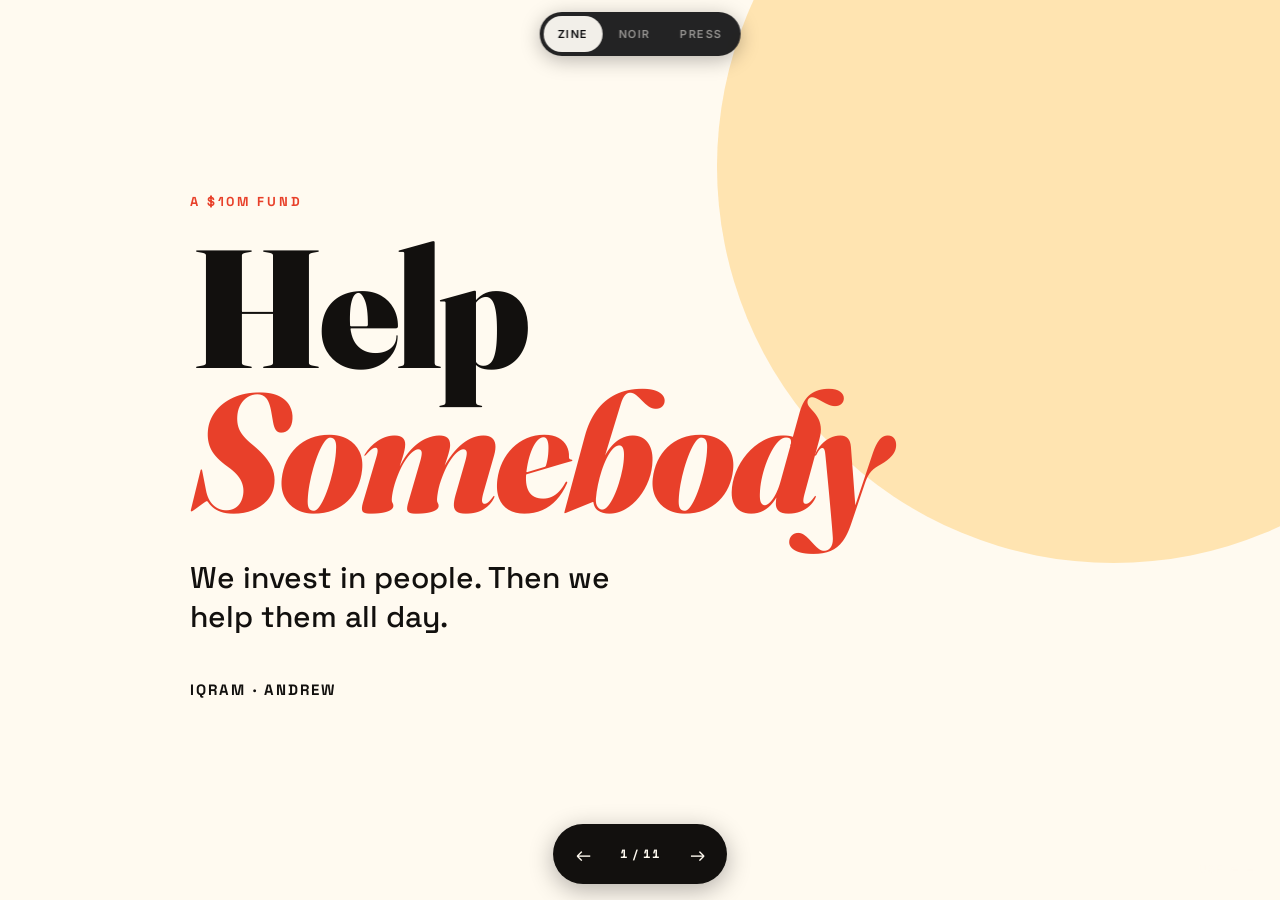
==== index.html @ 42fadd57 "Add three switchable deck looks: zine, noir, press" ====
<!DOCTYPE html>
<html lang="en">
<head>
<meta charset="utf-8">
<meta name="viewport" content="width=device-width, initial-scale=1">
<title>Help Somebody</title>
<meta name="description" content="Help Somebody - we invest in people, then we help them all day.">
<link rel="preconnect" href="https://fonts.googleapis.com">
<link rel="preconnect" href="https://fonts.gstatic.com" crossorigin>
<link href="https://fonts.googleapis.com/css2?family=Fraunces:ital,opsz,wght@0,9..144,300..900;1,9..144,300..900&family=Space+Grotesk:wght@400;500;700&family=Playfair+Display:ital,wght@0,400..800;1,400..700&family=Source+Serif+4:ital,opsz,wght@0,8..60,300..700;1,8..60,300..700&family=Inter:wght@300;400;500;600&display=swap" rel="stylesheet">
<link rel="stylesheet" href="styles.css">
<link rel="stylesheet" href="themes.css">
</head>
<body data-theme="zine">

<nav id="themes" aria-label="deck style">
  <button data-theme="zine" aria-pressed="true">Zine</button>
  <button data-theme="noir" aria-pressed="false">Noir</button>
  <button data-theme="press" aria-pressed="false">Press</button>
</nav>

<main id="deck">

  <section class="slide slide--title" data-label="Help Somebody">
    <div class="wrap">
      <p class="kicker">A $10M fund</p>
      <h1 class="mega">Help<br><em>Somebody</em></h1>
      <p class="lede">We invest in people. Then we help them all day.</p>
      <p class="byline">Iqram &middot; Andrew</p>
    </div>
  </section>

  <section class="slide slide--problem" data-label="Problem">
    <div class="wrap">
      <p class="kicker kicker--light">The problem</p>
      <h2 class="stat"><span class="stat__num">99%</span><span class="stat__tail">of founders get rejected by YC.</span></h2>
      <p class="big">They still need help. Most investors ignore them.</p>
    </div>
  </section>

  <section class="slide slide--insight" data-label="Insight">
    <div class="wrap">
      <p class="kicker">Why that happens</p>
      <h2 class="headline">VC is far less helpful than it could be.</h2>
      <p class="big">The business model is chasing unicorns. Real help doesn't fit a portfolio built on lottery tickets, so almost nobody gives it.</p>
    </div>
  </section>

  <section class="slide slide--why-now" data-label="Why now">
    <div class="wrap">
      <p class="kicker kicker--light">Why now</p>
      <h2 class="headline headline--light">It has never been cheaper to run a company.</h2>
      <p class="big">So the next decade produces a flood of <em>smaller hits</em>. Unicorn-or-bust math can't underwrite those. We can.</p>
    </div>
  </section>

  <section class="slide slide--solution" data-label="What we do">
    <div class="wrap">
      <p class="kicker">What we do</p>
      <h2 class="headline">$500K, and then we jelly all day.</h2>
      <ul class="tiles">
        <li class="tile tile--a">Growth</li>
        <li class="tile tile--b">Product</li>
        <li class="tile tile--c">Engineering</li>
        <li class="tile tile--d">Fundraising</li>
      </ul>
      <p class="big">Sessions any time they're stuck. Not a quarterly board meeting. A call today.</p>
    </div>
  </section>

  <section class="slide slide--team" data-label="Why us">
    <div class="wrap">
      <p class="kicker kicker--light">Why us</p>
      <h2 class="headline headline--light">We built Venmo. Friends for 20 years.</h2>
      <div class="duo">
        <div class="person">
          <h3>Iqram Magdon-Ismail</h3>
          <p>Co-founder, Venmo</p>
          <p>Founder, JellyJelly</p>
        </div>
        <div class="person">
          <h3>Andrew Staub</h3>
          <p>Employee #2 and Head of Growth, Venmo</p>
          <p>Head of Growth, Wefunder</p>
        </div>
      </div>
    </div>
  </section>

  <section class="slide slide--traction" data-label="Traction">
    <div class="wrap">
      <p class="kicker">Traction</p>
      <h2 class="headline">Iqram has been writing these checks for years.</h2>
      <p class="big">Individually and alongside other funds. Biggest win so far: <strong class="mark">Modal</strong>. Most recent: <strong class="mark">Matt Mirman</strong>.</p>
    </div>
  </section>

  <section class="slide slide--people" data-label="First checks">
    <div class="wrap wrap--wide">
      <p class="kicker">Our first checks</p>
      <h2 class="headline headline--tight">We invest in people. We start with ours.</h2>
      <div class="cards">

        <article class="card">
          <h3 class="card__name">Dasmer Singh</h3>
          <ul class="cv">
            <li>Early iOS engineer, <b>Venmo</b></li>
            <li>Engineer, <b>Uber</b></li>
            <li>Engineering, <b>Petal</b></li>
            <li>Head of Product, <b>Cash App</b> Families</li>
            <li>Built Cash App into the most popular teen debit card in the US</li>
          </ul>
        </article>

        <article class="card">
          <h3 class="card__name">Chris Stanchak</h3>
          <ul class="cv">
            <li>Founder and CEO, <b>TicketLeap</b></li>
            <li>A $50K SBA loan to <b>$100M+</b> a year in ticket sales</li>
            <li>Raised $8.5M, sold to private equity</li>
            <li>Founding advisor, <b>Venmo</b></li>
          </ul>
        </article>

        <article class="card">
          <h3 class="card__name">Shreyans Bhansali</h3>
          <ul class="cv">
            <li>Employee #1, <b>Venmo</b></li>
            <li>Co-founder and CTO, <b>Socratic</b></li>
            <li>Scaled to <b>5B</b> queries a year, acquired by <b>Google</b></li>
            <li>Co-founder and CTO, <b>Maven</b></li>
          </ul>
        </article>

      </div>
    </div>
  </section>

  <section class="slide slide--market" data-label="Where they come from">
    <div class="wrap">
      <p class="kicker kicker--light">Where they come from</p>
      <h2 class="headline headline--light">Two lists nobody else has.</h2>
      <div class="duo">
        <div class="person">
          <h3>Venmo alumni</h3>
          <p>The people who built it with us, now building their own things.</p>
        </div>
        <div class="person">
          <h3>JellyJelly</h3>
          <p>A community of founders who talk to Iqram every day.</p>
        </div>
      </div>
      <p class="foot">Plus the tens of thousands of companies a year YC turns away.</p>
    </div>
  </section>

  <section class="slide slide--model" data-label="The fund">
    <div class="wrap wrap--wide">
      <p class="kicker">The fund</p>
      <h2 class="headline headline--tight">Small fund. Real checks. Concentrated help.</h2>
      <dl class="nums">
        <div><dt>Fund size</dt><dd>$10M</dd></div>
        <div><dt>Check size</dt><dd>$500K</dd></div>
        <div><dt>Companies</dt><dd>15-20</dd></div>
      </dl>
      <p class="big">A syndicate rides alongside for the deals that want more than $500K.</p>
    </div>
  </section>

  <section class="slide slide--ask" data-label="The ask">
    <div class="wrap">
      <p class="kicker kicker--light">The ask</p>
      <h2 class="mega mega--ask">$10M</h2>
      <p class="lede">Our mission is to help as many people as possible.</p>
      <p class="byline">Iqram &middot; Andrew</p>
    </div>
  </section>

</main>

<nav id="hud" aria-label="deck navigation">
  <button id="prev" aria-label="previous slide">&larr;</button>
  <span id="counter">1 / 11</span>
  <button id="next" aria-label="next slide">&rarr;</button>
</nav>

<div id="hint">use &larr; &rarr;</div>

<script src="script.js"></script>
<script src="theme.js"></script>
</body>
</html>
---- styles.css ----
:root{
  --ink:#12100e;
  --cream:#f7f1e4;
  --paper:#fffaf0;
  --red:#e8402a;
  --blue:#2b5cff;
  --lime:#d8f34a;
  --plum:#4a2478;
  --amber:#ffb020;
}

*{box-sizing:border-box;margin:0;padding:0}
html,body{height:100%}
body{
  background:var(--ink);
  color:var(--ink);
  font-family:'Space Grotesk',sans-serif;
  -webkit-font-smoothing:antialiased;
}

#deck{width:100%}
.slide{
  display:none;
  min-height:100dvh;
  padding:clamp(24px,6vw,80px);
  padding-top:clamp(72px,13vw,92px);
  padding-bottom:clamp(104px,14vw,120px);
  position:relative;
  overflow-x:hidden;
  overflow-y:auto;
  background:var(--cream);
}
.slide.is-active{display:flex;align-items:center}
.wrap{width:100%;max-width:900px;margin:0 auto;position:relative;z-index:2}
.wrap--wide{max-width:1180px}

.kicker{
  font-size:clamp(11px,2.6vw,13px);
  letter-spacing:.22em;
  text-transform:uppercase;
  font-weight:700;
  color:var(--red);
  margin-bottom:clamp(16px,3vw,26px);
}
.kicker--light{color:var(--lime)}

.mega{
  font-family:'Fraunces',serif;
  font-weight:900;
  font-size:clamp(60px,17vw,168px);
  line-height:.86;
  letter-spacing:-.03em;
}
.mega em{font-style:italic;color:var(--red);font-weight:800}
.mega--ask{color:var(--lime);font-style:italic}

.headline{
  font-family:'Fraunces',serif;
  font-weight:800;
  font-size:clamp(32px,7.4vw,66px);
  line-height:1.03;
  letter-spacing:-.02em;
  max-width:20ch;
}
.headline--light{color:var(--paper)}
.headline--tight{font-size:clamp(27px,5.6vw,48px);max-width:24ch}

.stat{font-family:'Fraunces',serif;font-weight:900;line-height:.9}
.stat__num{
  display:block;
  font-size:clamp(96px,26vw,250px);
  color:var(--red);
  letter-spacing:-.05em;
}
.stat__tail{
  display:block;
  font-family:'Space Grotesk',sans-serif;
  font-weight:500;
  font-size:clamp(21px,4.6vw,38px);
  color:var(--paper);
  letter-spacing:-.01em;
  line-height:1.15;
  margin-top:.25em;
  max-width:22ch;
}

.lede{
  font-size:clamp(18px,4.2vw,30px);
  line-height:1.3;
  margin-top:clamp(20px,4vw,34px);
  max-width:24ch;
  font-weight:500;
}
.big{
  font-size:clamp(16px,3.6vw,25px);
  line-height:1.42;
  margin-top:clamp(18px,3.4vw,30px);
  max-width:34ch;
  font-weight:400;
}
.big em{font-style:italic;font-family:'Fraunces',serif;font-weight:700}
.byline{
  margin-top:clamp(24px,5vw,44px);
  font-size:clamp(12px,2.8vw,15px);
  letter-spacing:.14em;
  text-transform:uppercase;
  font-weight:700;
  opacity:.7;
}
.foot{
  margin-top:clamp(20px,4vw,32px);
  font-size:clamp(13px,3vw,18px);
  color:var(--amber);
  font-weight:500;
}
.mark{background:var(--lime);padding:0 .18em;font-weight:700}

.slide--title{background:var(--paper)}
.slide--title:before{
  content:"";position:absolute;right:-18vw;top:-18vw;
  width:62vw;height:62vw;border-radius:50%;
  background:var(--amber);opacity:.3;z-index:1;
}
.slide--problem{background:var(--ink)}
.slide--problem .big{color:var(--paper);opacity:.9}
.slide--insight{background:var(--lime)}
.slide--why-now{background:var(--plum)}
.slide--why-now .big{color:var(--paper);opacity:.92}
.slide--solution{background:var(--paper)}
.slide--team{background:var(--blue)}
.slide--team .person p{color:var(--paper);opacity:.88}
.slide--team .person h3{color:var(--lime)}
.slide--traction{background:var(--cream)}
.slide--people{background:var(--paper)}
.slide--market{background:var(--ink)}
.slide--market .person h3{color:var(--red)}
.slide--market .person p{color:var(--paper);opacity:.85}
.slide--model{background:var(--amber)}
.slide--ask{background:var(--ink)}
.slide--ask .lede,.slide--ask .byline{color:var(--paper)}

.slide--traction,.slide--solution,.slide--people{
  background-image:radial-gradient(rgba(18,16,14,.16) 1px,transparent 1px);
  background-size:20px 20px;
}

.tiles{list-style:none;display:flex;flex-wrap:wrap;gap:10px;margin-top:clamp(20px,4vw,32px)}
.tile{
  font-weight:700;
  font-size:clamp(13px,3.2vw,19px);
  padding:.55em 1em;
  border:2px solid var(--ink);
  border-radius:999px;
  box-shadow:4px 4px 0 var(--ink);
  background:#fff;
}
.tile--a{background:var(--lime)}
.tile--b{background:#ffd9f2}
.tile--c{background:#c9e8ff}
.tile--d{background:var(--amber)}

.duo{display:grid;gap:clamp(18px,3vw,36px);margin-top:clamp(24px,4vw,40px)}
.person h3{
  font-family:'Fraunces',serif;
  font-size:clamp(20px,4.4vw,30px);
  font-weight:800;
  line-height:1.05;
  margin-bottom:.4em;
}
.person p{font-size:clamp(14px,3.2vw,18px);line-height:1.35}

.cards{display:grid;gap:16px;margin-top:clamp(22px,3.4vw,34px)}
.card{
  background:#fff;
  border:2.5px solid var(--ink);
  box-shadow:7px 7px 0 var(--ink);
  padding:clamp(16px,2.4vw,24px);
}
.card__name{
  font-family:'Fraunces',serif;
  font-weight:900;
  font-size:clamp(22px,4.4vw,29px);
  line-height:1;
  letter-spacing:-.02em;
  padding-bottom:.45em;
  border-bottom:2px solid var(--ink);
  margin-bottom:.7em;
}
.cv{list-style:none;display:grid;gap:.5em}
.cv li{
  font-size:clamp(13px,3vw,16px);
  line-height:1.32;
  padding-left:1.1em;
  position:relative;
}
.cv li:before{content:"";position:absolute;left:0;top:.5em;width:7px;height:7px;background:var(--red)}
.cv b{font-weight:700}

.nums{display:grid;gap:14px;margin-top:clamp(22px,3.4vw,34px)}
.nums>div{border-top:2.5px solid var(--ink);padding-top:10px}
.nums dt{
  font-size:clamp(11px,2.6vw,13px);
  letter-spacing:.18em;
  text-transform:uppercase;
  font-weight:700;
  opacity:.7;
}
.nums dd{
  font-family:'Fraunces',serif;
  font-weight:900;
  font-size:clamp(40px,9vw,72px);
  line-height:1;
  letter-spacing:-.03em;
}

#hud{
  position:fixed;
  bottom:16px;left:50%;transform:translateX(-50%);
  display:flex;align-items:center;gap:4px;
  background:var(--ink);
  border-radius:999px;
  padding:6px;
  z-index:50;
  box-shadow:0 6px 24px rgba(0,0,0,.3);
}
#hud button{
  width:48px;height:48px;
  border:none;border-radius:50%;
  background:transparent;color:var(--paper);
  font-size:19px;cursor:pointer;
  font-family:inherit;
  transition:background .15s ease,transform .15s ease;
}
#hud button:hover{background:rgba(255,255,255,.15)}
#hud button:active{transform:scale(.88)}
#counter{
  color:var(--paper);
  font-size:12px;font-weight:700;
  letter-spacing:.12em;
  min-width:58px;text-align:center;
  font-variant-numeric:tabular-nums;
}
#hint{
  position:fixed;bottom:24px;right:22px;
  color:var(--paper);opacity:.45;
  font-size:11px;letter-spacing:.2em;text-transform:uppercase;
  z-index:50;display:none;
  transition:opacity .5s ease;
}
#hint.is-gone{opacity:0}

.slide.is-active .wrap>*{animation:rise .5s cubic-bezier(.2,.7,.2,1) both}
.slide.is-active .wrap>*:nth-child(2){animation-delay:.05s}
.slide.is-active .wrap>*:nth-child(3){animation-delay:.1s}
.slide.is-active .wrap>*:nth-child(4){animation-delay:.15s}
.slide.is-active .wrap>*:nth-child(5){animation-delay:.2s}
@keyframes rise{from{opacity:0;transform:translateY(14px)}to{opacity:1;transform:none}}
@media (prefers-reduced-motion:reduce){.slide.is-active .wrap>*{animation:none}}

@media (min-width:820px){
  #hint{display:block}
  .duo{grid-template-columns:1fr 1fr;gap:44px}
  .cards{grid-template-columns:repeat(3,1fr);gap:22px}
  .nums{grid-template-columns:repeat(3,1fr);gap:28px}
  .slide{padding-bottom:clamp(80px,8vw,100px)}
}

@page{size:landscape;margin:0}
@media print{
  body{background:#fff}
  #hud,#hint{display:none!important}
  .slide{
    display:flex!important;
    align-items:center;
    min-height:0;
    height:100vh;
    page-break-after:always;
    break-after:page;
    padding:6vh 7vw;
    -webkit-print-color-adjust:exact;
    print-color-adjust:exact;
  }
  .slide:last-child{page-break-after:auto;break-after:auto}
  .slide .wrap>*{animation:none!important}
}
---- themes.css ----
/* ============================================================
   THEME OVERRIDES
   styles.css owns layout + the default "zine" look.
   This file repaints the deck for the other two options.
   ============================================================ */

/* ---------- shared: theme picker ---------- */
#themes{
  position:fixed;
  top:12px;left:50%;transform:translateX(-50%);
  display:flex;gap:2px;
  background:rgba(12,12,14,.9);
  border-radius:999px;
  padding:4px;
  z-index:60;
  backdrop-filter:blur(6px);
  box-shadow:0 4px 20px rgba(0,0,0,.28);
}
#themes button{
  appearance:none;border:none;cursor:pointer;
  background:transparent;color:#f2efe9;
  font-family:'Inter',sans-serif;
  font-size:11px;font-weight:600;
  letter-spacing:.13em;text-transform:uppercase;
  padding:9px 14px;min-height:36px;
  border-radius:999px;
  opacity:.55;
  transition:opacity .18s ease,background .18s ease;
}
#themes button:hover{opacity:.85}
#themes button[aria-pressed="true"]{
  opacity:1;background:#f2efe9;color:#0c0c0e;
}
@media print{#themes{display:none!important}}


/* ============================================================
   THEME: NOIR  —  luxury / minimal
   near-black + bone, one electric accent, Playfair at scale,
   hairlines only, no shadows, no radius, lots of air.
   ============================================================ */
[data-theme="noir"]{
  --acc:#5f7bff;
  --bone:#f2efe9;
  --coal:#0b0b0e;
}
[data-theme="noir"] body,
body[data-theme="noir"]{background:var(--coal)}

[data-theme="noir"] .slide,
[data-theme="noir"] .slide--title,
[data-theme="noir"] .slide--insight,
[data-theme="noir"] .slide--solution,
[data-theme="noir"] .slide--traction,
[data-theme="noir"] .slide--people,
[data-theme="noir"] .slide--model{
  background:var(--bone);
  color:var(--coal);
  background-image:none;
}
[data-theme="noir"] .slide--problem,
[data-theme="noir"] .slide--why-now,
[data-theme="noir"] .slide--team,
[data-theme="noir"] .slide--market,
[data-theme="noir"] .slide--ask{
  background:var(--coal);
  color:var(--bone);
  background-image:none;
}
[data-theme="noir"] .slide--title:before{
  border:1px solid rgba(11,11,14,.16);
  background:transparent;opacity:1;
  right:-22vw;top:-22vw;width:70vw;height:70vw;
}

[data-theme="noir"] .mega,
[data-theme="noir"] .headline,
[data-theme="noir"] .stat,
[data-theme="noir"] .person h3,
[data-theme="noir"] .card__name,
[data-theme="noir"] .nums dd{
  font-family:'Playfair Display',serif;
}
[data-theme="noir"] .lede,
[data-theme="noir"] .big,
[data-theme="noir"] .kicker,
[data-theme="noir"] .byline,
[data-theme="noir"] .foot,
[data-theme="noir"] .cv li,
[data-theme="noir"] .person p,
[data-theme="noir"] .tile,
[data-theme="noir"] .nums dt,
[data-theme="noir"] .stat__tail{
  font-family:'Inter',sans-serif;
}

[data-theme="noir"] .mega{font-weight:500;letter-spacing:-.035em;line-height:.9}
[data-theme="noir"] .mega em{color:var(--acc);font-weight:500}
[data-theme="noir"] .mega--ask{color:var(--acc);font-style:normal;font-weight:500}
[data-theme="noir"] .headline{font-weight:500;letter-spacing:-.02em;line-height:1.06}
[data-theme="noir"] .headline--light{color:inherit}
[data-theme="noir"] .kicker,
[data-theme="noir"] .kicker--light{color:var(--acc);font-weight:600;letter-spacing:.3em}
[data-theme="noir"] .stat__num{color:var(--acc);font-weight:500;letter-spacing:-.05em}
[data-theme="noir"] .stat__tail{color:inherit;font-weight:300;opacity:.85}
[data-theme="noir"] .lede{font-weight:300;opacity:.9}
[data-theme="noir"] .big{font-weight:300;color:inherit;opacity:.82}
[data-theme="noir"] .big em{font-family:'Playfair Display',serif;font-weight:500}
[data-theme="noir"] .slide--problem .big,
[data-theme="noir"] .slide--why-now .big{color:inherit;opacity:.82}
[data-theme="noir"] .slide--ask .lede,
[data-theme="noir"] .slide--ask .byline{color:inherit}
[data-theme="noir"] .byline{font-weight:500;letter-spacing:.22em;opacity:.5}
[data-theme="noir"] .foot{color:var(--acc);font-weight:400}
[data-theme="noir"] .mark{background:transparent;color:var(--acc);padding:0;font-weight:500}

[data-theme="noir"] .tile{
  background:transparent;border:1px solid currentColor;
  border-radius:0;box-shadow:none;
  font-weight:500;font-size:clamp(11px,2.8vw,13px);
  letter-spacing:.2em;text-transform:uppercase;
  padding:.85em 1.2em;opacity:.75;
}
[data-theme="noir"] .tiles{gap:8px}

[data-theme="noir"] .person h3{font-weight:500;color:inherit}
[data-theme="noir"] .person p{color:inherit;opacity:.62;font-weight:300}
[data-theme="noir"] .slide--team .person h3,
[data-theme="noir"] .slide--market .person h3{color:var(--acc)}
[data-theme="noir"] .slide--team .person p,
[data-theme="noir"] .slide--market .person p{color:inherit;opacity:.7}

[data-theme="noir"] .card{
  background:transparent;border:none;box-shadow:none;
  border-top:1px solid rgba(11,11,14,.22);
  padding:22px 0 0;
}
[data-theme="noir"] .card__name{
  font-weight:500;border-bottom:none;
  padding-bottom:0;margin-bottom:.7em;
  font-size:clamp(23px,4.4vw,31px);
}
[data-theme="noir"] .cv{gap:.65em}
[data-theme="noir"] .cv li{font-weight:300;opacity:.85;padding-left:0}
[data-theme="noir"] .cv li:before{display:none}
[data-theme="noir"] .cv b{font-weight:600;opacity:1}

[data-theme="noir"] .nums>div{border-top:1px solid rgba(11,11,14,.22)}
[data-theme="noir"] .nums dt{font-weight:600;letter-spacing:.24em;opacity:.5}
[data-theme="noir"] .nums dd{font-weight:500;letter-spacing:-.03em}

[data-theme="noir"] #hud{background:var(--coal);box-shadow:0 6px 24px rgba(0,0,0,.35)}
[data-theme="noir"] #counter,
[data-theme="noir"] #hud button{color:var(--bone);font-family:'Inter',sans-serif}


/* ============================================================
   THEME: PRESS  —  editorial / restrained
   warm paper, Source Serif, one ink red, rules instead of boxes,
   reads like a printed prospectus.
   ============================================================ */
[data-theme="press"]{
  --acc:#a8321f;
  --paperw:#fbf8f1;
  --paperw2:#f4efe3;
  --inkp:#1d1b17;
}
[data-theme="press"] body,
body[data-theme="press"]{background:var(--inkp)}

[data-theme="press"] .slide{
  background:var(--paperw);
  color:var(--inkp);
  background-image:none;
}
[data-theme="press"] .slide--insight,
[data-theme="press"] .slide--traction,
[data-theme="press"] .slide--model{background:var(--paperw2)}
[data-theme="press"] .slide--problem,
[data-theme="press"] .slide--why-now,
[data-theme="press"] .slide--team,
[data-theme="press"] .slide--market,
[data-theme="press"] .slide--ask{
  background:var(--inkp);
  color:var(--paperw);
}
[data-theme="press"] .slide--title:before{
  background:var(--acc);opacity:.09;
  border-radius:0;
  right:auto;left:0;top:0;
  width:100%;height:10px;
}

[data-theme="press"] .mega,
[data-theme="press"] .headline,
[data-theme="press"] .stat,
[data-theme="press"] .person h3,
[data-theme="press"] .card__name,
[data-theme="press"] .nums dd,
[data-theme="press"] .lede{
  font-family:'Source Serif 4',serif;
}
[data-theme="press"] .big,
[data-theme="press"] .kicker,
[data-theme="press"] .byline,
[data-theme="press"] .foot,
[data-theme="press"] .cv li,
[data-theme="press"] .person p,
[data-theme="press"] .tile,
[data-theme="press"] .nums dt,
[data-theme="press"] .stat__tail{
  font-family:'Inter',sans-serif;
}

[data-theme="press"] .mega{font-weight:700;letter-spacing:-.025em;line-height:.92}
[data-theme="press"] .mega em{color:var(--acc);font-weight:700}
[data-theme="press"] .mega--ask{color:var(--acc);font-style:normal}
[data-theme="press"] .headline{font-weight:600;line-height:1.1;letter-spacing:-.012em}
[data-theme="press"] .headline--light{color:inherit}
[data-theme="press"] .kicker,
[data-theme="press"] .kicker--light{
  color:var(--acc);font-weight:600;letter-spacing:.26em;
  padding-bottom:.9em;border-bottom:1px solid currentColor;
  display:inline-block;
}
[data-theme="press"] .slide--problem .kicker,
[data-theme="press"] .slide--why-now .kicker--light,
[data-theme="press"] .slide--team .kicker--light,
[data-theme="press"] .slide--market .kicker--light,
[data-theme="press"] .slide--ask .kicker--light{color:#e0876f}
[data-theme="press"] .stat__num{color:var(--acc);font-weight:700}
[data-theme="press"] .stat__tail{color:inherit;font-weight:400;opacity:.9}
[data-theme="press"] .lede{font-weight:400;font-style:italic;opacity:.92}
[data-theme="press"] .big{font-weight:400;color:inherit;opacity:.85;line-height:1.55}
[data-theme="press"] .big em{font-family:'Source Serif 4',serif;font-weight:600}
[data-theme="press"] .slide--problem .big,
[data-theme="press"] .slide--why-now .big{color:inherit;opacity:.85}
[data-theme="press"] .slide--ask .lede,
[data-theme="press"] .slide--ask .byline{color:inherit}
[data-theme="press"] .byline{letter-spacing:.2em;opacity:.55}
[data-theme="press"] .foot{color:var(--acc);border-top:1px solid rgba(29,27,23,.2);padding-top:1em}
[data-theme="press"] .mark{background:transparent;color:var(--acc);padding:0;font-weight:600}

[data-theme="press"] .tile{
  background:transparent;border:1px solid rgba(29,27,23,.35);
  border-radius:0;box-shadow:none;
  font-weight:500;letter-spacing:.14em;text-transform:uppercase;
  font-size:clamp(11px,2.8vw,13px);padding:.8em 1.1em;
}

[data-theme="press"] .person h3{font-weight:600;color:inherit}
[data-theme="press"] .person p{color:inherit;opacity:.75}
[data-theme="press"] .slide--team .person h3,
[data-theme="press"] .slide--market .person h3{color:#e0876f}
[data-theme="press"] .slide--team .person p,
[data-theme="press"] .slide--market .person p{color:inherit;opacity:.78}

[data-theme="press"] .card{
  background:transparent;border:none;box-shadow:none;
  border-left:1px solid rgba(29,27,23,.22);
  padding:2px 0 2px 20px;
}
[data-theme="press"] .card__name{
  font-weight:700;border-bottom:none;padding-bottom:0;margin-bottom:.6em;
}
[data-theme="press"] .cv li{padding-left:1em}
[data-theme="press"] .cv li:before{
  content:"\2014";background:transparent;
  width:auto;height:auto;top:0;color:var(--acc);font-size:.9em;
}

[data-theme="press"] .nums>div{border-top:1px solid rgba(29,27,23,.3)}
[data-theme="press"] .nums dt{letter-spacing:.22em;opacity:.6}
[data-theme="press"] .nums dd{font-weight:700;color:var(--acc)}

[data-theme="press"] #hud{background:var(--inkp)}
[data-theme="press"] #counter,
[data-theme="press"] #hud button{color:var(--paperw);font-family:'Inter',sans-serif}

@media (min-width:820px){
  [data-theme="noir"] .cards,
  [data-theme="press"] .cards{gap:34px}
}
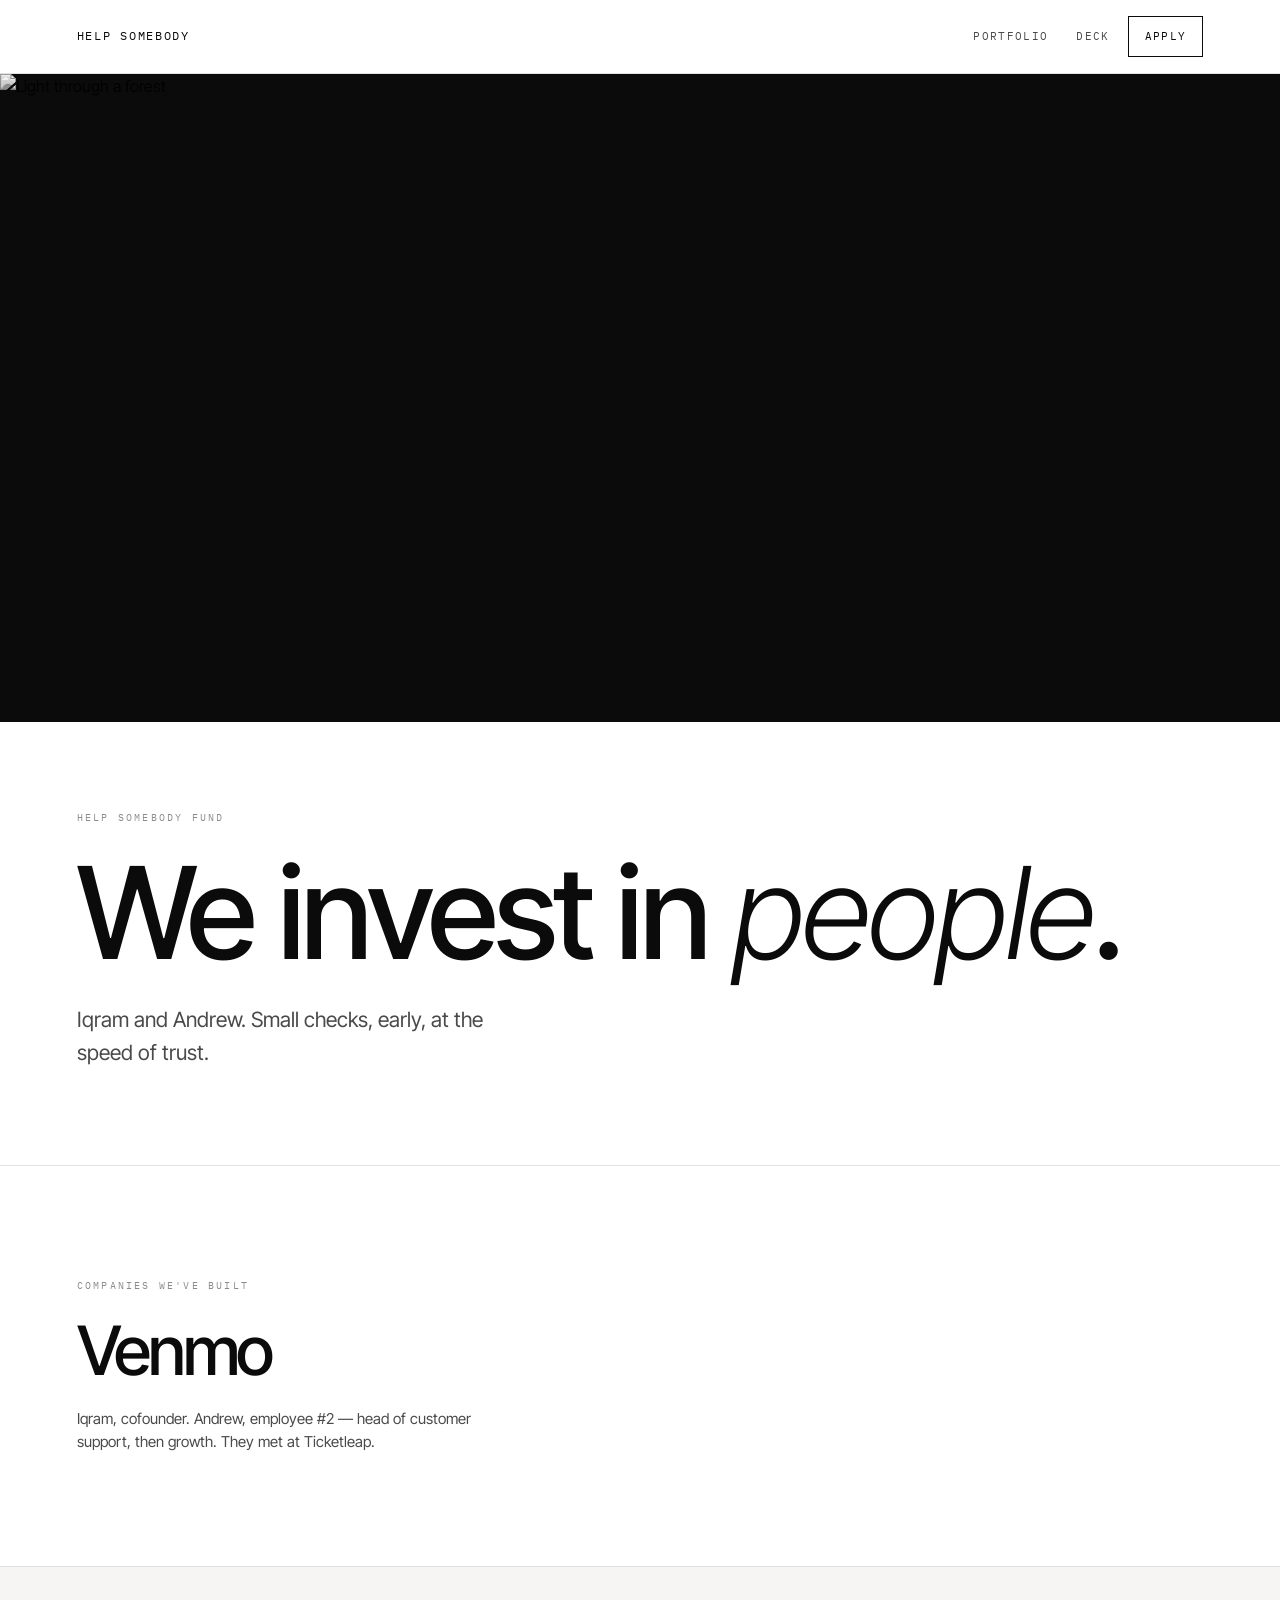
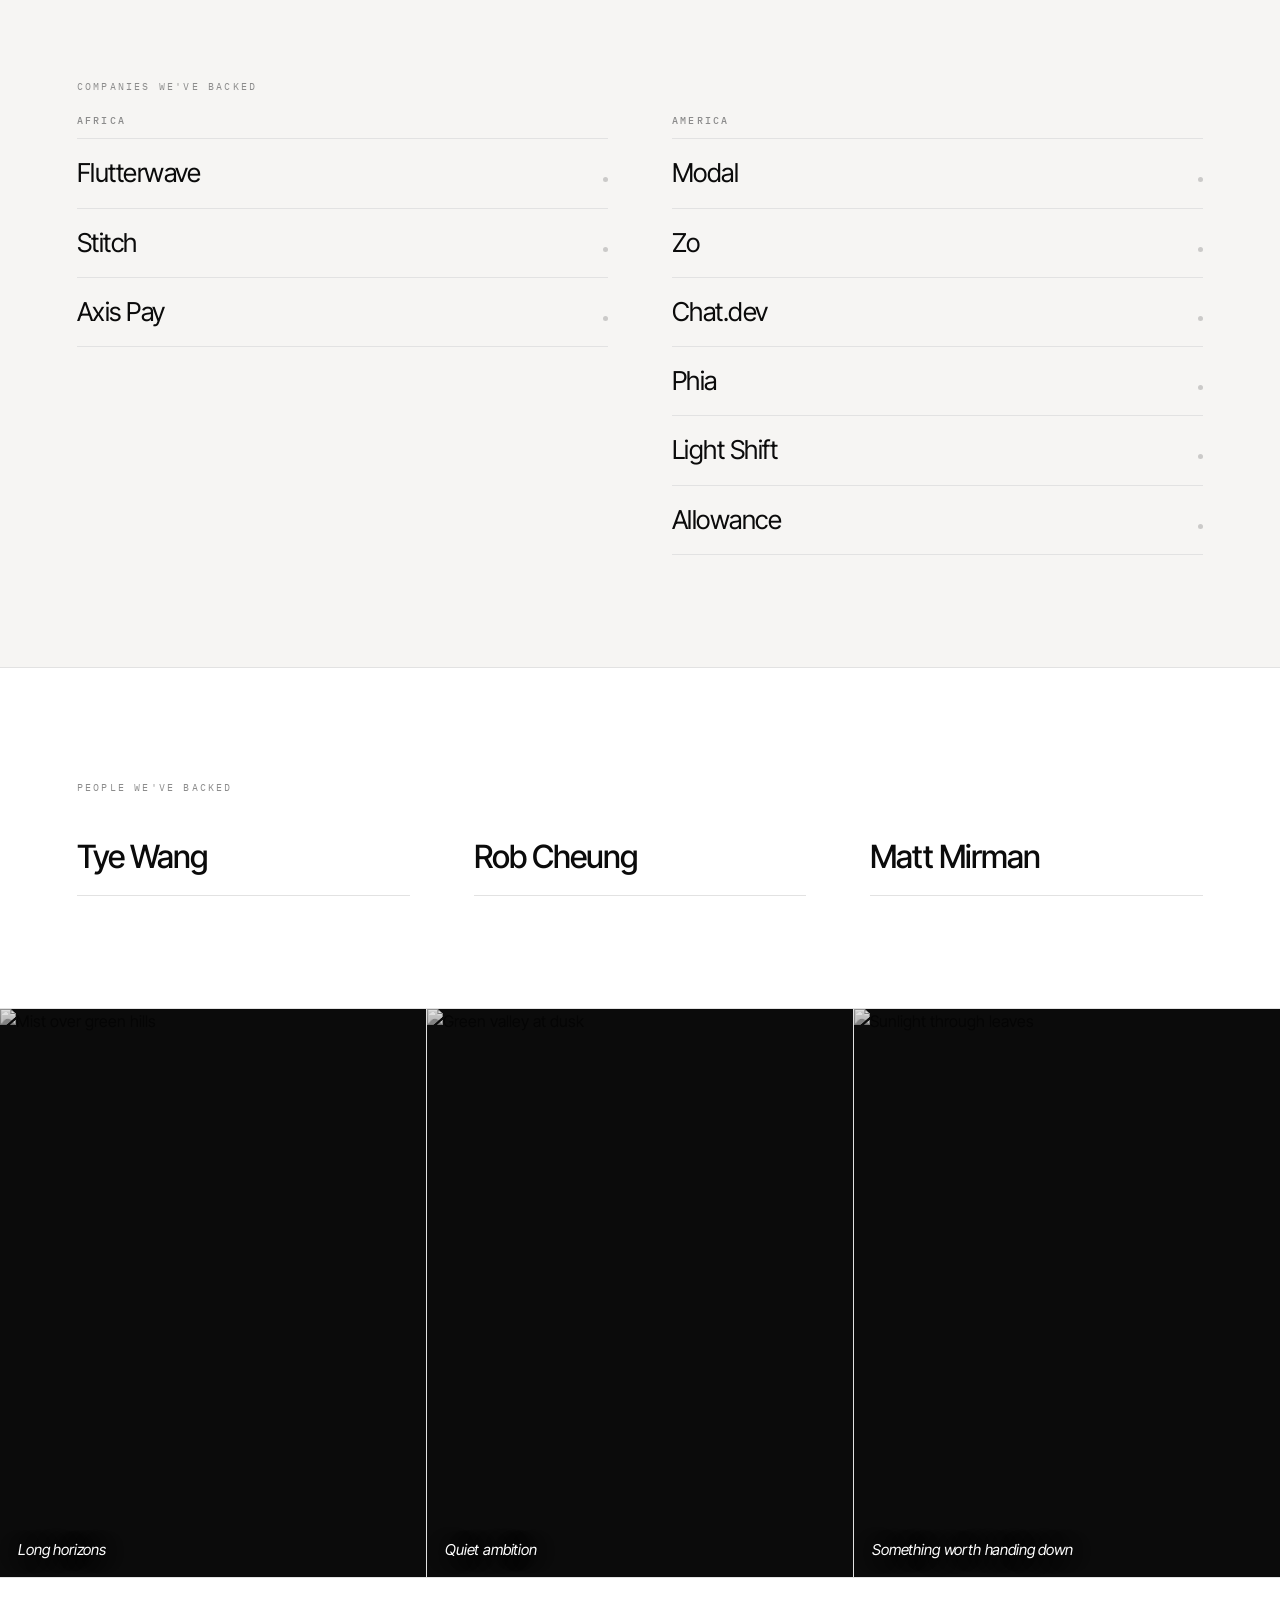
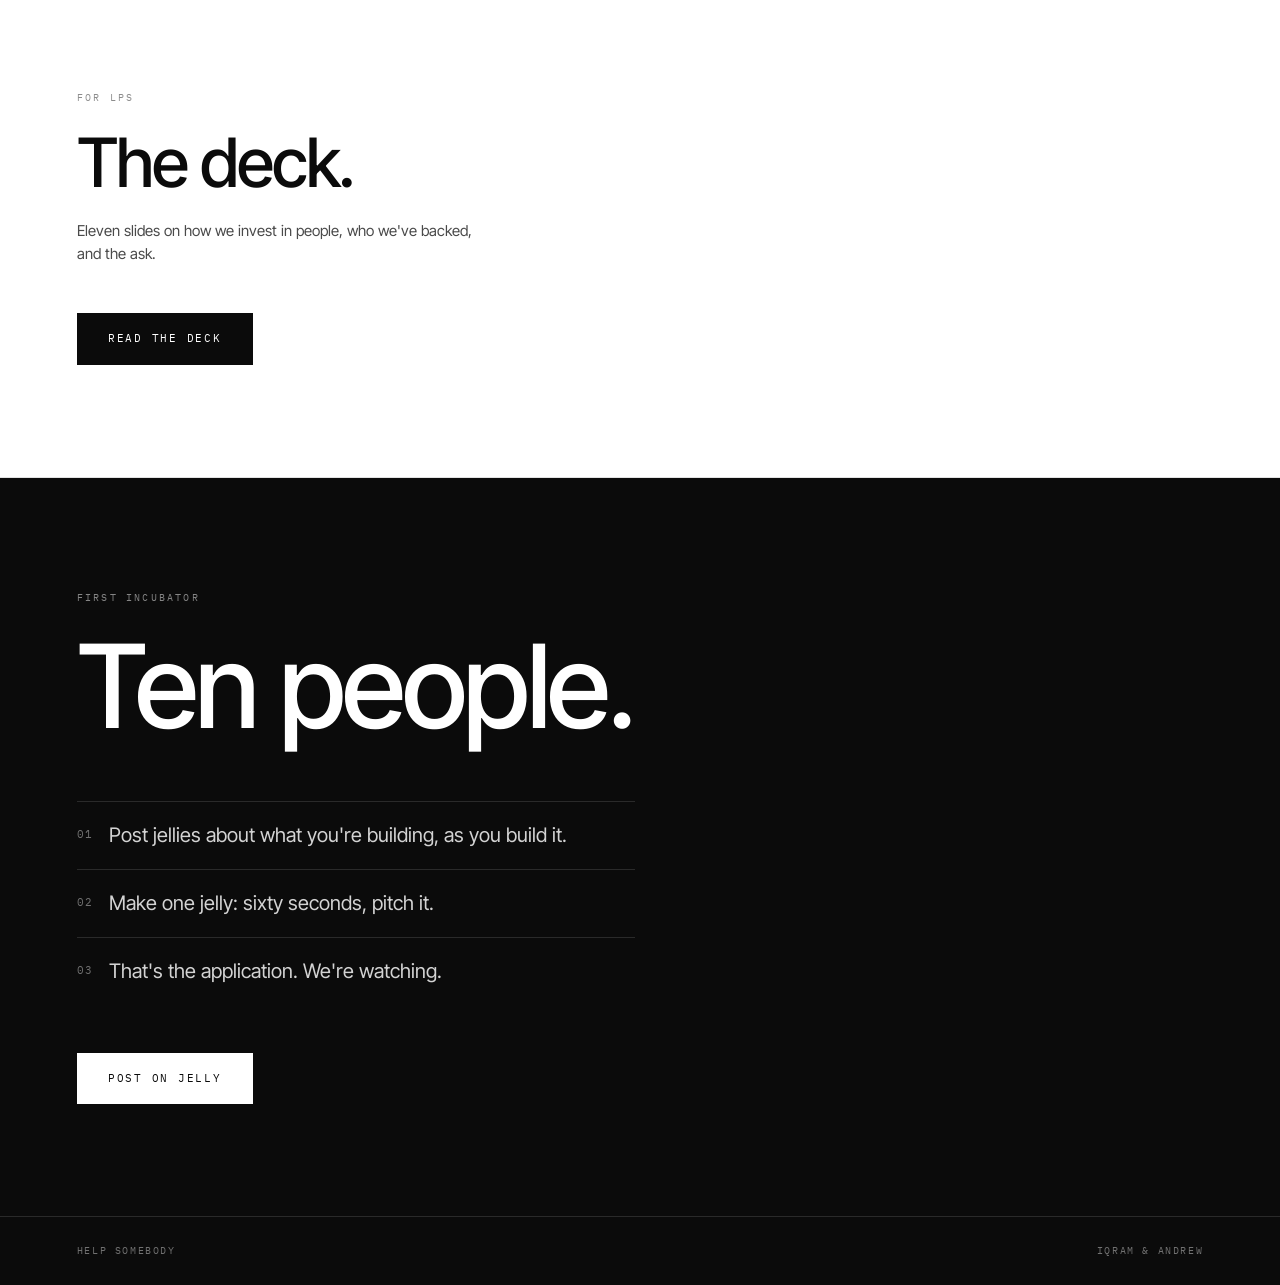
==== commit f2f3cc2c: "Restore B&W landing page, add /deck page linking to the slides at /slides/" ====
--- a/index.html
+++ b/index.html
@@ -3,190 +3,94 @@
 <head>
 <meta charset="utf-8">
 <meta name="viewport" content="width=device-width, initial-scale=1">
-<title>Help Somebody</title>
-<meta name="description" content="Help Somebody - we invest in people, then we help them all day.">
+<title>Help Somebody — a fund that invests in people</title>
+<meta name="description" content="Help Somebody is a fund from Iqram and Andrew that invests in people.">
 <link rel="preconnect" href="https://fonts.googleapis.com">
 <link rel="preconnect" href="https://fonts.gstatic.com" crossorigin>
-<link href="https://fonts.googleapis.com/css2?family=Fraunces:ital,opsz,wght@0,9..144,300..900;1,9..144,300..900&family=Space+Grotesk:wght@400;500;700&family=Playfair+Display:ital,wght@0,400..800;1,400..700&family=Source+Serif+4:ital,opsz,wght@0,8..60,300..700;1,8..60,300..700&family=Inter:wght@300;400;500;600&display=swap" rel="stylesheet">
+<link href="https://fonts.googleapis.com/css2?family=Inter+Tight:ital,wght@0,300;0,400;0,500;0,600;1,400&family=IBM+Plex+Mono:wght@400;500&display=swap" rel="stylesheet">
 <link rel="stylesheet" href="styles.css">
-<link rel="stylesheet" href="themes.css">
 </head>
-<body data-theme="zine">
+<body>
 
-<nav id="themes" aria-label="deck style">
-  <button data-theme="zine" aria-pressed="true">Zine</button>
-  <button data-theme="noir" aria-pressed="false">Noir</button>
-  <button data-theme="press" aria-pressed="false">Press</button>
-</nav>
+<header class="nav">
+  <a class="mark" href="#top">Help&nbsp;Somebody</a>
+  <nav>
+    <a href="#portfolio">Portfolio</a>
+    <a href="deck.html">Deck</a>
+    <a class="nav-cta" href="#apply">Apply</a>
+  </nav>
+</header>
 
-<main id="deck">
+<main id="top">
 
-  <section class="slide slide--title" data-label="Help Somebody">
-    <div class="wrap">
-      <p class="kicker">A $10M fund</p>
-      <h1 class="mega">Help<br><em>Somebody</em></h1>
-      <p class="lede">We invest in people. Then we help them all day.</p>
-      <p class="byline">Iqram &middot; Andrew</p>
+  <section class="hero">
+    <div class="hero-media">
+      <img src="https://images.unsplash.com/photo-1441974231531-c6227db76b6e?auto=format&amp;fit=crop&amp;w=2000&amp;q=80" alt="Light through a forest">
+    </div>
+    <div class="hero-body">
+      <p class="eyebrow">Help Somebody Fund</p>
+      <h1>We invest in <em>people</em>.</h1>
+      <p class="lede">Iqram and Andrew. Small checks, early, at the speed of trust.</p>
     </div>
   </section>
 
-  <section class="slide slide--problem" data-label="Problem">
-    <div class="wrap">
-      <p class="kicker kicker--light">The problem</p>
-      <h2 class="stat"><span class="stat__num">99%</span><span class="stat__tail">of founders get rejected by YC.</span></h2>
-      <p class="big">They still need help. Most investors ignore them.</p>
-    </div>
+  <section class="band" id="built">
+    <p class="eyebrow">Companies we've built</p>
+    <h2 class="built-name">Venmo</h2>
+    <p class="built-note">Iqram, cofounder. Andrew, employee&nbsp;#2 — head of customer support, then growth. They met at Ticketleap.</p>
   </section>
 
-  <section class="slide slide--insight" data-label="Insight">
-    <div class="wrap">
-      <p class="kicker">Why that happens</p>
-      <h2 class="headline">VC is far less helpful than it could be.</h2>
-      <p class="big">The business model is chasing unicorns. Real help doesn't fit a portfolio built on lottery tickets, so almost nobody gives it.</p>
-    </div>
+  <section class="band alt" id="portfolio">
+    <p class="eyebrow">Companies we've backed</p>
+    <div class="cols" id="portfolio-cols"></div>
   </section>
 
-  <section class="slide slide--why-now" data-label="Why now">
-    <div class="wrap">
-      <p class="kicker kicker--light">Why now</p>
-      <h2 class="headline headline--light">It has never been cheaper to run a company.</h2>
-      <p class="big">So the next decade produces a flood of <em>smaller hits</em>. Unicorn-or-bust math can't underwrite those. We can.</p>
-    </div>
+  <section class="band" id="people">
+    <p class="eyebrow">People we've backed</p>
+    <ul class="people" id="people-list"></ul>
   </section>
 
-  <section class="slide slide--solution" data-label="What we do">
-    <div class="wrap">
-      <p class="kicker">What we do</p>
-      <h2 class="headline">$500K, and then we jelly all day.</h2>
-      <ul class="tiles">
-        <li class="tile tile--a">Growth</li>
-        <li class="tile tile--b">Product</li>
-        <li class="tile tile--c">Engineering</li>
-        <li class="tile tile--d">Fundraising</li>
-      </ul>
-      <p class="big">Sessions any time they're stuck. Not a quarterly board meeting. A call today.</p>
-    </div>
+  <section class="visions" aria-label="Visions">
+    <figure>
+      <img src="https://images.unsplash.com/photo-1470071459604-3b5ec3a7fe05?auto=format&amp;fit=crop&amp;w=1400&amp;q=80" alt="Mist over green hills">
+      <figcaption>Long horizons</figcaption>
+    </figure>
+    <figure>
+      <img src="https://images.unsplash.com/photo-1501854140801-50d01698950b?auto=format&amp;fit=crop&amp;w=1400&amp;q=80" alt="Green valley at dusk">
+      <figcaption>Quiet ambition</figcaption>
+    </figure>
+    <figure>
+      <img src="https://images.unsplash.com/photo-1518495973542-4542c06a5843?auto=format&amp;fit=crop&amp;w=1400&amp;q=80" alt="Sunlight through leaves">
+      <figcaption>Something worth handing down</figcaption>
+    </figure>
   </section>
 
-  <section class="slide slide--team" data-label="Why us">
-    <div class="wrap">
-      <p class="kicker kicker--light">Why us</p>
-      <h2 class="headline headline--light">We built Venmo. Friends for 20 years.</h2>
-      <div class="duo">
-        <div class="person">
-          <h3>Iqram Magdon-Ismail</h3>
-          <p>Co-founder, Venmo</p>
-          <p>Founder, JellyJelly</p>
-        </div>
-        <div class="person">
-          <h3>Andrew Staub</h3>
-          <p>Employee #2 and Head of Growth, Venmo</p>
-          <p>Head of Growth, Wefunder</p>
-        </div>
-      </div>
-    </div>
+  <section class="band deck-band" id="deck">
+    <p class="eyebrow">For LPs</p>
+    <h2>The deck.</h2>
+    <p class="built-note">Eleven slides on how we invest in people, who we've backed, and the ask.</p>
+    <a class="btn btn-invert" href="deck.html">Read the deck</a>
   </section>
 
-  <section class="slide slide--traction" data-label="Traction">
-    <div class="wrap">
-      <p class="kicker">Traction</p>
-      <h2 class="headline">Iqram has been writing these checks for years.</h2>
-      <p class="big">Individually and alongside other funds. Biggest win so far: <strong class="mark">Modal</strong>. Most recent: <strong class="mark">Matt Mirman</strong>.</p>
-    </div>
-  </section>
-
-  <section class="slide slide--people" data-label="First checks">
-    <div class="wrap wrap--wide">
-      <p class="kicker">Our first checks</p>
-      <h2 class="headline headline--tight">We invest in people. We start with ours.</h2>
-      <div class="cards">
-
-        <article class="card">
-          <h3 class="card__name">Dasmer Singh</h3>
-          <ul class="cv">
-            <li>Early iOS engineer, <b>Venmo</b></li>
-            <li>Engineer, <b>Uber</b></li>
-            <li>Engineering, <b>Petal</b></li>
-            <li>Head of Product, <b>Cash App</b> Families</li>
-            <li>Built Cash App into the most popular teen debit card in the US</li>
-          </ul>
-        </article>
-
-        <article class="card">
-          <h3 class="card__name">Chris Stanchak</h3>
-          <ul class="cv">
-            <li>Founder and CEO, <b>TicketLeap</b></li>
-            <li>A $50K SBA loan to <b>$100M+</b> a year in ticket sales</li>
-            <li>Raised $8.5M, sold to private equity</li>
-            <li>Founding advisor, <b>Venmo</b></li>
-          </ul>
-        </article>
-
-        <article class="card">
-          <h3 class="card__name">Shreyans Bhansali</h3>
-          <ul class="cv">
-            <li>Employee #1, <b>Venmo</b></li>
-            <li>Co-founder and CTO, <b>Socratic</b></li>
-            <li>Scaled to <b>5B</b> queries a year, acquired by <b>Google</b></li>
-            <li>Co-founder and CTO, <b>Maven</b></li>
-          </ul>
-        </article>
-
-      </div>
-    </div>
-  </section>
-
-  <section class="slide slide--market" data-label="Where they come from">
-    <div class="wrap">
-      <p class="kicker kicker--light">Where they come from</p>
-      <h2 class="headline headline--light">Two lists nobody else has.</h2>
-      <div class="duo">
-        <div class="person">
-          <h3>Venmo alumni</h3>
-          <p>The people who built it with us, now building their own things.</p>
-        </div>
-        <div class="person">
-          <h3>JellyJelly</h3>
-          <p>A community of founders who talk to Iqram every day.</p>
-        </div>
-      </div>
-      <p class="foot">Plus the tens of thousands of companies a year YC turns away.</p>
-    </div>
-  </section>
-
-  <section class="slide slide--model" data-label="The fund">
-    <div class="wrap wrap--wide">
-      <p class="kicker">The fund</p>
-      <h2 class="headline headline--tight">Small fund. Real checks. Concentrated help.</h2>
-      <dl class="nums">
-        <div><dt>Fund size</dt><dd>$10M</dd></div>
-        <div><dt>Check size</dt><dd>$500K</dd></div>
-        <div><dt>Companies</dt><dd>15-20</dd></div>
-      </dl>
-      <p class="big">A syndicate rides alongside for the deals that want more than $500K.</p>
-    </div>
-  </section>
-
-  <section class="slide slide--ask" data-label="The ask">
-    <div class="wrap">
-      <p class="kicker kicker--light">The ask</p>
-      <h2 class="mega mega--ask">$10M</h2>
-      <p class="lede">Our mission is to help as many people as possible.</p>
-      <p class="byline">Iqram &middot; Andrew</p>
-    </div>
+  <section class="band apply" id="apply">
+    <p class="eyebrow">First incubator</p>
+    <h2>Ten people.</h2>
+    <ol class="steps">
+      <li><span>01</span> Post jellies about what you're building, as you build it.</li>
+      <li><span>02</span> Make one jelly: sixty seconds, pitch it.</li>
+      <li><span>03</span> That's the application. We're watching.</li>
+    </ol>
+    <a class="btn" href="https://jellyjelly.com">Post on Jelly</a>
   </section>
 
 </main>
 
-<nav id="hud" aria-label="deck navigation">
-  <button id="prev" aria-label="previous slide">&larr;</button>
-  <span id="counter">1 / 11</span>
-  <button id="next" aria-label="next slide">&rarr;</button>
-</nav>
+<footer>
+  <span>Help Somebody</span>
+  <span>Iqram &amp; Andrew</span>
+</footer>
 
-<div id="hint">use &larr; &rarr;</div>
-
+<script src="data.js"></script>
 <script src="script.js"></script>
-<script src="theme.js"></script>
 </body>
 </html>
--- a/styles.css
+++ b/styles.css
@@ -1,285 +1,410 @@
-:root{
-  --ink:#12100e;
-  --cream:#f7f1e4;
-  --paper:#fffaf0;
-  --red:#e8402a;
-  --blue:#2b5cff;
-  --lime:#d8f34a;
-  --plum:#4a2478;
-  --amber:#ffb020;
-}
-
-*{box-sizing:border-box;margin:0;padding:0}
-html,body{height:100%}
-body{
-  background:var(--ink);
-  color:var(--ink);
-  font-family:'Space Grotesk',sans-serif;
-  -webkit-font-smoothing:antialiased;
-}
-
-#deck{width:100%}
-.slide{
-  display:none;
-  min-height:100dvh;
-  padding:clamp(24px,6vw,80px);
-  padding-top:clamp(72px,13vw,92px);
-  padding-bottom:clamp(104px,14vw,120px);
-  position:relative;
-  overflow-x:hidden;
-  overflow-y:auto;
-  background:var(--cream);
-}
-.slide.is-active{display:flex;align-items:center}
-.wrap{width:100%;max-width:900px;margin:0 auto;position:relative;z-index:2}
-.wrap--wide{max-width:1180px}
-
-.kicker{
-  font-size:clamp(11px,2.6vw,13px);
-  letter-spacing:.22em;
-  text-transform:uppercase;
-  font-weight:700;
-  color:var(--red);
-  margin-bottom:clamp(16px,3vw,26px);
-}
-.kicker--light{color:var(--lime)}
-
-.mega{
-  font-family:'Fraunces',serif;
-  font-weight:900;
-  font-size:clamp(60px,17vw,168px);
-  line-height:.86;
-  letter-spacing:-.03em;
-}
-.mega em{font-style:italic;color:var(--red);font-weight:800}
-.mega--ask{color:var(--lime);font-style:italic}
-
-.headline{
-  font-family:'Fraunces',serif;
-  font-weight:800;
-  font-size:clamp(32px,7.4vw,66px);
-  line-height:1.03;
-  letter-spacing:-.02em;
-  max-width:20ch;
-}
-.headline--light{color:var(--paper)}
-.headline--tight{font-size:clamp(27px,5.6vw,48px);max-width:24ch}
-
-.stat{font-family:'Fraunces',serif;font-weight:900;line-height:.9}
-.stat__num{
-  display:block;
-  font-size:clamp(96px,26vw,250px);
-  color:var(--red);
-  letter-spacing:-.05em;
-}
-.stat__tail{
-  display:block;
-  font-family:'Space Grotesk',sans-serif;
-  font-weight:500;
-  font-size:clamp(21px,4.6vw,38px);
-  color:var(--paper);
-  letter-spacing:-.01em;
-  line-height:1.15;
-  margin-top:.25em;
-  max-width:22ch;
-}
-
-.lede{
-  font-size:clamp(18px,4.2vw,30px);
-  line-height:1.3;
-  margin-top:clamp(20px,4vw,34px);
-  max-width:24ch;
-  font-weight:500;
-}
-.big{
-  font-size:clamp(16px,3.6vw,25px);
-  line-height:1.42;
-  margin-top:clamp(18px,3.4vw,30px);
-  max-width:34ch;
-  font-weight:400;
-}
-.big em{font-style:italic;font-family:'Fraunces',serif;font-weight:700}
-.byline{
-  margin-top:clamp(24px,5vw,44px);
-  font-size:clamp(12px,2.8vw,15px);
-  letter-spacing:.14em;
-  text-transform:uppercase;
-  font-weight:700;
-  opacity:.7;
-}
-.foot{
-  margin-top:clamp(20px,4vw,32px);
-  font-size:clamp(13px,3vw,18px);
-  color:var(--amber);
-  font-weight:500;
-}
-.mark{background:var(--lime);padding:0 .18em;font-weight:700}
-
-.slide--title{background:var(--paper)}
-.slide--title:before{
-  content:"";position:absolute;right:-18vw;top:-18vw;
-  width:62vw;height:62vw;border-radius:50%;
-  background:var(--amber);opacity:.3;z-index:1;
-}
-.slide--problem{background:var(--ink)}
-.slide--problem .big{color:var(--paper);opacity:.9}
-.slide--insight{background:var(--lime)}
-.slide--why-now{background:var(--plum)}
-.slide--why-now .big{color:var(--paper);opacity:.92}
-.slide--solution{background:var(--paper)}
-.slide--team{background:var(--blue)}
-.slide--team .person p{color:var(--paper);opacity:.88}
-.slide--team .person h3{color:var(--lime)}
-.slide--traction{background:var(--cream)}
-.slide--people{background:var(--paper)}
-.slide--market{background:var(--ink)}
-.slide--market .person h3{color:var(--red)}
-.slide--market .person p{color:var(--paper);opacity:.85}
-.slide--model{background:var(--amber)}
-.slide--ask{background:var(--ink)}
-.slide--ask .lede,.slide--ask .byline{color:var(--paper)}
-
-.slide--traction,.slide--solution,.slide--people{
-  background-image:radial-gradient(rgba(18,16,14,.16) 1px,transparent 1px);
-  background-size:20px 20px;
-}
-
-.tiles{list-style:none;display:flex;flex-wrap:wrap;gap:10px;margin-top:clamp(20px,4vw,32px)}
-.tile{
-  font-weight:700;
-  font-size:clamp(13px,3.2vw,19px);
-  padding:.55em 1em;
-  border:2px solid var(--ink);
-  border-radius:999px;
-  box-shadow:4px 4px 0 var(--ink);
-  background:#fff;
-}
-.tile--a{background:var(--lime)}
-.tile--b{background:#ffd9f2}
-.tile--c{background:#c9e8ff}
-.tile--d{background:var(--amber)}
-
-.duo{display:grid;gap:clamp(18px,3vw,36px);margin-top:clamp(24px,4vw,40px)}
-.person h3{
-  font-family:'Fraunces',serif;
-  font-size:clamp(20px,4.4vw,30px);
-  font-weight:800;
-  line-height:1.05;
-  margin-bottom:.4em;
-}
-.person p{font-size:clamp(14px,3.2vw,18px);line-height:1.35}
-
-.cards{display:grid;gap:16px;margin-top:clamp(22px,3.4vw,34px)}
-.card{
-  background:#fff;
-  border:2.5px solid var(--ink);
-  box-shadow:7px 7px 0 var(--ink);
-  padding:clamp(16px,2.4vw,24px);
-}
-.card__name{
-  font-family:'Fraunces',serif;
-  font-weight:900;
-  font-size:clamp(22px,4.4vw,29px);
-  line-height:1;
-  letter-spacing:-.02em;
-  padding-bottom:.45em;
-  border-bottom:2px solid var(--ink);
-  margin-bottom:.7em;
-}
-.cv{list-style:none;display:grid;gap:.5em}
-.cv li{
-  font-size:clamp(13px,3vw,16px);
-  line-height:1.32;
-  padding-left:1.1em;
-  position:relative;
-}
-.cv li:before{content:"";position:absolute;left:0;top:.5em;width:7px;height:7px;background:var(--red)}
-.cv b{font-weight:700}
-
-.nums{display:grid;gap:14px;margin-top:clamp(22px,3.4vw,34px)}
-.nums>div{border-top:2.5px solid var(--ink);padding-top:10px}
-.nums dt{
-  font-size:clamp(11px,2.6vw,13px);
-  letter-spacing:.18em;
-  text-transform:uppercase;
-  font-weight:700;
-  opacity:.7;
-}
-.nums dd{
-  font-family:'Fraunces',serif;
-  font-weight:900;
-  font-size:clamp(40px,9vw,72px);
-  line-height:1;
-  letter-spacing:-.03em;
-}
-
-#hud{
-  position:fixed;
-  bottom:16px;left:50%;transform:translateX(-50%);
-  display:flex;align-items:center;gap:4px;
-  background:var(--ink);
-  border-radius:999px;
-  padding:6px;
-  z-index:50;
-  box-shadow:0 6px 24px rgba(0,0,0,.3);
-}
-#hud button{
-  width:48px;height:48px;
-  border:none;border-radius:50%;
-  background:transparent;color:var(--paper);
-  font-size:19px;cursor:pointer;
-  font-family:inherit;
-  transition:background .15s ease,transform .15s ease;
-}
-#hud button:hover{background:rgba(255,255,255,.15)}
-#hud button:active{transform:scale(.88)}
-#counter{
-  color:var(--paper);
-  font-size:12px;font-weight:700;
-  letter-spacing:.12em;
-  min-width:58px;text-align:center;
-  font-variant-numeric:tabular-nums;
-}
-#hint{
-  position:fixed;bottom:24px;right:22px;
-  color:var(--paper);opacity:.45;
-  font-size:11px;letter-spacing:.2em;text-transform:uppercase;
-  z-index:50;display:none;
-  transition:opacity .5s ease;
-}
-#hint.is-gone{opacity:0}
-
-.slide.is-active .wrap>*{animation:rise .5s cubic-bezier(.2,.7,.2,1) both}
-.slide.is-active .wrap>*:nth-child(2){animation-delay:.05s}
-.slide.is-active .wrap>*:nth-child(3){animation-delay:.1s}
-.slide.is-active .wrap>*:nth-child(4){animation-delay:.15s}
-.slide.is-active .wrap>*:nth-child(5){animation-delay:.2s}
-@keyframes rise{from{opacity:0;transform:translateY(14px)}to{opacity:1;transform:none}}
-@media (prefers-reduced-motion:reduce){.slide.is-active .wrap>*{animation:none}}
-
-@media (min-width:820px){
-  #hint{display:block}
-  .duo{grid-template-columns:1fr 1fr;gap:44px}
-  .cards{grid-template-columns:repeat(3,1fr);gap:22px}
-  .nums{grid-template-columns:repeat(3,1fr);gap:28px}
-  .slide{padding-bottom:clamp(80px,8vw,100px)}
-}
-
-@page{size:landscape;margin:0}
-@media print{
-  body{background:#fff}
-  #hud,#hint{display:none!important}
-  .slide{
-    display:flex!important;
-    align-items:center;
-    min-height:0;
-    height:100vh;
-    page-break-after:always;
-    break-after:page;
-    padding:6vh 7vw;
-    -webkit-print-color-adjust:exact;
-    print-color-adjust:exact;
-  }
-  .slide:last-child{page-break-after:auto;break-after:auto}
-  .slide .wrap>*{animation:none!important}
-}
+/* Help Somebody — black & white, luxury/minimal */
+
+:root {
+  --ink: #0B0B0B;
+  --ink-soft: #4A4A4A;
+  --ink-faint: #8C8C8C;
+  --line: #E2E2E2;
+  --line-dark: #2A2A2A;
+  --paper: #FFFFFF;
+  --paper-warm: #F6F5F3;
+  --pad: clamp(20px, 6vw, 96px);
+}
+
+* { box-sizing: border-box; }
+
+html { -webkit-text-size-adjust: 100%; scroll-behavior: smooth; }
+
+body {
+  margin: 0;
+  background: var(--paper);
+  color: var(--ink);
+  font-family: 'Inter Tight', -apple-system, Helvetica, Arial, sans-serif;
+  font-weight: 400;
+  line-height: 1.55;
+  -webkit-font-smoothing: antialiased;
+}
+
+img { display: block; max-width: 100%; height: auto; }
+
+a { color: inherit; text-decoration: none; }
+
+/* ---------- shared type ---------- */
+
+.eyebrow {
+  font-family: 'IBM Plex Mono', ui-monospace, monospace;
+  font-size: 10px;
+  letter-spacing: .22em;
+  text-transform: uppercase;
+  color: var(--ink-faint);
+  margin: 0 0 22px;
+}
+
+h1, h2, h3 {
+  font-weight: 500;
+  letter-spacing: -.03em;
+  line-height: 1.02;
+  margin: 0;
+}
+
+/* ---------- nav ---------- */
+
+.nav {
+  position: sticky;
+  top: 0;
+  z-index: 20;
+  display: flex;
+  align-items: center;
+  justify-content: space-between;
+  gap: 16px;
+  padding: 16px var(--pad);
+  background: rgba(255,255,255,.86);
+  backdrop-filter: blur(10px);
+  border-bottom: 1px solid var(--line);
+}
+
+.mark {
+  font-family: 'IBM Plex Mono', monospace;
+  font-size: 12px;
+  letter-spacing: .14em;
+  text-transform: uppercase;
+}
+
+.nav nav { display: flex; align-items: center; gap: 8px; }
+
+.nav nav a {
+  font-family: 'IBM Plex Mono', monospace;
+  font-size: 11px;
+  letter-spacing: .12em;
+  text-transform: uppercase;
+  color: var(--ink-soft);
+  padding: 12px 10px;
+}
+
+.nav nav a:hover { color: var(--ink); }
+
+.nav-cta {
+  color: var(--ink) !important;
+  border: 1px solid var(--ink);
+  padding: 11px 16px !important;
+  transition: background .2s ease, color .2s ease;
+}
+
+.nav-cta:hover { background: var(--ink); color: #fff !important; }
+
+/* ---------- hero ---------- */
+
+.hero { border-bottom: 1px solid var(--line); }
+
+.hero-media {
+  position: relative;
+  height: 52vh;
+  min-height: 300px;
+  overflow: hidden;
+  background: var(--ink);
+}
+
+.hero-media img {
+  width: 100%;
+  height: 100%;
+  object-fit: cover;
+  filter: grayscale(100%) contrast(1.08) brightness(.94);
+}
+
+.hero-body { padding: clamp(36px, 8vw, 88px) var(--pad) clamp(44px, 9vw, 96px); }
+
+h1 {
+  font-size: clamp(44px, 12vw, 128px);
+  max-width: 15ch;
+}
+
+h1 em {
+  font-style: italic;
+  font-weight: 300;
+}
+
+.lede {
+  margin: 26px 0 0;
+  max-width: 34ch;
+  font-size: clamp(16px, 2.4vw, 21px);
+  color: var(--ink-soft);
+}
+
+/* ---------- bands ---------- */
+
+.band {
+  padding: clamp(48px, 9vw, 112px) var(--pad);
+  border-bottom: 1px solid var(--line);
+}
+
+.band.alt { background: var(--paper-warm); }
+
+.band h2 { font-size: clamp(32px, 7vw, 68px); }
+
+.built-name {
+  font-size: clamp(48px, 14vw, 150px);
+  letter-spacing: -.05em;
+}
+
+.built-note {
+  margin: 22px 0 0;
+  max-width: 46ch;
+  font-size: 15px;
+  color: var(--ink-soft);
+}
+
+/* ---------- portfolio columns ---------- */
+
+.cols {
+  display: grid;
+  gap: clamp(32px, 5vw, 72px);
+}
+
+.col h3 {
+  font-family: 'IBM Plex Mono', monospace;
+  font-size: 10px;
+  font-weight: 500;
+  letter-spacing: .22em;
+  text-transform: uppercase;
+  color: var(--ink-faint);
+  padding-bottom: 12px;
+  border-bottom: 1px solid var(--line);
+}
+
+.col ul { list-style: none; margin: 0; padding: 0; }
+
+.col li {
+  display: flex;
+  align-items: baseline;
+  justify-content: space-between;
+  gap: 12px;
+  padding: 14px 0;
+  border-bottom: 1px solid var(--line);
+  font-size: clamp(19px, 4vw, 26px);
+  letter-spacing: -.02em;
+}
+
+.col li .dot {
+  flex: none;
+  width: 5px;
+  height: 5px;
+  border-radius: 50%;
+  background: var(--ink);
+  opacity: .18;
+  transition: opacity .2s ease, transform .2s ease;
+}
+
+.col li:hover .dot { opacity: 1; transform: scale(1.6); }
+
+/* ---------- people ---------- */
+
+.people {
+  list-style: none;
+  margin: 0;
+  padding: 0;
+  display: grid;
+  grid-template-columns: 1fr;
+}
+
+.people li {
+  padding: 14px 0;
+  border-bottom: 1px solid var(--line);
+  font-size: clamp(21px, 5vw, 32px);
+  letter-spacing: -.03em;
+  font-weight: 500;
+}
+
+/* ---------- visions ---------- */
+
+.visions {
+  display: grid;
+  grid-template-columns: 1fr;
+  gap: 1px;
+  background: var(--line);
+  border-bottom: 1px solid var(--line);
+}
+
+.visions figure {
+  position: relative;
+  margin: 0;
+  overflow: hidden;
+  background: var(--ink);
+  aspect-ratio: 4 / 3;
+}
+
+.visions img {
+  width: 100%;
+  height: 100%;
+  object-fit: cover;
+  filter: grayscale(100%) contrast(1.05) brightness(.88);
+  transition: transform 1.1s cubic-bezier(.2,.7,.2,1), filter .5s ease;
+}
+
+.visions figure:hover img { transform: scale(1.05); filter: grayscale(100%) contrast(1.1) brightness(1); }
+
+.visions figcaption {
+  position: absolute;
+  left: 18px;
+  bottom: 16px;
+  color: #fff;
+  font-style: italic;
+  font-size: 15px;
+  letter-spacing: -.01em;
+  text-shadow: 0 1px 18px rgba(0,0,0,.55);
+}
+
+/* ---------- apply ---------- */
+
+.apply {
+  background: var(--ink);
+  color: #fff;
+  border-bottom: none;
+}
+
+.apply .eyebrow { color: rgba(255,255,255,.5); }
+
+.apply h2 { font-size: clamp(40px, 12vw, 116px); }
+
+.steps {
+  list-style: none;
+  margin: clamp(30px, 5vw, 56px) 0 0;
+  padding: 0;
+  max-width: 62ch;
+}
+
+.steps li {
+  display: flex;
+  gap: 16px;
+  padding: 18px 0;
+  border-top: 1px solid var(--line-dark);
+  font-size: clamp(16px, 2.4vw, 20px);
+  color: rgba(255,255,255,.82);
+}
+
+.steps li span {
+  font-family: 'IBM Plex Mono', monospace;
+  font-size: 11px;
+  letter-spacing: .12em;
+  color: rgba(255,255,255,.42);
+  padding-top: 6px;
+  flex: none;
+}
+
+.btn {
+  display: inline-block;
+  margin-top: clamp(30px, 5vw, 48px);
+  padding: 16px 30px;
+  min-height: 48px;
+  background: #fff;
+  color: var(--ink);
+  font-family: 'IBM Plex Mono', monospace;
+  font-size: 11px;
+  letter-spacing: .16em;
+  text-transform: uppercase;
+  border: 1px solid #fff;
+  transition: background .2s ease, color .2s ease;
+}
+
+.btn:hover { background: transparent; color: #fff; }
+
+/* ---------- footer ---------- */
+
+footer {
+  display: flex;
+  justify-content: space-between;
+  gap: 16px;
+  padding: 26px var(--pad);
+  background: var(--ink);
+  color: rgba(255,255,255,.42);
+  border-top: 1px solid var(--line-dark);
+  font-family: 'IBM Plex Mono', monospace;
+  font-size: 10px;
+  letter-spacing: .16em;
+  text-transform: uppercase;
+}
+
+/* ---------- reveal ---------- */
+
+.reveal { opacity: 0; transform: translateY(14px); }
+.reveal.in { opacity: 1; transform: none; transition: opacity .7s ease, transform .7s cubic-bezier(.2,.7,.2,1); }
+
+@media (prefers-reduced-motion: reduce) {
+  .reveal, .reveal.in { opacity: 1; transform: none; transition: none; }
+  html { scroll-behavior: auto; }
+}
+
+/* ---------- wide ---------- */
+
+@media (min-width: 760px) {
+  .hero-media { height: 62vh; }
+  .cols { grid-template-columns: 1fr 1fr; }
+  .people { grid-template-columns: repeat(3, 1fr); column-gap: clamp(32px, 5vw, 72px); }
+  .visions { grid-template-columns: repeat(3, 1fr); }
+  .visions figure { aspect-ratio: 3 / 4; }
+}
+
+@media (min-width: 1100px) {
+  .hero-media { height: 72vh; }
+}
+
+/* ---------- deck link + deck page ---------- */
+
+.btn-invert {
+  background: var(--ink);
+  color: #fff;
+  border-color: var(--ink);
+}
+
+.btn-invert:hover { background: transparent; color: var(--ink); }
+
+.deckpage-hero {
+  padding: clamp(52px, 11vw, 132px) var(--pad) clamp(48px, 9vw, 112px);
+  border-bottom: 1px solid var(--line);
+}
+
+.deckpage-hero h1 { font-size: clamp(44px, 13vw, 132px); }
+
+.deckpage-hint {
+  margin: 20px 0 0;
+  font-family: 'IBM Plex Mono', monospace;
+  font-size: 10px;
+  letter-spacing: .16em;
+  text-transform: uppercase;
+  color: var(--ink-faint);
+}
+
+.toc {
+  list-style: none;
+  margin: 0;
+  padding: 0;
+  max-width: 60ch;
+}
+
+.toc li {
+  display: flex;
+  align-items: baseline;
+  gap: 18px;
+  padding: 15px 0;
+  border-bottom: 1px solid var(--line);
+  font-size: clamp(18px, 4vw, 25px);
+  letter-spacing: -.02em;
+}
+
+.toc li span {
+  flex: none;
+  font-family: 'IBM Plex Mono', monospace;
+  font-size: 11px;
+  letter-spacing: .12em;
+  color: var(--ink-faint);
+}
+
+.deckpage-back {
+  margin: clamp(30px, 5vw, 46px) 0 0;
+  font-family: 'IBM Plex Mono', monospace;
+  font-size: 10px;
+  letter-spacing: .16em;
+  text-transform: uppercase;
+}
+
+.deckpage-back a { color: rgba(255,255,255,.5); }
+.deckpage-back a:hover { color: #fff; }
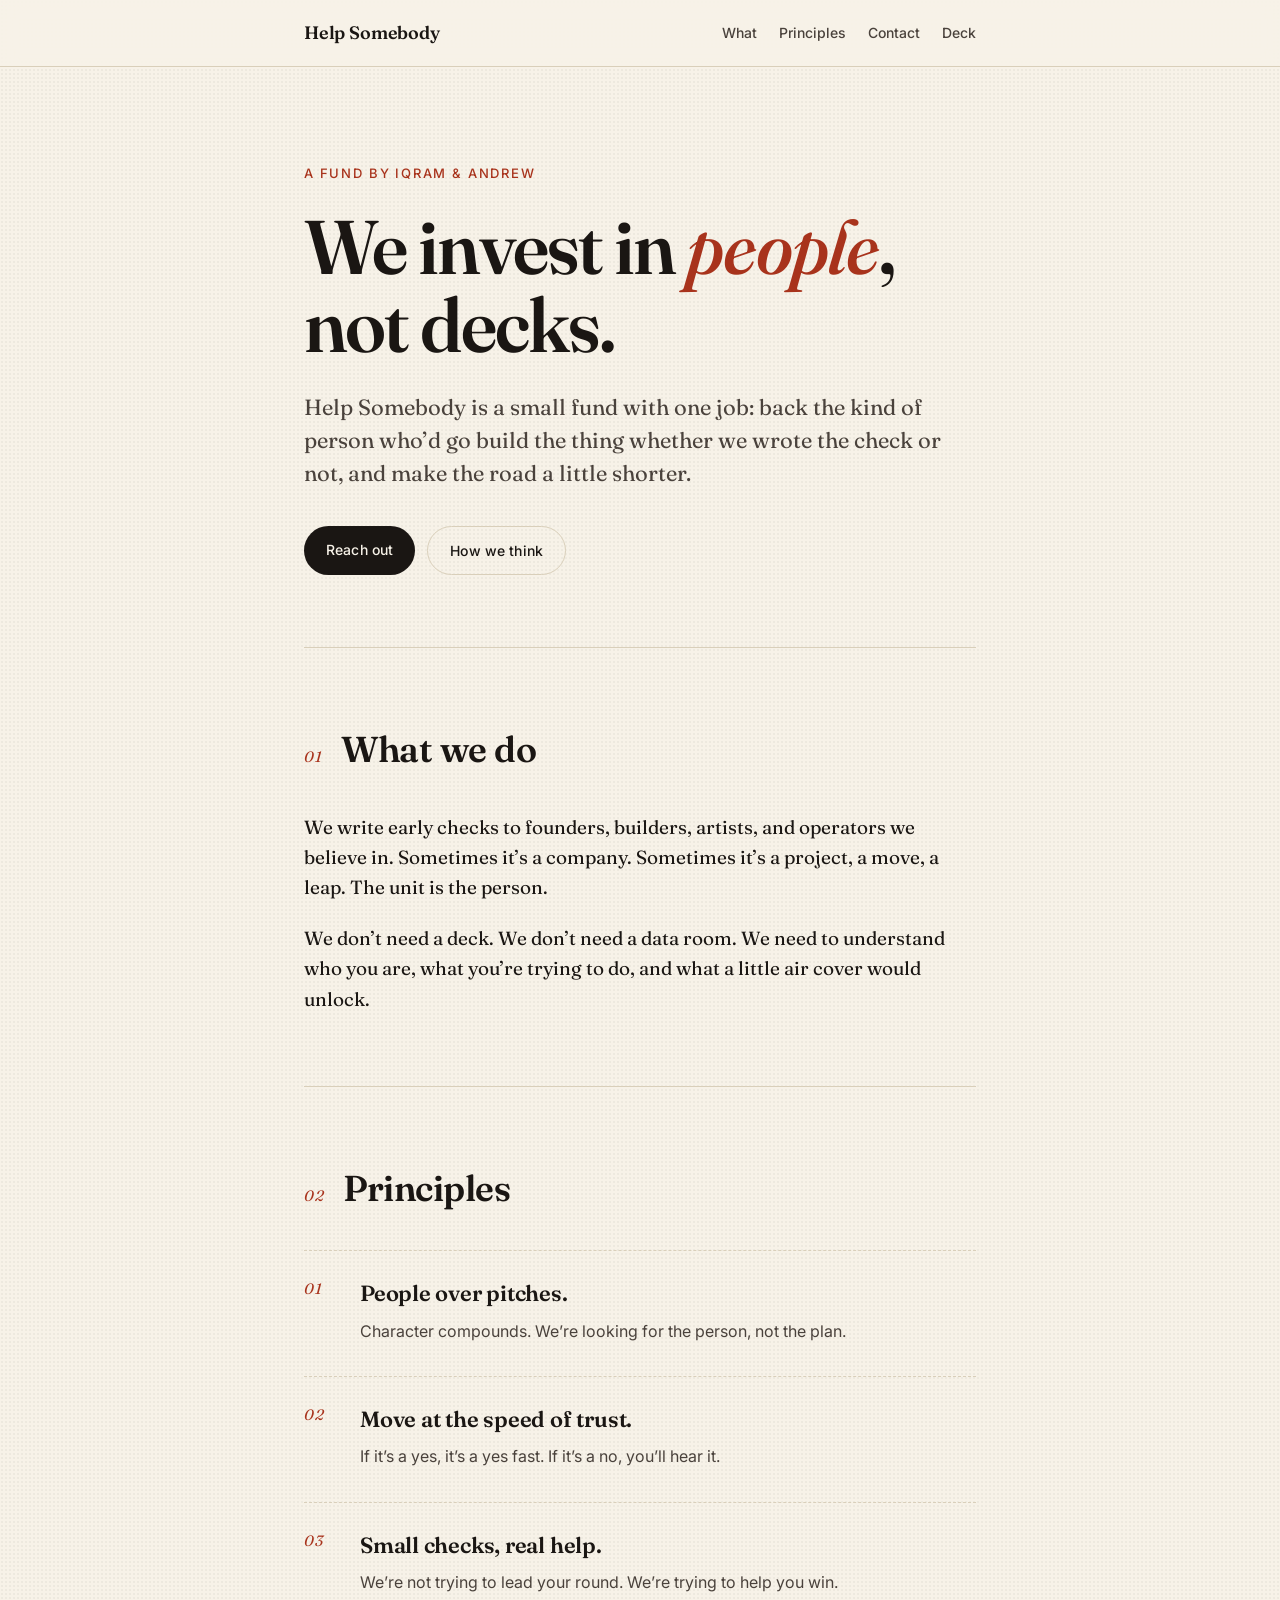
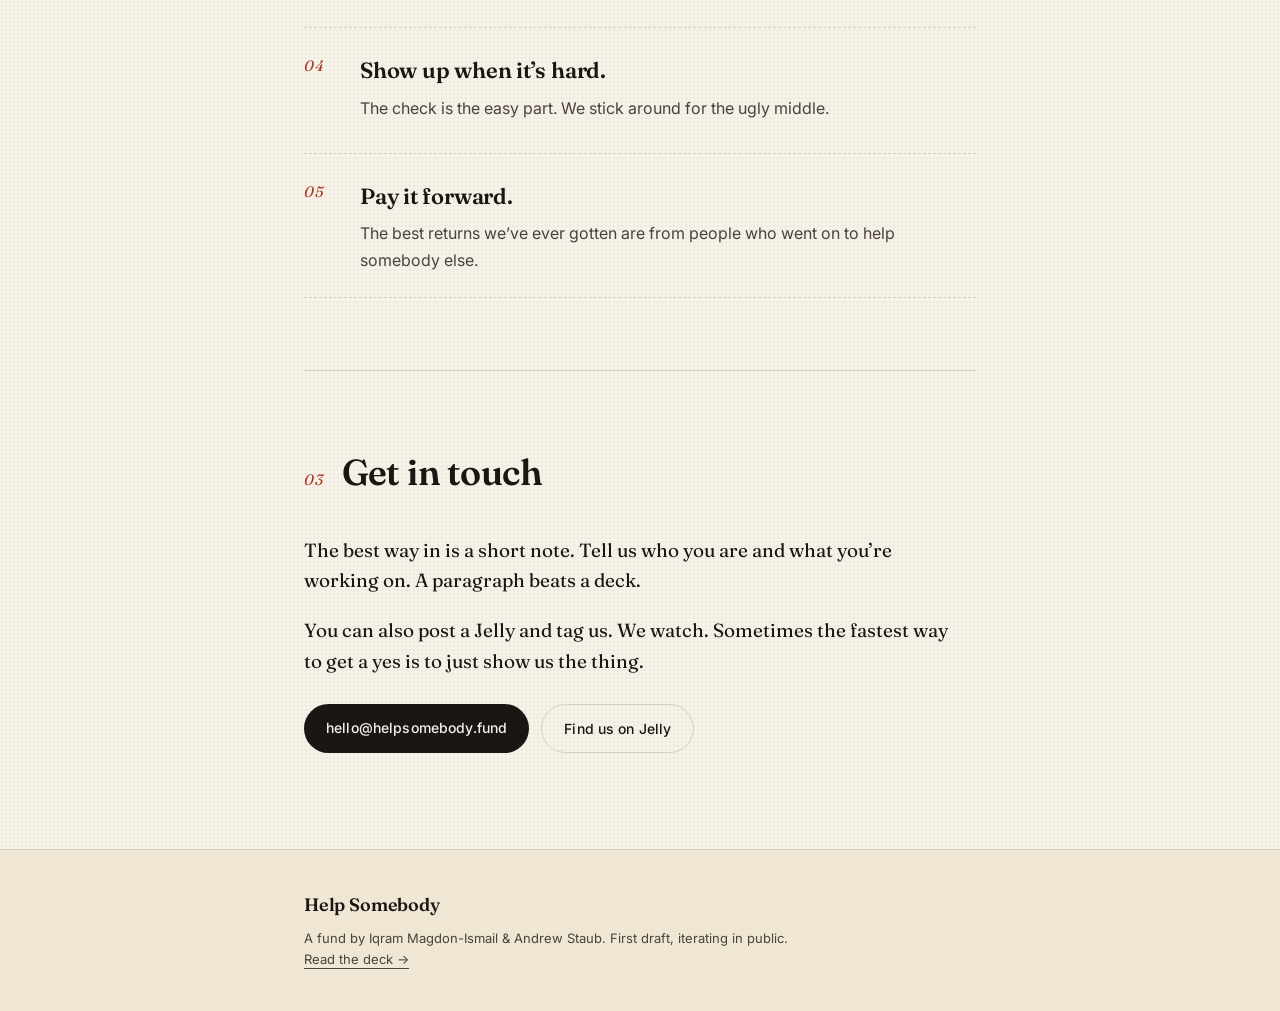
==== commit 5e5816fb: "Revert landing page to original cream editorial v1, keep deck link" ====
--- a/index.html
+++ b/index.html
@@ -1,96 +1,124 @@
 <!DOCTYPE html>
 <html lang="en">
 <head>
-<meta charset="utf-8">
-<meta name="viewport" content="width=device-width, initial-scale=1">
-<title>Help Somebody — a fund that invests in people</title>
-<meta name="description" content="Help Somebody is a fund from Iqram and Andrew that invests in people.">
-<link rel="preconnect" href="https://fonts.googleapis.com">
-<link rel="preconnect" href="https://fonts.gstatic.com" crossorigin>
-<link href="https://fonts.googleapis.com/css2?family=Inter+Tight:ital,wght@0,300;0,400;0,500;0,600;1,400&family=IBM+Plex+Mono:wght@400;500&display=swap" rel="stylesheet">
-<link rel="stylesheet" href="styles.css">
+  <meta charset="UTF-8" />
+  <meta name="viewport" content="width=device-width, initial-scale=1.0" />
+  <title>Help Somebody &middot; A fund that invests in people</title>
+  <meta name="description" content="Help Somebody is a fund from Iqram and Andrew that invests in people, not decks." />
+  <link rel="preconnect" href="https://fonts.googleapis.com" />
+  <link rel="preconnect" href="https://fonts.gstatic.com" crossorigin />
+  <link href="https://fonts.googleapis.com/css2?family=Fraunces:ital,opsz,wght@0,9..144,400;0,9..144,600;0,9..144,700;1,9..144,400&family=Inter:wght@400;500;600&display=swap" rel="stylesheet" />
+  <link rel="stylesheet" href="styles.css" />
 </head>
 <body>
+  <header class="nav">
+    <div class="nav-inner">
+      <a class="mark" href="#top">Help Somebody</a>
+      <nav>
+        <a href="#what">What</a>
+        <a href="#principles">Principles</a>
+        <a href="#reach">Contact</a>
+        <a href="/deck">Deck</a>
+      </nav>
+    </div>
+  </header>
 
-<header class="nav">
-  <a class="mark" href="#top">Help&nbsp;Somebody</a>
-  <nav>
-    <a href="#portfolio">Portfolio</a>
-    <a href="deck.html">Deck</a>
-    <a class="nav-cta" href="#apply">Apply</a>
-  </nav>
-</header>
+  <main id="top">
+    <section class="hero">
+      <p class="eyebrow">A fund by Iqram &amp; Andrew</p>
+      <h1>
+        We invest in <em>people</em>,<br />
+        not decks.
+      </h1>
+      <p class="lede">
+        Help Somebody is a small fund with one job: back the kind of person
+        who&rsquo;d go build the thing whether we wrote the check or not, and
+        make the road a little shorter.
+      </p>
+      <div class="cta-row">
+        <a class="cta" href="#reach">Reach out</a>
+        <a class="cta cta-ghost" href="#principles">How we think</a>
+      </div>
+    </section>
 
-<main id="top">
+    <section id="what" class="section reveal">
+      <div class="section-head">
+        <span class="num">01</span>
+        <h2>What we do</h2>
+      </div>
+      <div class="prose">
+        <p>
+          We write early checks to founders, builders, artists, and operators
+          we believe in. Sometimes it&rsquo;s a company. Sometimes it&rsquo;s a
+          project, a move, a leap. The unit is the person.
+        </p>
+        <p>
+          We don&rsquo;t need a deck. We don&rsquo;t need a data room. We need
+          to understand who you are, what you&rsquo;re trying to do, and what a
+          little air cover would unlock.
+        </p>
+      </div>
+    </section>
 
-  <section class="hero">
-    <div class="hero-media">
-      <img src="https://images.unsplash.com/photo-1441974231531-c6227db76b6e?auto=format&amp;fit=crop&amp;w=2000&amp;q=80" alt="Light through a forest">
+    <section id="principles" class="section reveal">
+      <div class="section-head">
+        <span class="num">02</span>
+        <h2>Principles</h2>
+      </div>
+      <ol class="principles">
+        <li>
+          <h3>People over pitches.</h3>
+          <p>Character compounds. We&rsquo;re looking for the person, not the plan.</p>
+        </li>
+        <li>
+          <h3>Move at the speed of trust.</h3>
+          <p>If it&rsquo;s a yes, it&rsquo;s a yes fast. If it&rsquo;s a no, you&rsquo;ll hear it.</p>
+        </li>
+        <li>
+          <h3>Small checks, real help.</h3>
+          <p>We&rsquo;re not trying to lead your round. We&rsquo;re trying to help you win.</p>
+        </li>
+        <li>
+          <h3>Show up when it&rsquo;s hard.</h3>
+          <p>The check is the easy part. We stick around for the ugly middle.</p>
+        </li>
+        <li>
+          <h3>Pay it forward.</h3>
+          <p>The best returns we&rsquo;ve ever gotten are from people who went on to help somebody else.</p>
+        </li>
+      </ol>
+    </section>
+
+    <section id="reach" class="section reveal">
+      <div class="section-head">
+        <span class="num">03</span>
+        <h2>Get in touch</h2>
+      </div>
+      <div class="prose">
+        <p>
+          The best way in is a short note. Tell us who you are and what
+          you&rsquo;re working on. A paragraph beats a deck.
+        </p>
+        <p>
+          You can also post a Jelly and tag us. We watch. Sometimes the
+          fastest way to get a yes is to just show us the thing.
+        </p>
+        <div class="reach-row">
+          <a class="cta" href="mailto:hello@helpsomebody.fund?subject=Help%20Somebody">hello@helpsomebody.fund</a>
+          <a class="cta cta-ghost" href="https://jellyjelly.com" target="_blank" rel="noopener">Find us on Jelly</a>
+        </div>
+      </div>
+    </section>
+  </main>
+
+  <footer class="footer">
+    <div class="footer-inner">
+      <p class="mark">Help Somebody</p>
+      <p class="fine">A fund by Iqram Magdon-Ismail &amp; Andrew Staub. First draft, iterating in public.</p>
+      <p class="fine"><a href="/deck">Read the deck &rarr;</a></p>
     </div>
-    <div class="hero-body">
-      <p class="eyebrow">Help Somebody Fund</p>
-      <h1>We invest in <em>people</em>.</h1>
-      <p class="lede">Iqram and Andrew. Small checks, early, at the speed of trust.</p>
-    </div>
-  </section>
+  </footer>
 
-  <section class="band" id="built">
-    <p class="eyebrow">Companies we've built</p>
-    <h2 class="built-name">Venmo</h2>
-    <p class="built-note">Iqram, cofounder. Andrew, employee&nbsp;#2 — head of customer support, then growth. They met at Ticketleap.</p>
-  </section>
-
-  <section class="band alt" id="portfolio">
-    <p class="eyebrow">Companies we've backed</p>
-    <div class="cols" id="portfolio-cols"></div>
-  </section>
-
-  <section class="band" id="people">
-    <p class="eyebrow">People we've backed</p>
-    <ul class="people" id="people-list"></ul>
-  </section>
-
-  <section class="visions" aria-label="Visions">
-    <figure>
-      <img src="https://images.unsplash.com/photo-1470071459604-3b5ec3a7fe05?auto=format&amp;fit=crop&amp;w=1400&amp;q=80" alt="Mist over green hills">
-      <figcaption>Long horizons</figcaption>
-    </figure>
-    <figure>
-      <img src="https://images.unsplash.com/photo-1501854140801-50d01698950b?auto=format&amp;fit=crop&amp;w=1400&amp;q=80" alt="Green valley at dusk">
-      <figcaption>Quiet ambition</figcaption>
-    </figure>
-    <figure>
-      <img src="https://images.unsplash.com/photo-1518495973542-4542c06a5843?auto=format&amp;fit=crop&amp;w=1400&amp;q=80" alt="Sunlight through leaves">
-      <figcaption>Something worth handing down</figcaption>
-    </figure>
-  </section>
-
-  <section class="band deck-band" id="deck">
-    <p class="eyebrow">For LPs</p>
-    <h2>The deck.</h2>
-    <p class="built-note">Eleven slides on how we invest in people, who we've backed, and the ask.</p>
-    <a class="btn btn-invert" href="deck.html">Read the deck</a>
-  </section>
-
-  <section class="band apply" id="apply">
-    <p class="eyebrow">First incubator</p>
-    <h2>Ten people.</h2>
-    <ol class="steps">
-      <li><span>01</span> Post jellies about what you're building, as you build it.</li>
-      <li><span>02</span> Make one jelly: sixty seconds, pitch it.</li>
-      <li><span>03</span> That's the application. We're watching.</li>
-    </ol>
-    <a class="btn" href="https://jellyjelly.com">Post on Jelly</a>
-  </section>
-
-</main>
-
-<footer>
-  <span>Help Somebody</span>
-  <span>Iqram &amp; Andrew</span>
-</footer>
-
-<script src="data.js"></script>
-<script src="script.js"></script>
+  <script src="script.js"></script>
 </body>
 </html>
--- a/styles.css
+++ b/styles.css
@@ -1,410 +1,273 @@
-/* Help Somebody — black & white, luxury/minimal */
-
 :root {
-  --ink: #0B0B0B;
-  --ink-soft: #4A4A4A;
-  --ink-faint: #8C8C8C;
-  --line: #E2E2E2;
-  --line-dark: #2A2A2A;
-  --paper: #FFFFFF;
-  --paper-warm: #F6F5F3;
-  --pad: clamp(20px, 6vw, 96px);
+  --bg: #f7f2e8;
+  --bg-2: #efe7d4;
+  --ink: #1a1613;
+  --ink-soft: #4a423c;
+  --rule: #d9cfba;
+  --accent: #a8331c;
+  --accent-ink: #7a2413;
+  --max: 720px;
 }
 
 * { box-sizing: border-box; }
 
-html { -webkit-text-size-adjust: 100%; scroll-behavior: smooth; }
+html, body {
+  margin: 0;
+  padding: 0;
+  background: var(--bg);
+  color: var(--ink);
+  font-family: 'Inter', system-ui, sans-serif;
+  font-size: 17px;
+  line-height: 1.65;
+  -webkit-font-smoothing: antialiased;
+}
 
 body {
-  margin: 0;
-  background: var(--paper);
-  color: var(--ink);
-  font-family: 'Inter Tight', -apple-system, Helvetica, Arial, sans-serif;
-  font-weight: 400;
-  line-height: 1.55;
-  -webkit-font-smoothing: antialiased;
-}
-
-img { display: block; max-width: 100%; height: auto; }
-
-a { color: inherit; text-decoration: none; }
-
-/* ---------- shared type ---------- */
-
-.eyebrow {
-  font-family: 'IBM Plex Mono', ui-monospace, monospace;
-  font-size: 10px;
-  letter-spacing: .22em;
-  text-transform: uppercase;
-  color: var(--ink-faint);
-  margin: 0 0 22px;
-}
-
-h1, h2, h3 {
-  font-weight: 500;
-  letter-spacing: -.03em;
-  line-height: 1.02;
-  margin: 0;
-}
-
-/* ---------- nav ---------- */
-
+  background-image:
+    radial-gradient(rgba(26, 22, 19, 0.045) 1px, transparent 1px);
+  background-size: 4px 4px;
+}
+
+a { color: var(--accent-ink); text-decoration: none; }
+a:hover { color: var(--accent); }
+
+/* nav */
 .nav {
   position: sticky;
   top: 0;
-  z-index: 20;
+  z-index: 10;
+  backdrop-filter: blur(8px);
+  background: rgba(247, 242, 232, 0.85);
+  border-bottom: 1px solid var(--rule);
+}
+.nav-inner {
+  max-width: var(--max);
+  margin: 0 auto;
+  padding: 18px 24px;
   display: flex;
   align-items: center;
   justify-content: space-between;
   gap: 16px;
-  padding: 16px var(--pad);
-  background: rgba(255,255,255,.86);
-  backdrop-filter: blur(10px);
-  border-bottom: 1px solid var(--line);
-}
-
+}
 .mark {
-  font-family: 'IBM Plex Mono', monospace;
-  font-size: 12px;
-  letter-spacing: .14em;
+  font-family: 'Fraunces', serif;
+  font-weight: 600;
+  font-size: 18px;
+  letter-spacing: -0.01em;
+  color: var(--ink);
+}
+.nav nav {
+  display: flex;
+  gap: 22px;
+  font-size: 14px;
+  font-weight: 500;
+}
+.nav nav a {
+  color: var(--ink-soft);
+}
+.nav nav a:hover { color: var(--ink); }
+
+/* layout */
+main {
+  max-width: var(--max);
+  margin: 0 auto;
+  padding: 0 24px;
+}
+
+.hero {
+  padding: 96px 0 72px;
+  border-bottom: 1px solid var(--rule);
+}
+.eyebrow {
+  font-family: 'Inter', sans-serif;
+  font-size: 13px;
+  letter-spacing: 0.14em;
   text-transform: uppercase;
-}
-
-.nav nav { display: flex; align-items: center; gap: 8px; }
-
-.nav nav a {
-  font-family: 'IBM Plex Mono', monospace;
-  font-size: 11px;
-  letter-spacing: .12em;
-  text-transform: uppercase;
-  color: var(--ink-soft);
-  padding: 12px 10px;
-}
-
-.nav nav a:hover { color: var(--ink); }
-
-.nav-cta {
-  color: var(--ink) !important;
-  border: 1px solid var(--ink);
-  padding: 11px 16px !important;
-  transition: background .2s ease, color .2s ease;
-}
-
-.nav-cta:hover { background: var(--ink); color: #fff !important; }
-
-/* ---------- hero ---------- */
-
-.hero { border-bottom: 1px solid var(--line); }
-
-.hero-media {
-  position: relative;
-  height: 52vh;
-  min-height: 300px;
-  overflow: hidden;
-  background: var(--ink);
-}
-
-.hero-media img {
-  width: 100%;
-  height: 100%;
-  object-fit: cover;
-  filter: grayscale(100%) contrast(1.08) brightness(.94);
-}
-
-.hero-body { padding: clamp(36px, 8vw, 88px) var(--pad) clamp(44px, 9vw, 96px); }
-
+  color: var(--accent);
+  margin: 0 0 24px;
+  font-weight: 500;
+}
 h1 {
-  font-size: clamp(44px, 12vw, 128px);
-  max-width: 15ch;
-}
-
+  font-family: 'Fraunces', serif;
+  font-weight: 600;
+  font-size: clamp(44px, 8vw, 76px);
+  line-height: 1.02;
+  letter-spacing: -0.025em;
+  margin: 0 0 28px;
+  color: var(--ink);
+}
 h1 em {
   font-style: italic;
-  font-weight: 300;
-}
-
+  color: var(--accent);
+  font-weight: 500;
+}
 .lede {
-  margin: 26px 0 0;
-  max-width: 34ch;
-  font-size: clamp(16px, 2.4vw, 21px);
-  color: var(--ink-soft);
-}
-
-/* ---------- bands ---------- */
-
-.band {
-  padding: clamp(48px, 9vw, 112px) var(--pad);
-  border-bottom: 1px solid var(--line);
-}
-
-.band.alt { background: var(--paper-warm); }
-
-.band h2 { font-size: clamp(32px, 7vw, 68px); }
-
-.built-name {
-  font-size: clamp(48px, 14vw, 150px);
-  letter-spacing: -.05em;
-}
-
-.built-note {
-  margin: 22px 0 0;
-  max-width: 46ch;
-  font-size: 15px;
-  color: var(--ink-soft);
-}
-
-/* ---------- portfolio columns ---------- */
-
-.cols {
-  display: grid;
-  gap: clamp(32px, 5vw, 72px);
-}
-
-.col h3 {
-  font-family: 'IBM Plex Mono', monospace;
-  font-size: 10px;
-  font-weight: 500;
-  letter-spacing: .22em;
-  text-transform: uppercase;
-  color: var(--ink-faint);
-  padding-bottom: 12px;
-  border-bottom: 1px solid var(--line);
-}
-
-.col ul { list-style: none; margin: 0; padding: 0; }
-
-.col li {
+  font-family: 'Fraunces', serif;
+  font-size: clamp(19px, 2.4vw, 22px);
+  line-height: 1.5;
+  color: var(--ink-soft);
+  max-width: 34em;
+  margin: 0 0 36px;
+  font-weight: 400;
+}
+
+.cta-row {
+  display: flex;
+  flex-wrap: wrap;
+  gap: 12px;
+}
+.cta {
+  display: inline-block;
+  padding: 12px 22px;
+  background: var(--ink);
+  color: var(--bg);
+  border-radius: 999px;
+  font-size: 14px;
+  font-weight: 500;
+  letter-spacing: 0.01em;
+  transition: transform 0.15s ease, background 0.15s ease;
+}
+.cta:hover {
+  background: var(--accent);
+  color: var(--bg);
+  transform: translateY(-1px);
+}
+.cta-ghost {
+  background: transparent;
+  color: var(--ink);
+  border: 1px solid var(--rule);
+}
+.cta-ghost:hover {
+  background: transparent;
+  color: var(--accent);
+  border-color: var(--accent);
+}
+
+/* sections */
+.section {
+  padding: 72px 0;
+  border-bottom: 1px solid var(--rule);
+}
+.section:last-of-type { border-bottom: none; }
+.section-head {
   display: flex;
   align-items: baseline;
-  justify-content: space-between;
-  gap: 12px;
-  padding: 14px 0;
-  border-bottom: 1px solid var(--line);
-  font-size: clamp(19px, 4vw, 26px);
-  letter-spacing: -.02em;
-}
-
-.col li .dot {
-  flex: none;
-  width: 5px;
-  height: 5px;
-  border-radius: 50%;
-  background: var(--ink);
-  opacity: .18;
-  transition: opacity .2s ease, transform .2s ease;
-}
-
-.col li:hover .dot { opacity: 1; transform: scale(1.6); }
-
-/* ---------- people ---------- */
-
-.people {
-  list-style: none;
-  margin: 0;
-  padding: 0;
-  display: grid;
-  grid-template-columns: 1fr;
-}
-
-.people li {
-  padding: 14px 0;
-  border-bottom: 1px solid var(--line);
-  font-size: clamp(21px, 5vw, 32px);
-  letter-spacing: -.03em;
-  font-weight: 500;
-}
-
-/* ---------- visions ---------- */
-
-.visions {
-  display: grid;
-  grid-template-columns: 1fr;
-  gap: 1px;
-  background: var(--line);
-  border-bottom: 1px solid var(--line);
-}
-
-.visions figure {
-  position: relative;
-  margin: 0;
-  overflow: hidden;
-  background: var(--ink);
-  aspect-ratio: 4 / 3;
-}
-
-.visions img {
-  width: 100%;
-  height: 100%;
-  object-fit: cover;
-  filter: grayscale(100%) contrast(1.05) brightness(.88);
-  transition: transform 1.1s cubic-bezier(.2,.7,.2,1), filter .5s ease;
-}
-
-.visions figure:hover img { transform: scale(1.05); filter: grayscale(100%) contrast(1.1) brightness(1); }
-
-.visions figcaption {
-  position: absolute;
-  left: 18px;
-  bottom: 16px;
-  color: #fff;
+  gap: 18px;
+  margin-bottom: 32px;
+}
+.num {
+  font-family: 'Fraunces', serif;
   font-style: italic;
   font-size: 15px;
-  letter-spacing: -.01em;
-  text-shadow: 0 1px 18px rgba(0,0,0,.55);
-}
-
-/* ---------- apply ---------- */
-
-.apply {
-  background: var(--ink);
-  color: #fff;
-  border-bottom: none;
-}
-
-.apply .eyebrow { color: rgba(255,255,255,.5); }
-
-.apply h2 { font-size: clamp(40px, 12vw, 116px); }
-
-.steps {
+  color: var(--accent);
+  letter-spacing: 0.05em;
+}
+h2 {
+  font-family: 'Fraunces', serif;
+  font-weight: 600;
+  font-size: clamp(28px, 4vw, 36px);
+  letter-spacing: -0.015em;
+  margin: 0;
+  color: var(--ink);
+}
+
+.prose p {
+  font-family: 'Fraunces', serif;
+  font-size: 19px;
+  line-height: 1.6;
+  color: var(--ink);
+  margin: 0 0 20px;
+  max-width: 34em;
+  font-weight: 400;
+}
+.prose p:last-child { margin-bottom: 0; }
+
+.reach-row {
+  margin-top: 28px;
+  display: flex;
+  flex-wrap: wrap;
+  gap: 12px;
+}
+
+/* principles list */
+.principles {
   list-style: none;
-  margin: clamp(30px, 5vw, 56px) 0 0;
+  counter-reset: p;
   padding: 0;
-  max-width: 62ch;
-}
-
-.steps li {
-  display: flex;
-  gap: 16px;
-  padding: 18px 0;
-  border-top: 1px solid var(--line-dark);
-  font-size: clamp(16px, 2.4vw, 20px);
-  color: rgba(255,255,255,.82);
-}
-
-.steps li span {
-  font-family: 'IBM Plex Mono', monospace;
-  font-size: 11px;
-  letter-spacing: .12em;
-  color: rgba(255,255,255,.42);
-  padding-top: 6px;
-  flex: none;
-}
-
-.btn {
-  display: inline-block;
-  margin-top: clamp(30px, 5vw, 48px);
-  padding: 16px 30px;
-  min-height: 48px;
-  background: #fff;
-  color: var(--ink);
-  font-family: 'IBM Plex Mono', monospace;
-  font-size: 11px;
-  letter-spacing: .16em;
-  text-transform: uppercase;
-  border: 1px solid #fff;
-  transition: background .2s ease, color .2s ease;
-}
-
-.btn:hover { background: transparent; color: #fff; }
-
-/* ---------- footer ---------- */
-
-footer {
-  display: flex;
-  justify-content: space-between;
-  gap: 16px;
-  padding: 26px var(--pad);
-  background: var(--ink);
-  color: rgba(255,255,255,.42);
-  border-top: 1px solid var(--line-dark);
-  font-family: 'IBM Plex Mono', monospace;
-  font-size: 10px;
-  letter-spacing: .16em;
-  text-transform: uppercase;
-}
-
-/* ---------- reveal ---------- */
-
-.reveal { opacity: 0; transform: translateY(14px); }
-.reveal.in { opacity: 1; transform: none; transition: opacity .7s ease, transform .7s cubic-bezier(.2,.7,.2,1); }
-
-@media (prefers-reduced-motion: reduce) {
-  .reveal, .reveal.in { opacity: 1; transform: none; transition: none; }
-  html { scroll-behavior: auto; }
-}
-
-/* ---------- wide ---------- */
-
-@media (min-width: 760px) {
-  .hero-media { height: 62vh; }
-  .cols { grid-template-columns: 1fr 1fr; }
-  .people { grid-template-columns: repeat(3, 1fr); column-gap: clamp(32px, 5vw, 72px); }
-  .visions { grid-template-columns: repeat(3, 1fr); }
-  .visions figure { aspect-ratio: 3 / 4; }
-}
-
-@media (min-width: 1100px) {
-  .hero-media { height: 72vh; }
-}
-
-/* ---------- deck link + deck page ---------- */
-
-.btn-invert {
-  background: var(--ink);
-  color: #fff;
-  border-color: var(--ink);
-}
-
-.btn-invert:hover { background: transparent; color: var(--ink); }
-
-.deckpage-hero {
-  padding: clamp(52px, 11vw, 132px) var(--pad) clamp(48px, 9vw, 112px);
-  border-bottom: 1px solid var(--line);
-}
-
-.deckpage-hero h1 { font-size: clamp(44px, 13vw, 132px); }
-
-.deckpage-hint {
-  margin: 20px 0 0;
-  font-family: 'IBM Plex Mono', monospace;
-  font-size: 10px;
-  letter-spacing: .16em;
-  text-transform: uppercase;
-  color: var(--ink-faint);
-}
-
-.toc {
-  list-style: none;
-  margin: 0;
-  padding: 0;
-  max-width: 60ch;
-}
-
-.toc li {
-  display: flex;
-  align-items: baseline;
-  gap: 18px;
-  padding: 15px 0;
-  border-bottom: 1px solid var(--line);
-  font-size: clamp(18px, 4vw, 25px);
-  letter-spacing: -.02em;
-}
-
-.toc li span {
-  flex: none;
-  font-family: 'IBM Plex Mono', monospace;
-  font-size: 11px;
-  letter-spacing: .12em;
-  color: var(--ink-faint);
-}
-
-.deckpage-back {
-  margin: clamp(30px, 5vw, 46px) 0 0;
-  font-family: 'IBM Plex Mono', monospace;
-  font-size: 10px;
-  letter-spacing: .16em;
-  text-transform: uppercase;
-}
-
-.deckpage-back a { color: rgba(255,255,255,.5); }
-.deckpage-back a:hover { color: #fff; }
+  margin: 0;
+  display: grid;
+  gap: 8px;
+}
+.principles li {
+  counter-increment: p;
+  position: relative;
+  padding: 24px 0 24px 56px;
+  border-top: 1px dashed var(--rule);
+}
+.principles li:last-child { border-bottom: 1px dashed var(--rule); }
+.principles li::before {
+  content: counter(p, decimal-leading-zero);
+  position: absolute;
+  left: 0;
+  top: 26px;
+  font-family: 'Fraunces', serif;
+  font-style: italic;
+  font-size: 15px;
+  color: var(--accent);
+  letter-spacing: 0.05em;
+}
+.principles h3 {
+  font-family: 'Fraunces', serif;
+  font-weight: 600;
+  font-size: 22px;
+  letter-spacing: -0.01em;
+  margin: 0 0 6px;
+  color: var(--ink);
+}
+.principles p {
+  margin: 0;
+  color: var(--ink-soft);
+  font-size: 16px;
+  max-width: 34em;
+}
+
+/* footer */
+.footer {
+  border-top: 1px solid var(--rule);
+  margin-top: 24px;
+  background: var(--bg-2);
+}
+.footer-inner {
+  max-width: var(--max);
+  margin: 0 auto;
+  padding: 40px 24px;
+}
+.footer .mark {
+  margin: 0 0 8px;
+}
+.fine {
+  font-size: 13px;
+  color: var(--ink-soft);
+  margin: 0;
+}
+
+/* reveal class kept as a no-op hook for now; content is always visible */
+.reveal { opacity: 1; }
+
+/* mobile tuning */
+@media (max-width: 560px) {
+  main { padding: 0 20px; }
+  .nav-inner { padding: 14px 20px; }
+  .nav nav { gap: 13px; font-size: 13px; }
+  .nav nav a { white-space: nowrap; }
+  .nav .mark { font-size: 15px; }
+  .hero { padding: 64px 0 56px; }
+  .section { padding: 56px 0; }
+  .principles li { padding: 20px 0 20px 44px; }
+  .principles li::before { top: 22px; }
+  .principles h3 { font-size: 20px; }
+  .prose p { font-size: 17px; }
+  .lede { font-size: 18px; }
+}
+
+.footer .fine a{color:inherit;text-decoration:none;border-bottom:1px solid currentColor;padding-bottom:1px}
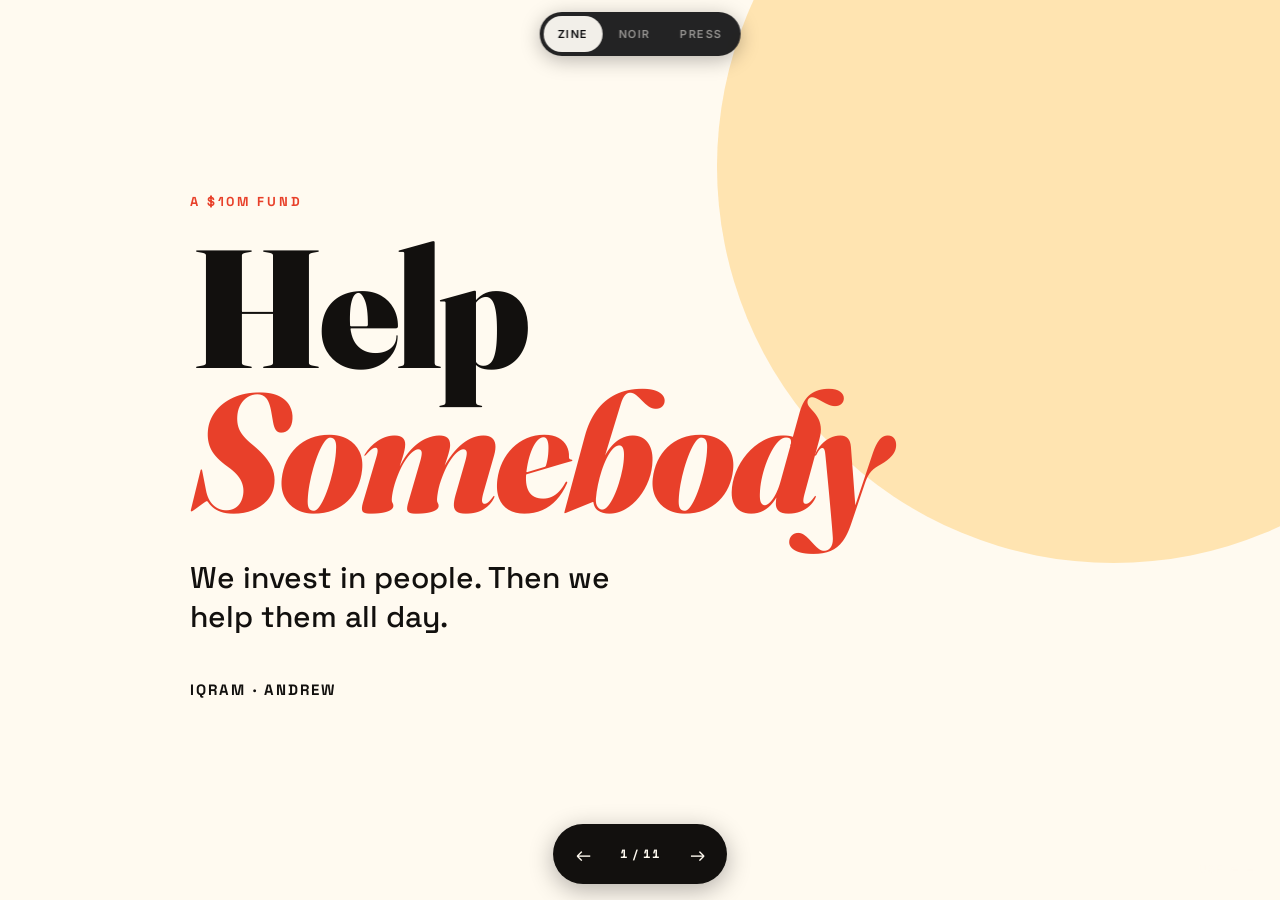
==== commit 3c39c6ba: "Traction slide: lead with the people, companies secondary" ====
--- a/index.html
+++ b/index.html
@@ -1,124 +1,231 @@
 <!DOCTYPE html>
 <html lang="en">
 <head>
-  <meta charset="UTF-8" />
-  <meta name="viewport" content="width=device-width, initial-scale=1.0" />
-  <title>Help Somebody &middot; A fund that invests in people</title>
-  <meta name="description" content="Help Somebody is a fund from Iqram and Andrew that invests in people, not decks." />
-  <link rel="preconnect" href="https://fonts.googleapis.com" />
-  <link rel="preconnect" href="https://fonts.gstatic.com" crossorigin />
-  <link href="https://fonts.googleapis.com/css2?family=Fraunces:ital,opsz,wght@0,9..144,400;0,9..144,600;0,9..144,700;1,9..144,400&family=Inter:wght@400;500;600&display=swap" rel="stylesheet" />
-  <link rel="stylesheet" href="styles.css" />
+<meta charset="utf-8">
+<meta name="viewport" content="width=device-width, initial-scale=1">
+<title>Help Somebody</title>
+<meta name="description" content="Help Somebody - we invest in people, then we help them all day.">
+<link rel="preconnect" href="https://fonts.googleapis.com">
+<link rel="preconnect" href="https://fonts.gstatic.com" crossorigin>
+<link href="https://fonts.googleapis.com/css2?family=Fraunces:ital,opsz,wght@0,9..144,300..900;1,9..144,300..900&family=Space+Grotesk:wght@400;500;700&family=Playfair+Display:ital,wght@0,400..800;1,400..700&family=Source+Serif+4:ital,opsz,wght@0,8..60,300..700;1,8..60,300..700&family=Inter:wght@300;400;500;600&display=swap" rel="stylesheet">
+<link rel="stylesheet" href="styles.css">
+<link rel="stylesheet" href="themes.css">
 </head>
-<body>
-  <header class="nav">
-    <div class="nav-inner">
-      <a class="mark" href="#top">Help Somebody</a>
-      <nav>
-        <a href="#what">What</a>
-        <a href="#principles">Principles</a>
-        <a href="#reach">Contact</a>
-        <a href="/deck">Deck</a>
-      </nav>
-    </div>
-  </header>
-
-  <main id="top">
-    <section class="hero">
-      <p class="eyebrow">A fund by Iqram &amp; Andrew</p>
-      <h1>
-        We invest in <em>people</em>,<br />
-        not decks.
-      </h1>
-      <p class="lede">
-        Help Somebody is a small fund with one job: back the kind of person
-        who&rsquo;d go build the thing whether we wrote the check or not, and
-        make the road a little shorter.
-      </p>
-      <div class="cta-row">
-        <a class="cta" href="#reach">Reach out</a>
-        <a class="cta cta-ghost" href="#principles">How we think</a>
+<body data-theme="zine">
+
+<nav id="themes" aria-label="deck style">
+  <button data-theme="zine" aria-pressed="true">Zine</button>
+  <button data-theme="noir" aria-pressed="false">Noir</button>
+  <button data-theme="press" aria-pressed="false">Press</button>
+</nav>
+
+<main id="deck">
+
+  <section class="slide slide--title" data-label="Help Somebody">
+    <div class="wrap">
+      <p class="kicker">A $10M fund</p>
+      <h1 class="mega">Help<br><em>Somebody</em></h1>
+      <p class="lede">We invest in people. Then we help them all day.</p>
+      <p class="byline">Iqram &middot; Andrew</p>
+    </div>
+  </section>
+
+  <section class="slide slide--problem" data-label="Problem">
+    <div class="wrap">
+      <p class="kicker kicker--light">The problem</p>
+      <h2 class="stat"><span class="stat__num">99%</span><span class="stat__tail">of founders get rejected by YC.</span></h2>
+      <p class="big">They still need help. Most investors ignore them.</p>
+    </div>
+  </section>
+
+  <section class="slide slide--insight" data-label="Insight">
+    <div class="wrap">
+      <p class="kicker">Why that happens</p>
+      <h2 class="headline">VC is far less helpful than it could be.</h2>
+      <p class="big">The business model is chasing unicorns. Real help doesn't fit a portfolio built on lottery tickets, so almost nobody gives it.</p>
+    </div>
+  </section>
+
+  <section class="slide slide--why-now" data-label="Why now">
+    <div class="wrap">
+      <p class="kicker kicker--light">Why now</p>
+      <h2 class="headline headline--light">It has never been cheaper to run a company.</h2>
+      <p class="big">So the next decade produces a flood of <em>smaller hits</em>. Unicorn-or-bust math can't underwrite those. We can.</p>
+    </div>
+  </section>
+
+  <section class="slide slide--solution" data-label="What we do">
+    <div class="wrap">
+      <p class="kicker">What we do</p>
+      <h2 class="headline">$500K, and then we jelly all day.</h2>
+      <ul class="tiles">
+        <li class="tile tile--a">Growth</li>
+        <li class="tile tile--b">Product</li>
+        <li class="tile tile--c">Engineering</li>
+        <li class="tile tile--d">Fundraising</li>
+      </ul>
+      <p class="big">Sessions any time they're stuck. Not a quarterly board meeting. A call today.</p>
+    </div>
+  </section>
+
+  <section class="slide slide--team" data-label="Why us">
+    <div class="wrap">
+      <p class="kicker kicker--light">Why us</p>
+      <h2 class="headline headline--light">We built Venmo. Friends for 20 years.</h2>
+      <div class="duo">
+        <div class="person">
+          <h3>Iqram Magdon-Ismail</h3>
+          <p>Co-founder, Venmo</p>
+          <p>Founder, JellyJelly</p>
+        </div>
+        <div class="person">
+          <h3>Andrew Staub</h3>
+          <p>Employee #2 and Head of Growth, Venmo</p>
+          <p>Head of Growth, Wefunder</p>
+        </div>
       </div>
-    </section>
-
-    <section id="what" class="section reveal">
-      <div class="section-head">
-        <span class="num">01</span>
-        <h2>What we do</h2>
+    </div>
+  </section>
+
+  <section class="slide slide--traction" data-label="Traction">
+    <div class="wrap wrap--wide">
+      <p class="kicker">Traction</p>
+      <h2 class="headline headline--tight">We back people. Here are the ones we already backed.</h2>
+      <ul class="backed">
+
+        <li class="backed__row backed__row--hero">
+          <div class="backed__who">
+            <span class="backed__name">Matt Mirman</span>
+            <span class="backed__co">Modal</span>
+          </div>
+          <p class="backed__note">Instant supercomputers for anyone building AI</p>
+          <span class="backed__badge">Biggest win</span>
+        </li>
+
+        <li class="backed__row">
+          <div class="backed__who">
+            <span class="backed__name">Kiaan Pillay</span>
+            <span class="backed__co">Stitch</span>
+          </div>
+          <p class="backed__note">Connects African apps to bank accounts</p>
+          <span class="backed__badge"></span>
+        </li>
+
+        <li class="backed__row">
+          <div class="backed__who">
+            <span class="backed__name">Jacques Marco</span>
+            <span class="backed__co">Axis</span>
+          </div>
+          <p class="backed__note">Free, instant money transfers across Egypt</p>
+          <span class="backed__badge"></span>
+        </li>
+
+        <li class="backed__row">
+          <div class="backed__who">
+            <span class="backed__name">Phoebe Gates &amp; Sophia Kianni</span>
+            <span class="backed__co">Phia</span>
+          </div>
+          <p class="backed__note">Finds shoppers a better price instantly</p>
+          <span class="backed__badge"></span>
+        </li>
+
+      </ul>
+      <p class="also">Also backed: <b>Flutterwave</b> &middot; <b>Zo</b> &middot; <b>chat.dev</b> &middot; <b>Light Shift</b> &middot; <b>Allowance</b></p>
+    </div>
+  </section>
+
+  <section class="slide slide--people" data-label="First checks">
+    <div class="wrap wrap--wide">
+      <p class="kicker">Our first checks</p>
+      <h2 class="headline headline--tight">We invest in people. We start with ours.</h2>
+      <div class="cards">
+
+        <article class="card">
+          <h3 class="card__name">Dasmer Singh</h3>
+          <ul class="cv">
+            <li>Early iOS engineer, <b>Venmo</b></li>
+            <li>Engineer, <b>Uber</b></li>
+            <li>Engineering, <b>Petal</b></li>
+            <li>Head of Product, <b>Cash App</b> Families</li>
+            <li>Built Cash App into the most popular teen debit card in the US</li>
+          </ul>
+        </article>
+
+        <article class="card">
+          <h3 class="card__name">Chris Stanchak</h3>
+          <ul class="cv">
+            <li>Founder and CEO, <b>TicketLeap</b></li>
+            <li>A $50K SBA loan to <b>$100M+</b> a year in ticket sales</li>
+            <li>Raised $8.5M, sold to private equity</li>
+            <li>Founding advisor, <b>Venmo</b></li>
+          </ul>
+        </article>
+
+        <article class="card">
+          <h3 class="card__name">Shreyans Bhansali</h3>
+          <ul class="cv">
+            <li>Employee #1, <b>Venmo</b></li>
+            <li>Co-founder and CTO, <b>Socratic</b></li>
+            <li>Scaled to <b>5B</b> queries a year, acquired by <b>Google</b></li>
+            <li>Co-founder and CTO, <b>Maven</b></li>
+          </ul>
+        </article>
+
       </div>
-      <div class="prose">
-        <p>
-          We write early checks to founders, builders, artists, and operators
-          we believe in. Sometimes it&rsquo;s a company. Sometimes it&rsquo;s a
-          project, a move, a leap. The unit is the person.
-        </p>
-        <p>
-          We don&rsquo;t need a deck. We don&rsquo;t need a data room. We need
-          to understand who you are, what you&rsquo;re trying to do, and what a
-          little air cover would unlock.
-        </p>
+    </div>
+  </section>
+
+  <section class="slide slide--market" data-label="Where they come from">
+    <div class="wrap">
+      <p class="kicker kicker--light">Where they come from</p>
+      <h2 class="headline headline--light">Two lists nobody else has.</h2>
+      <div class="duo">
+        <div class="person">
+          <h3>Venmo alumni</h3>
+          <p>The people who built it with us, now building their own things.</p>
+        </div>
+        <div class="person">
+          <h3>JellyJelly</h3>
+          <p>A community of founders who talk to Iqram every day.</p>
+        </div>
       </div>
-    </section>
-
-    <section id="principles" class="section reveal">
-      <div class="section-head">
-        <span class="num">02</span>
-        <h2>Principles</h2>
-      </div>
-      <ol class="principles">
-        <li>
-          <h3>People over pitches.</h3>
-          <p>Character compounds. We&rsquo;re looking for the person, not the plan.</p>
-        </li>
-        <li>
-          <h3>Move at the speed of trust.</h3>
-          <p>If it&rsquo;s a yes, it&rsquo;s a yes fast. If it&rsquo;s a no, you&rsquo;ll hear it.</p>
-        </li>
-        <li>
-          <h3>Small checks, real help.</h3>
-          <p>We&rsquo;re not trying to lead your round. We&rsquo;re trying to help you win.</p>
-        </li>
-        <li>
-          <h3>Show up when it&rsquo;s hard.</h3>
-          <p>The check is the easy part. We stick around for the ugly middle.</p>
-        </li>
-        <li>
-          <h3>Pay it forward.</h3>
-          <p>The best returns we&rsquo;ve ever gotten are from people who went on to help somebody else.</p>
-        </li>
-      </ol>
-    </section>
-
-    <section id="reach" class="section reveal">
-      <div class="section-head">
-        <span class="num">03</span>
-        <h2>Get in touch</h2>
-      </div>
-      <div class="prose">
-        <p>
-          The best way in is a short note. Tell us who you are and what
-          you&rsquo;re working on. A paragraph beats a deck.
-        </p>
-        <p>
-          You can also post a Jelly and tag us. We watch. Sometimes the
-          fastest way to get a yes is to just show us the thing.
-        </p>
-        <div class="reach-row">
-          <a class="cta" href="mailto:hello@helpsomebody.fund?subject=Help%20Somebody">hello@helpsomebody.fund</a>
-          <a class="cta cta-ghost" href="https://jellyjelly.com" target="_blank" rel="noopener">Find us on Jelly</a>
-        </div>
-      </div>
-    </section>
-  </main>
-
-  <footer class="footer">
-    <div class="footer-inner">
-      <p class="mark">Help Somebody</p>
-      <p class="fine">A fund by Iqram Magdon-Ismail &amp; Andrew Staub. First draft, iterating in public.</p>
-      <p class="fine"><a href="/deck">Read the deck &rarr;</a></p>
-    </div>
-  </footer>
-
-  <script src="script.js"></script>
+      <p class="foot">Plus the tens of thousands of companies a year YC turns away.</p>
+    </div>
+  </section>
+
+  <section class="slide slide--model" data-label="The fund">
+    <div class="wrap wrap--wide">
+      <p class="kicker">The fund</p>
+      <h2 class="headline headline--tight">Small fund. Real checks. Concentrated help.</h2>
+      <dl class="nums">
+        <div><dt>Fund size</dt><dd>$10M</dd></div>
+        <div><dt>Check size</dt><dd>$500K</dd></div>
+        <div><dt>Companies</dt><dd>15-20</dd></div>
+      </dl>
+      <p class="big">A syndicate rides alongside for the deals that want more than $500K.</p>
+    </div>
+  </section>
+
+  <section class="slide slide--ask" data-label="The ask">
+    <div class="wrap">
+      <p class="kicker kicker--light">The ask</p>
+      <h2 class="mega mega--ask">$10M</h2>
+      <p class="lede">Our mission is to help as many people as possible.</p>
+      <p class="byline">Iqram &middot; Andrew</p>
+    </div>
+  </section>
+
+</main>
+
+<nav id="hud" aria-label="deck navigation">
+  <button id="prev" aria-label="previous slide">&larr;</button>
+  <span id="counter">1 / 11</span>
+  <button id="next" aria-label="next slide">&rarr;</button>
+</nav>
+
+<div id="hint">use &larr; &rarr;</div>
+
+<script src="script.js"></script>
+<script src="theme.js"></script>
 </body>
 </html>
--- a/styles.css
+++ b/styles.css
@@ -1,273 +1,344 @@
-:root {
-  --bg: #f7f2e8;
-  --bg-2: #efe7d4;
-  --ink: #1a1613;
-  --ink-soft: #4a423c;
-  --rule: #d9cfba;
-  --accent: #a8331c;
-  --accent-ink: #7a2413;
-  --max: 720px;
-}
-
-* { box-sizing: border-box; }
-
-html, body {
-  margin: 0;
-  padding: 0;
-  background: var(--bg);
-  color: var(--ink);
-  font-family: 'Inter', system-ui, sans-serif;
-  font-size: 17px;
-  line-height: 1.65;
-  -webkit-font-smoothing: antialiased;
-}
-
-body {
-  background-image:
-    radial-gradient(rgba(26, 22, 19, 0.045) 1px, transparent 1px);
-  background-size: 4px 4px;
-}
-
-a { color: var(--accent-ink); text-decoration: none; }
-a:hover { color: var(--accent); }
-
-/* nav */
-.nav {
-  position: sticky;
-  top: 0;
-  z-index: 10;
-  backdrop-filter: blur(8px);
-  background: rgba(247, 242, 232, 0.85);
-  border-bottom: 1px solid var(--rule);
-}
-.nav-inner {
-  max-width: var(--max);
-  margin: 0 auto;
-  padding: 18px 24px;
-  display: flex;
-  align-items: center;
-  justify-content: space-between;
-  gap: 16px;
-}
-.mark {
-  font-family: 'Fraunces', serif;
-  font-weight: 600;
-  font-size: 18px;
-  letter-spacing: -0.01em;
-  color: var(--ink);
-}
-.nav nav {
-  display: flex;
-  gap: 22px;
-  font-size: 14px;
-  font-weight: 500;
-}
-.nav nav a {
-  color: var(--ink-soft);
-}
-.nav nav a:hover { color: var(--ink); }
-
-/* layout */
-main {
-  max-width: var(--max);
-  margin: 0 auto;
-  padding: 0 24px;
-}
-
-.hero {
-  padding: 96px 0 72px;
-  border-bottom: 1px solid var(--rule);
-}
-.eyebrow {
-  font-family: 'Inter', sans-serif;
-  font-size: 13px;
-  letter-spacing: 0.14em;
-  text-transform: uppercase;
-  color: var(--accent);
-  margin: 0 0 24px;
-  font-weight: 500;
-}
-h1 {
-  font-family: 'Fraunces', serif;
-  font-weight: 600;
-  font-size: clamp(44px, 8vw, 76px);
-  line-height: 1.02;
-  letter-spacing: -0.025em;
-  margin: 0 0 28px;
-  color: var(--ink);
-}
-h1 em {
-  font-style: italic;
-  color: var(--accent);
-  font-weight: 500;
-}
-.lede {
-  font-family: 'Fraunces', serif;
-  font-size: clamp(19px, 2.4vw, 22px);
-  line-height: 1.5;
-  color: var(--ink-soft);
-  max-width: 34em;
-  margin: 0 0 36px;
-  font-weight: 400;
-}
-
-.cta-row {
-  display: flex;
-  flex-wrap: wrap;
-  gap: 12px;
-}
-.cta {
-  display: inline-block;
-  padding: 12px 22px;
-  background: var(--ink);
-  color: var(--bg);
-  border-radius: 999px;
-  font-size: 14px;
-  font-weight: 500;
-  letter-spacing: 0.01em;
-  transition: transform 0.15s ease, background 0.15s ease;
-}
-.cta:hover {
-  background: var(--accent);
-  color: var(--bg);
-  transform: translateY(-1px);
-}
-.cta-ghost {
-  background: transparent;
-  color: var(--ink);
-  border: 1px solid var(--rule);
-}
-.cta-ghost:hover {
-  background: transparent;
-  color: var(--accent);
-  border-color: var(--accent);
-}
-
-/* sections */
-.section {
-  padding: 72px 0;
-  border-bottom: 1px solid var(--rule);
-}
-.section:last-of-type { border-bottom: none; }
-.section-head {
-  display: flex;
-  align-items: baseline;
-  gap: 18px;
-  margin-bottom: 32px;
-}
-.num {
-  font-family: 'Fraunces', serif;
-  font-style: italic;
-  font-size: 15px;
-  color: var(--accent);
-  letter-spacing: 0.05em;
-}
-h2 {
-  font-family: 'Fraunces', serif;
-  font-weight: 600;
-  font-size: clamp(28px, 4vw, 36px);
-  letter-spacing: -0.015em;
-  margin: 0;
-  color: var(--ink);
-}
-
-.prose p {
-  font-family: 'Fraunces', serif;
-  font-size: 19px;
-  line-height: 1.6;
-  color: var(--ink);
-  margin: 0 0 20px;
-  max-width: 34em;
-  font-weight: 400;
-}
-.prose p:last-child { margin-bottom: 0; }
-
-.reach-row {
-  margin-top: 28px;
-  display: flex;
-  flex-wrap: wrap;
-  gap: 12px;
-}
-
-/* principles list */
-.principles {
-  list-style: none;
-  counter-reset: p;
-  padding: 0;
-  margin: 0;
-  display: grid;
-  gap: 8px;
-}
-.principles li {
-  counter-increment: p;
-  position: relative;
-  padding: 24px 0 24px 56px;
-  border-top: 1px dashed var(--rule);
-}
-.principles li:last-child { border-bottom: 1px dashed var(--rule); }
-.principles li::before {
-  content: counter(p, decimal-leading-zero);
-  position: absolute;
-  left: 0;
-  top: 26px;
-  font-family: 'Fraunces', serif;
-  font-style: italic;
-  font-size: 15px;
-  color: var(--accent);
-  letter-spacing: 0.05em;
-}
-.principles h3 {
-  font-family: 'Fraunces', serif;
-  font-weight: 600;
-  font-size: 22px;
-  letter-spacing: -0.01em;
-  margin: 0 0 6px;
-  color: var(--ink);
-}
-.principles p {
-  margin: 0;
-  color: var(--ink-soft);
-  font-size: 16px;
-  max-width: 34em;
-}
-
-/* footer */
-.footer {
-  border-top: 1px solid var(--rule);
-  margin-top: 24px;
-  background: var(--bg-2);
-}
-.footer-inner {
-  max-width: var(--max);
-  margin: 0 auto;
-  padding: 40px 24px;
-}
-.footer .mark {
-  margin: 0 0 8px;
-}
-.fine {
-  font-size: 13px;
-  color: var(--ink-soft);
-  margin: 0;
-}
-
-/* reveal class kept as a no-op hook for now; content is always visible */
-.reveal { opacity: 1; }
-
-/* mobile tuning */
-@media (max-width: 560px) {
-  main { padding: 0 20px; }
-  .nav-inner { padding: 14px 20px; }
-  .nav nav { gap: 13px; font-size: 13px; }
-  .nav nav a { white-space: nowrap; }
-  .nav .mark { font-size: 15px; }
-  .hero { padding: 64px 0 56px; }
-  .section { padding: 56px 0; }
-  .principles li { padding: 20px 0 20px 44px; }
-  .principles li::before { top: 22px; }
-  .principles h3 { font-size: 20px; }
-  .prose p { font-size: 17px; }
-  .lede { font-size: 18px; }
-}
-
-.footer .fine a{color:inherit;text-decoration:none;border-bottom:1px solid currentColor;padding-bottom:1px}
+:root{
+  --ink:#12100e;
+  --cream:#f7f1e4;
+  --paper:#fffaf0;
+  --red:#e8402a;
+  --blue:#2b5cff;
+  --lime:#d8f34a;
+  --plum:#4a2478;
+  --amber:#ffb020;
+}
+
+*{box-sizing:border-box;margin:0;padding:0}
+html,body{height:100%}
+body{
+  background:var(--ink);
+  color:var(--ink);
+  font-family:'Space Grotesk',sans-serif;
+  -webkit-font-smoothing:antialiased;
+}
+
+#deck{width:100%}
+.slide{
+  display:none;
+  min-height:100dvh;
+  padding:clamp(24px,6vw,80px);
+  padding-top:clamp(72px,13vw,92px);
+  padding-bottom:clamp(104px,14vw,120px);
+  position:relative;
+  overflow-x:hidden;
+  overflow-y:auto;
+  background:var(--cream);
+}
+.slide.is-active{display:flex;align-items:center}
+.wrap{width:100%;max-width:900px;margin:0 auto;position:relative;z-index:2}
+.wrap--wide{max-width:1180px}
+
+.kicker{
+  font-size:clamp(11px,2.6vw,13px);
+  letter-spacing:.22em;
+  text-transform:uppercase;
+  font-weight:700;
+  color:var(--red);
+  margin-bottom:clamp(16px,3vw,26px);
+}
+.kicker--light{color:var(--lime)}
+
+.mega{
+  font-family:'Fraunces',serif;
+  font-weight:900;
+  font-size:clamp(60px,17vw,168px);
+  line-height:.86;
+  letter-spacing:-.03em;
+}
+.mega em{font-style:italic;color:var(--red);font-weight:800}
+.mega--ask{color:var(--lime);font-style:italic}
+
+.headline{
+  font-family:'Fraunces',serif;
+  font-weight:800;
+  font-size:clamp(32px,7.4vw,66px);
+  line-height:1.03;
+  letter-spacing:-.02em;
+  max-width:20ch;
+}
+.headline--light{color:var(--paper)}
+.headline--tight{font-size:clamp(27px,5.6vw,48px);max-width:24ch}
+
+.stat{font-family:'Fraunces',serif;font-weight:900;line-height:.9}
+.stat__num{
+  display:block;
+  font-size:clamp(96px,26vw,250px);
+  color:var(--red);
+  letter-spacing:-.05em;
+}
+.stat__tail{
+  display:block;
+  font-family:'Space Grotesk',sans-serif;
+  font-weight:500;
+  font-size:clamp(21px,4.6vw,38px);
+  color:var(--paper);
+  letter-spacing:-.01em;
+  line-height:1.15;
+  margin-top:.25em;
+  max-width:22ch;
+}
+
+.lede{
+  font-size:clamp(18px,4.2vw,30px);
+  line-height:1.3;
+  margin-top:clamp(20px,4vw,34px);
+  max-width:24ch;
+  font-weight:500;
+}
+.big{
+  font-size:clamp(16px,3.6vw,25px);
+  line-height:1.42;
+  margin-top:clamp(18px,3.4vw,30px);
+  max-width:34ch;
+  font-weight:400;
+}
+.big em{font-style:italic;font-family:'Fraunces',serif;font-weight:700}
+.byline{
+  margin-top:clamp(24px,5vw,44px);
+  font-size:clamp(12px,2.8vw,15px);
+  letter-spacing:.14em;
+  text-transform:uppercase;
+  font-weight:700;
+  opacity:.7;
+}
+.foot{
+  margin-top:clamp(20px,4vw,32px);
+  font-size:clamp(13px,3vw,18px);
+  color:var(--amber);
+  font-weight:500;
+}
+.mark{background:var(--lime);padding:0 .18em;font-weight:700}
+
+.slide--title{background:var(--paper)}
+.slide--title:before{
+  content:"";position:absolute;right:-18vw;top:-18vw;
+  width:62vw;height:62vw;border-radius:50%;
+  background:var(--amber);opacity:.3;z-index:1;
+}
+.slide--problem{background:var(--ink)}
+.slide--problem .big{color:var(--paper);opacity:.9}
+.slide--insight{background:var(--lime)}
+.slide--why-now{background:var(--plum)}
+.slide--why-now .big{color:var(--paper);opacity:.92}
+.slide--solution{background:var(--paper)}
+.slide--team{background:var(--blue)}
+.slide--team .person p{color:var(--paper);opacity:.88}
+.slide--team .person h3{color:var(--lime)}
+.slide--traction{background:var(--cream)}
+.slide--people{background:var(--paper)}
+.slide--market{background:var(--ink)}
+.slide--market .person h3{color:var(--red)}
+.slide--market .person p{color:var(--paper);opacity:.85}
+.slide--model{background:var(--amber)}
+.slide--ask{background:var(--ink)}
+.slide--ask .lede,.slide--ask .byline{color:var(--paper)}
+
+.slide--traction,.slide--solution,.slide--people{
+  background-image:radial-gradient(rgba(18,16,14,.16) 1px,transparent 1px);
+  background-size:20px 20px;
+}
+
+.tiles{list-style:none;display:flex;flex-wrap:wrap;gap:10px;margin-top:clamp(20px,4vw,32px)}
+.tile{
+  font-weight:700;
+  font-size:clamp(13px,3.2vw,19px);
+  padding:.55em 1em;
+  border:2px solid var(--ink);
+  border-radius:999px;
+  box-shadow:4px 4px 0 var(--ink);
+  background:#fff;
+}
+.tile--a{background:var(--lime)}
+.tile--b{background:#ffd9f2}
+.tile--c{background:#c9e8ff}
+.tile--d{background:var(--amber)}
+
+.duo{display:grid;gap:clamp(18px,3vw,36px);margin-top:clamp(24px,4vw,40px)}
+.person h3{
+  font-family:'Fraunces',serif;
+  font-size:clamp(20px,4.4vw,30px);
+  font-weight:800;
+  line-height:1.05;
+  margin-bottom:.4em;
+}
+.person p{font-size:clamp(14px,3.2vw,18px);line-height:1.35}
+
+.cards{display:grid;gap:16px;margin-top:clamp(22px,3.4vw,34px)}
+.card{
+  background:#fff;
+  border:2.5px solid var(--ink);
+  box-shadow:7px 7px 0 var(--ink);
+  padding:clamp(16px,2.4vw,24px);
+}
+.card__name{
+  font-family:'Fraunces',serif;
+  font-weight:900;
+  font-size:clamp(22px,4.4vw,29px);
+  line-height:1;
+  letter-spacing:-.02em;
+  padding-bottom:.45em;
+  border-bottom:2px solid var(--ink);
+  margin-bottom:.7em;
+}
+.cv{list-style:none;display:grid;gap:.5em}
+.cv li{
+  font-size:clamp(13px,3vw,16px);
+  line-height:1.32;
+  padding-left:1.1em;
+  position:relative;
+}
+.cv li:before{content:"";position:absolute;left:0;top:.5em;width:7px;height:7px;background:var(--red)}
+.cv b{font-weight:700}
+
+.backed{list-style:none;margin-top:clamp(18px,2.8vw,28px)}
+.backed__row{
+  display:grid;
+  gap:8px;
+  padding:clamp(13px,1.9vw,17px) 0;
+  border-top:2px dashed rgba(18,16,14,.26);
+}
+.backed__row:last-child{border-bottom:2px dashed rgba(18,16,14,.26)}
+.backed__who{display:flex;flex-wrap:wrap;align-items:center;gap:10px}
+.backed__name{
+  font-family:'Fraunces',serif;
+  font-weight:900;
+  font-size:clamp(21px,4.8vw,30px);
+  line-height:1;
+  letter-spacing:-.025em;
+}
+.backed__co{
+  font-size:clamp(10px,2.5vw,12px);
+  font-weight:700;
+  letter-spacing:.16em;
+  text-transform:uppercase;
+  padding:.45em .85em;
+  border:2px solid var(--ink);
+  border-radius:999px;
+  background:#c9e8ff;
+  box-shadow:3px 3px 0 var(--ink);
+  white-space:nowrap;
+}
+.backed__note{
+  font-size:clamp(13px,3.2vw,17px);
+  line-height:1.28;
+  opacity:.78;
+  font-weight:400;
+}
+.backed__badge{
+  font-size:clamp(10px,2.4vw,11px);
+  font-weight:700;
+  letter-spacing:.2em;
+  text-transform:uppercase;
+  color:var(--red);
+}
+.backed__badge:empty{display:none}
+.backed__row--hero .backed__name{font-size:clamp(27px,6.4vw,42px)}
+.backed__row--hero .backed__co{background:var(--lime)}
+.also{
+  margin-top:clamp(15px,2.5vw,22px);
+  font-size:clamp(12px,3vw,15px);
+  line-height:1.5;
+  font-weight:400;
+  opacity:.68;
+}
+.also b{font-weight:700}
+
+.nums{display:grid;gap:14px;margin-top:clamp(22px,3.4vw,34px)}
+.nums>div{border-top:2.5px solid var(--ink);padding-top:10px}
+.nums dt{
+  font-size:clamp(11px,2.6vw,13px);
+  letter-spacing:.18em;
+  text-transform:uppercase;
+  font-weight:700;
+  opacity:.7;
+}
+.nums dd{
+  font-family:'Fraunces',serif;
+  font-weight:900;
+  font-size:clamp(40px,9vw,72px);
+  line-height:1;
+  letter-spacing:-.03em;
+}
+
+#hud{
+  position:fixed;
+  bottom:16px;left:50%;transform:translateX(-50%);
+  display:flex;align-items:center;gap:4px;
+  background:var(--ink);
+  border-radius:999px;
+  padding:6px;
+  z-index:50;
+  box-shadow:0 6px 24px rgba(0,0,0,.3);
+}
+#hud button{
+  width:48px;height:48px;
+  border:none;border-radius:50%;
+  background:transparent;color:var(--paper);
+  font-size:19px;cursor:pointer;
+  font-family:inherit;
+  transition:background .15s ease,transform .15s ease;
+}
+#hud button:hover{background:rgba(255,255,255,.15)}
+#hud button:active{transform:scale(.88)}
+#counter{
+  color:var(--paper);
+  font-size:12px;font-weight:700;
+  letter-spacing:.12em;
+  min-width:58px;text-align:center;
+  font-variant-numeric:tabular-nums;
+}
+#hint{
+  position:fixed;bottom:24px;right:22px;
+  color:var(--paper);opacity:.45;
+  font-size:11px;letter-spacing:.2em;text-transform:uppercase;
+  z-index:50;display:none;
+  transition:opacity .5s ease;
+}
+#hint.is-gone{opacity:0}
+
+.slide.is-active .wrap>*{animation:rise .5s cubic-bezier(.2,.7,.2,1) both}
+.slide.is-active .wrap>*:nth-child(2){animation-delay:.05s}
+.slide.is-active .wrap>*:nth-child(3){animation-delay:.1s}
+.slide.is-active .wrap>*:nth-child(4){animation-delay:.15s}
+.slide.is-active .wrap>*:nth-child(5){animation-delay:.2s}
+@keyframes rise{from{opacity:0;transform:translateY(14px)}to{opacity:1;transform:none}}
+@media (prefers-reduced-motion:reduce){.slide.is-active .wrap>*{animation:none}}
+
+@media (min-width:820px){
+  #hint{display:block}
+  .duo{grid-template-columns:1fr 1fr;gap:44px}
+  .cards{grid-template-columns:repeat(3,1fr);gap:22px}
+  .backed__row{
+    grid-template-columns:minmax(0,1.05fr) minmax(0,1fr) auto;
+    align-items:center;
+    gap:28px;
+  }
+  .backed__badge{text-align:right}
+  .nums{grid-template-columns:repeat(3,1fr);gap:28px}
+  .slide{padding-bottom:clamp(80px,8vw,100px)}
+}
+
+@page{size:landscape;margin:0}
+@media print{
+  body{background:#fff}
+  #hud,#hint{display:none!important}
+  .slide{
+    display:flex!important;
+    align-items:center;
+    min-height:0;
+    height:100vh;
+    page-break-after:always;
+    break-after:page;
+    padding:6vh 7vw;
+    -webkit-print-color-adjust:exact;
+    print-color-adjust:exact;
+  }
+  .slide:last-child{page-break-after:auto;break-after:auto}
+  .slide .wrap>*{animation:none!important}
+}
--- a/themes.css
+++ b/themes.css
@@ -0,0 +1,321 @@
+/* ============================================================
+   THEME OVERRIDES
+   styles.css owns layout + the default "zine" look.
+   This file repaints the deck for the other two options.
+   ============================================================ */
+
+/* ---------- shared: theme picker ---------- */
+#themes{
+  position:fixed;
+  top:12px;left:50%;transform:translateX(-50%);
+  display:flex;gap:2px;
+  background:rgba(12,12,14,.9);
+  border-radius:999px;
+  padding:4px;
+  z-index:60;
+  backdrop-filter:blur(6px);
+  box-shadow:0 4px 20px rgba(0,0,0,.28);
+}
+#themes button{
+  appearance:none;border:none;cursor:pointer;
+  background:transparent;color:#f2efe9;
+  font-family:'Inter',sans-serif;
+  font-size:11px;font-weight:600;
+  letter-spacing:.13em;text-transform:uppercase;
+  padding:9px 14px;min-height:36px;
+  border-radius:999px;
+  opacity:.55;
+  transition:opacity .18s ease,background .18s ease;
+}
+#themes button:hover{opacity:.85}
+#themes button[aria-pressed="true"]{
+  opacity:1;background:#f2efe9;color:#0c0c0e;
+}
+@media print{#themes{display:none!important}}
+
+
+/* ============================================================
+   THEME: NOIR  —  luxury / minimal
+   near-black + bone, one electric accent, Playfair at scale,
+   hairlines only, no shadows, no radius, lots of air.
+   ============================================================ */
+[data-theme="noir"]{
+  --acc:#5f7bff;
+  --bone:#f2efe9;
+  --coal:#0b0b0e;
+}
+[data-theme="noir"] body,
+body[data-theme="noir"]{background:var(--coal)}
+
+[data-theme="noir"] .slide,
+[data-theme="noir"] .slide--title,
+[data-theme="noir"] .slide--insight,
+[data-theme="noir"] .slide--solution,
+[data-theme="noir"] .slide--traction,
+[data-theme="noir"] .slide--people,
+[data-theme="noir"] .slide--model{
+  background:var(--bone);
+  color:var(--coal);
+  background-image:none;
+}
+[data-theme="noir"] .slide--problem,
+[data-theme="noir"] .slide--why-now,
+[data-theme="noir"] .slide--team,
+[data-theme="noir"] .slide--market,
+[data-theme="noir"] .slide--ask{
+  background:var(--coal);
+  color:var(--bone);
+  background-image:none;
+}
+[data-theme="noir"] .slide--title:before{
+  border:1px solid rgba(11,11,14,.16);
+  background:transparent;opacity:1;
+  right:-22vw;top:-22vw;width:70vw;height:70vw;
+}
+
+[data-theme="noir"] .mega,
+[data-theme="noir"] .headline,
+[data-theme="noir"] .stat,
+[data-theme="noir"] .person h3,
+[data-theme="noir"] .card__name,
+[data-theme="noir"] .nums dd{
+  font-family:'Playfair Display',serif;
+}
+[data-theme="noir"] .lede,
+[data-theme="noir"] .big,
+[data-theme="noir"] .kicker,
+[data-theme="noir"] .byline,
+[data-theme="noir"] .foot,
+[data-theme="noir"] .cv li,
+[data-theme="noir"] .person p,
+[data-theme="noir"] .tile,
+[data-theme="noir"] .nums dt,
+[data-theme="noir"] .stat__tail{
+  font-family:'Inter',sans-serif;
+}
+
+[data-theme="noir"] .mega{font-weight:500;letter-spacing:-.035em;line-height:.9}
+[data-theme="noir"] .mega em{color:var(--acc);font-weight:500}
+[data-theme="noir"] .mega--ask{color:var(--acc);font-style:normal;font-weight:500}
+[data-theme="noir"] .headline{font-weight:500;letter-spacing:-.02em;line-height:1.06}
+[data-theme="noir"] .headline--light{color:inherit}
+[data-theme="noir"] .kicker,
+[data-theme="noir"] .kicker--light{color:var(--acc);font-weight:600;letter-spacing:.3em}
+[data-theme="noir"] .stat__num{color:var(--acc);font-weight:500;letter-spacing:-.05em}
+[data-theme="noir"] .stat__tail{color:inherit;font-weight:300;opacity:.85}
+[data-theme="noir"] .lede{font-weight:300;opacity:.9}
+[data-theme="noir"] .big{font-weight:300;color:inherit;opacity:.82}
+[data-theme="noir"] .big em{font-family:'Playfair Display',serif;font-weight:500}
+[data-theme="noir"] .slide--problem .big,
+[data-theme="noir"] .slide--why-now .big{color:inherit;opacity:.82}
+[data-theme="noir"] .slide--ask .lede,
+[data-theme="noir"] .slide--ask .byline{color:inherit}
+[data-theme="noir"] .byline{font-weight:500;letter-spacing:.22em;opacity:.5}
+[data-theme="noir"] .foot{color:var(--acc);font-weight:400}
+[data-theme="noir"] .mark{background:transparent;color:var(--acc);padding:0;font-weight:500}
+
+[data-theme="noir"] .tile{
+  background:transparent;border:1px solid currentColor;
+  border-radius:0;box-shadow:none;
+  font-weight:500;font-size:clamp(11px,2.8vw,13px);
+  letter-spacing:.2em;text-transform:uppercase;
+  padding:.85em 1.2em;opacity:.75;
+}
+[data-theme="noir"] .tiles{gap:8px}
+
+[data-theme="noir"] .person h3{font-weight:500;color:inherit}
+[data-theme="noir"] .person p{color:inherit;opacity:.62;font-weight:300}
+[data-theme="noir"] .slide--team .person h3,
+[data-theme="noir"] .slide--market .person h3{color:var(--acc)}
+[data-theme="noir"] .slide--team .person p,
+[data-theme="noir"] .slide--market .person p{color:inherit;opacity:.7}
+
+[data-theme="noir"] .card{
+  background:transparent;border:none;box-shadow:none;
+  border-top:1px solid rgba(11,11,14,.22);
+  padding:22px 0 0;
+}
+[data-theme="noir"] .card__name{
+  font-weight:500;border-bottom:none;
+  padding-bottom:0;margin-bottom:.7em;
+  font-size:clamp(23px,4.4vw,31px);
+}
+[data-theme="noir"] .cv{gap:.65em}
+[data-theme="noir"] .cv li{font-weight:300;opacity:.85;padding-left:0}
+[data-theme="noir"] .cv li:before{display:none}
+[data-theme="noir"] .cv b{font-weight:600;opacity:1}
+
+[data-theme="noir"] .backed__name{font-family:'Playfair Display',serif;font-weight:500;letter-spacing:-.03em}
+[data-theme="noir"] .backed__row,
+[data-theme="noir"] .backed__row:last-child{
+  border-top:1px solid rgba(11,11,14,.2);
+  border-bottom:none;
+}
+[data-theme="noir"] .backed__co{
+  font-family:'Inter',sans-serif;
+  background:transparent;border:none;box-shadow:none;
+  border-radius:0;padding:0;
+  color:var(--acc);font-weight:600;letter-spacing:.24em;
+}
+[data-theme="noir"] .backed__note{font-family:'Inter',sans-serif;font-weight:300;opacity:.65}
+[data-theme="noir"] .backed__badge{font-family:'Inter',sans-serif;color:var(--acc);font-weight:600;opacity:.85}
+[data-theme="noir"] .also{font-family:'Inter',sans-serif;font-weight:300;opacity:.55}
+[data-theme="noir"] .also b{font-weight:500}
+
+[data-theme="noir"] .nums>div{border-top:1px solid rgba(11,11,14,.22)}
+[data-theme="noir"] .nums dt{font-weight:600;letter-spacing:.24em;opacity:.5}
+[data-theme="noir"] .nums dd{font-weight:500;letter-spacing:-.03em}
+
+[data-theme="noir"] #hud{background:var(--coal);box-shadow:0 6px 24px rgba(0,0,0,.35)}
+[data-theme="noir"] #counter,
+[data-theme="noir"] #hud button{color:var(--bone);font-family:'Inter',sans-serif}
+
+
+/* ============================================================
+   THEME: PRESS  —  editorial / restrained
+   warm paper, Source Serif, one ink red, rules instead of boxes,
+   reads like a printed prospectus.
+   ============================================================ */
+[data-theme="press"]{
+  --acc:#a8321f;
+  --paperw:#fbf8f1;
+  --paperw2:#f4efe3;
+  --inkp:#1d1b17;
+}
+[data-theme="press"] body,
+body[data-theme="press"]{background:var(--inkp)}
+
+[data-theme="press"] .slide{
+  background:var(--paperw);
+  color:var(--inkp);
+  background-image:none;
+}
+[data-theme="press"] .slide--insight,
+[data-theme="press"] .slide--traction,
+[data-theme="press"] .slide--model{background:var(--paperw2)}
+[data-theme="press"] .slide--problem,
+[data-theme="press"] .slide--why-now,
+[data-theme="press"] .slide--team,
+[data-theme="press"] .slide--market,
+[data-theme="press"] .slide--ask{
+  background:var(--inkp);
+  color:var(--paperw);
+}
+[data-theme="press"] .slide--title:before{
+  background:var(--acc);opacity:.09;
+  border-radius:0;
+  right:auto;left:0;top:0;
+  width:100%;height:10px;
+}
+
+[data-theme="press"] .mega,
+[data-theme="press"] .headline,
+[data-theme="press"] .stat,
+[data-theme="press"] .person h3,
+[data-theme="press"] .card__name,
+[data-theme="press"] .nums dd,
+[data-theme="press"] .lede{
+  font-family:'Source Serif 4',serif;
+}
+[data-theme="press"] .big,
+[data-theme="press"] .kicker,
+[data-theme="press"] .byline,
+[data-theme="press"] .foot,
+[data-theme="press"] .cv li,
+[data-theme="press"] .person p,
+[data-theme="press"] .tile,
+[data-theme="press"] .nums dt,
+[data-theme="press"] .stat__tail{
+  font-family:'Inter',sans-serif;
+}
+
+[data-theme="press"] .mega{font-weight:700;letter-spacing:-.025em;line-height:.92}
+[data-theme="press"] .mega em{color:var(--acc);font-weight:700}
+[data-theme="press"] .mega--ask{color:var(--acc);font-style:normal}
+[data-theme="press"] .headline{font-weight:600;line-height:1.1;letter-spacing:-.012em}
+[data-theme="press"] .headline--light{color:inherit}
+[data-theme="press"] .kicker,
+[data-theme="press"] .kicker--light{
+  color:var(--acc);font-weight:600;letter-spacing:.26em;
+  padding-bottom:.9em;border-bottom:1px solid currentColor;
+  display:inline-block;
+}
+[data-theme="press"] .slide--problem .kicker,
+[data-theme="press"] .slide--why-now .kicker--light,
+[data-theme="press"] .slide--team .kicker--light,
+[data-theme="press"] .slide--market .kicker--light,
+[data-theme="press"] .slide--ask .kicker--light{color:#e0876f}
+[data-theme="press"] .stat__num{color:var(--acc);font-weight:700}
+[data-theme="press"] .stat__tail{color:inherit;font-weight:400;opacity:.9}
+[data-theme="press"] .lede{font-weight:400;font-style:italic;opacity:.92}
+[data-theme="press"] .big{font-weight:400;color:inherit;opacity:.85;line-height:1.55}
+[data-theme="press"] .big em{font-family:'Source Serif 4',serif;font-weight:600}
+[data-theme="press"] .slide--problem .big,
+[data-theme="press"] .slide--why-now .big{color:inherit;opacity:.85}
+[data-theme="press"] .slide--ask .lede,
+[data-theme="press"] .slide--ask .byline{color:inherit}
+[data-theme="press"] .byline{letter-spacing:.2em;opacity:.55}
+[data-theme="press"] .foot{color:var(--acc);border-top:1px solid rgba(29,27,23,.2);padding-top:1em}
+[data-theme="press"] .mark{background:transparent;color:var(--acc);padding:0;font-weight:600}
+
+[data-theme="press"] .tile{
+  background:transparent;border:1px solid rgba(29,27,23,.35);
+  border-radius:0;box-shadow:none;
+  font-weight:500;letter-spacing:.14em;text-transform:uppercase;
+  font-size:clamp(11px,2.8vw,13px);padding:.8em 1.1em;
+}
+
+[data-theme="press"] .person h3{font-weight:600;color:inherit}
+[data-theme="press"] .person p{color:inherit;opacity:.75}
+[data-theme="press"] .slide--team .person h3,
+[data-theme="press"] .slide--market .person h3{color:#e0876f}
+[data-theme="press"] .slide--team .person p,
+[data-theme="press"] .slide--market .person p{color:inherit;opacity:.78}
+
+[data-theme="press"] .card{
+  background:transparent;border:none;box-shadow:none;
+  border-left:1px solid rgba(29,27,23,.22);
+  padding:2px 0 2px 20px;
+}
+[data-theme="press"] .card__name{
+  font-weight:700;border-bottom:none;padding-bottom:0;margin-bottom:.6em;
+}
+[data-theme="press"] .cv li{padding-left:1em}
+[data-theme="press"] .cv li:before{
+  content:"\2014";background:transparent;
+  width:auto;height:auto;top:0;color:var(--acc);font-size:.9em;
+}
+
+[data-theme="press"] .backed__name{font-family:'Source Serif 4',serif;font-weight:700;letter-spacing:-.015em}
+[data-theme="press"] .backed__row,
+[data-theme="press"] .backed__row:last-child{
+  border-top:1px solid rgba(29,27,23,.24);
+  border-bottom:none;
+}
+[data-theme="press"] .backed__co{
+  font-family:'Inter',sans-serif;
+  background:transparent;border:none;box-shadow:none;
+  border-radius:0;padding:0;
+  color:var(--acc);font-weight:600;letter-spacing:.18em;
+}
+[data-theme="press"] .backed__note{font-family:'Inter',sans-serif;opacity:.8}
+[data-theme="press"] .backed__badge{font-family:'Inter',sans-serif;color:var(--acc);letter-spacing:.16em}
+[data-theme="press"] .also{
+  font-family:'Inter',sans-serif;
+  border-top:1px solid rgba(29,27,23,.2);
+  padding-top:1em;opacity:.72;
+}
+[data-theme="press"] .also b{font-weight:600}
+
+[data-theme="press"] .nums>div{border-top:1px solid rgba(29,27,23,.3)}
+[data-theme="press"] .nums dt{letter-spacing:.22em;opacity:.6}
+[data-theme="press"] .nums dd{font-weight:700;color:var(--acc)}
+
+[data-theme="press"] #hud{background:var(--inkp)}
+[data-theme="press"] #counter,
+[data-theme="press"] #hud button{color:var(--paperw);font-family:'Inter',sans-serif}
+
+@media (min-width:820px){
+  [data-theme="noir"] .cards,
+  [data-theme="press"] .cards{gap:34px}
+}
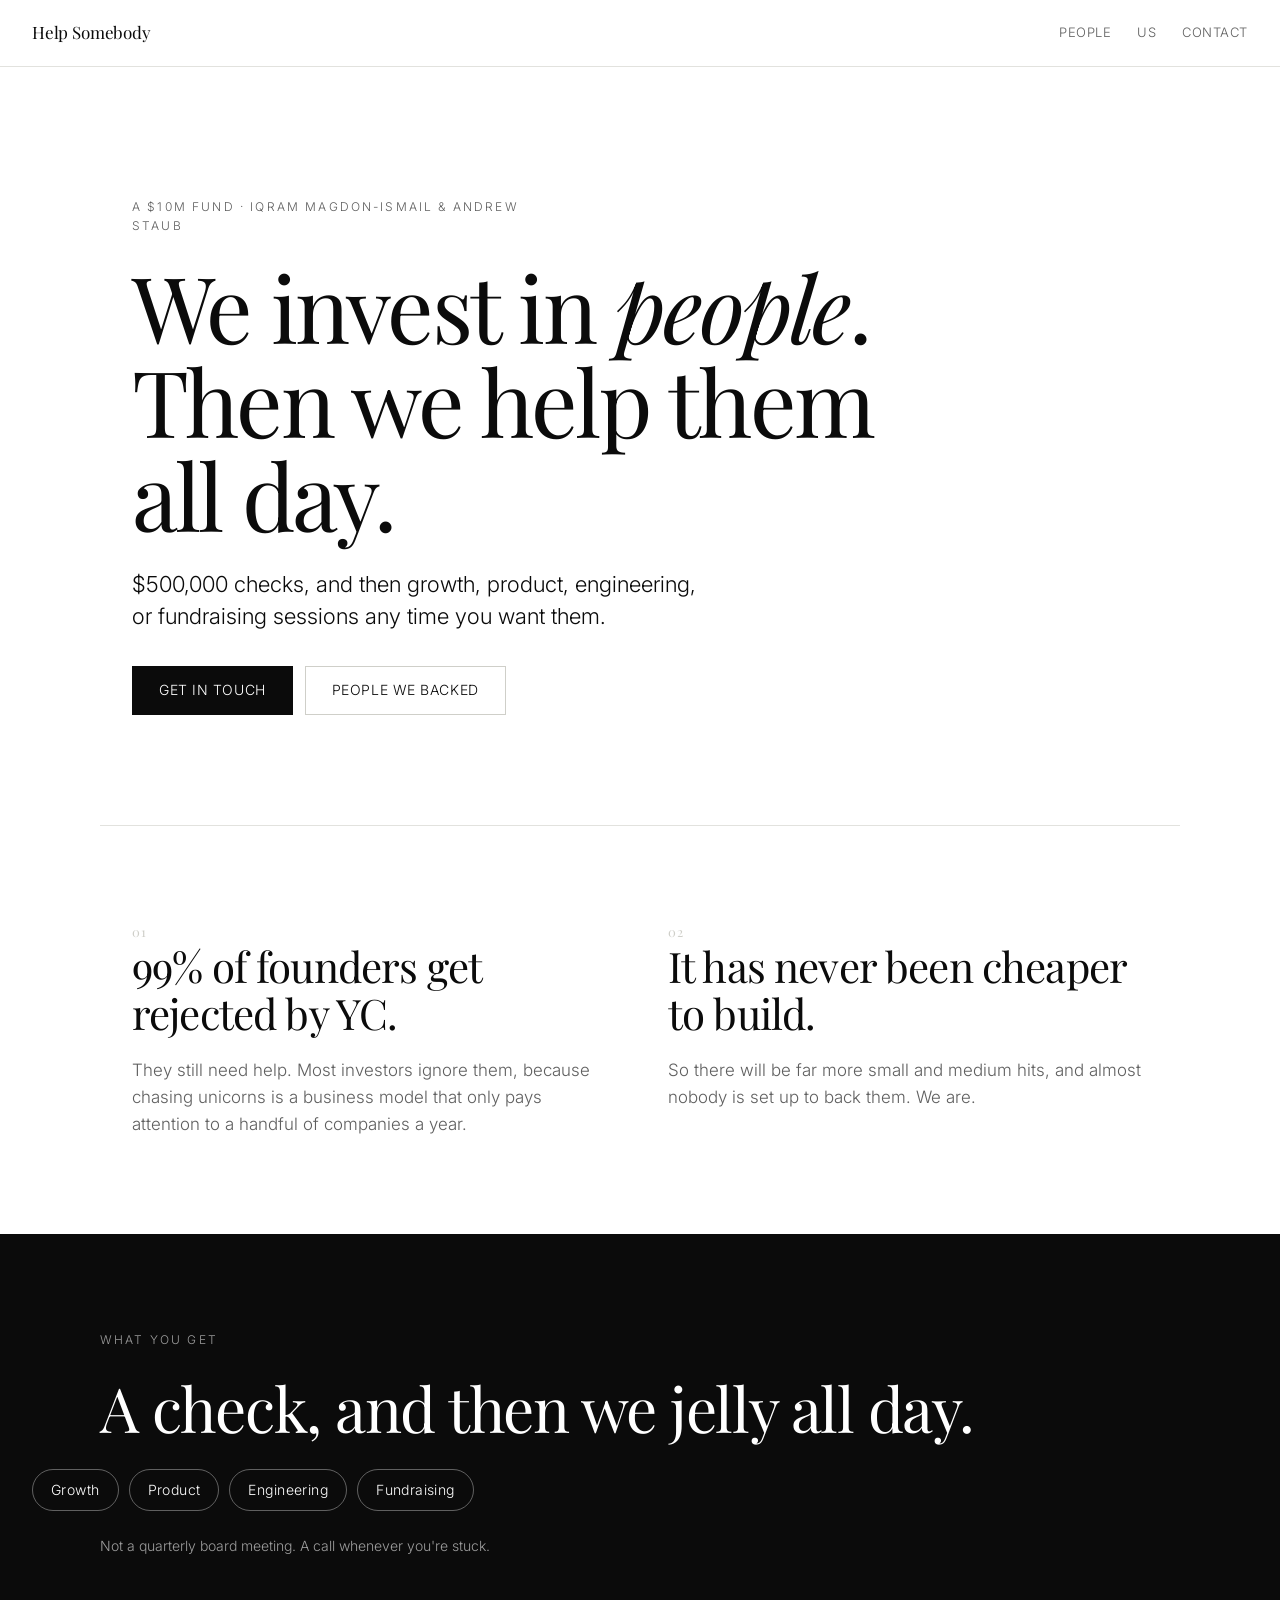
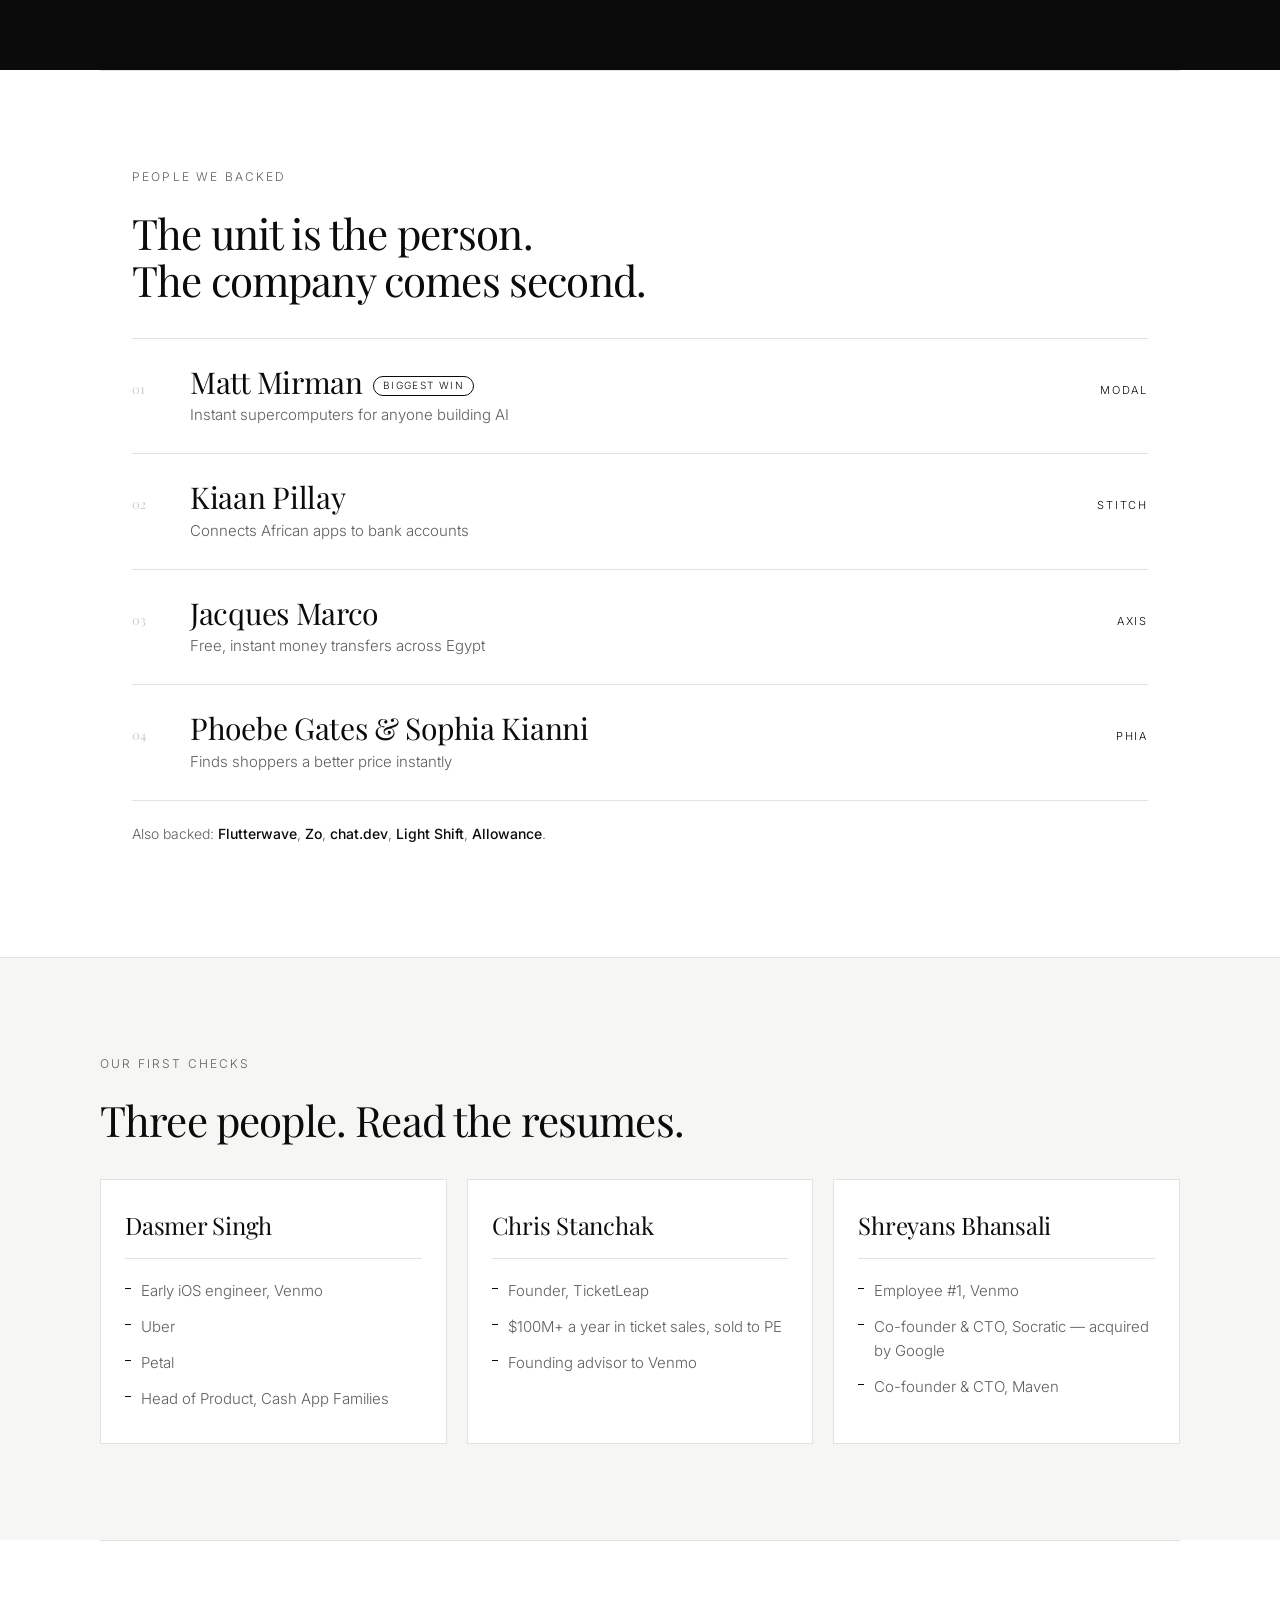
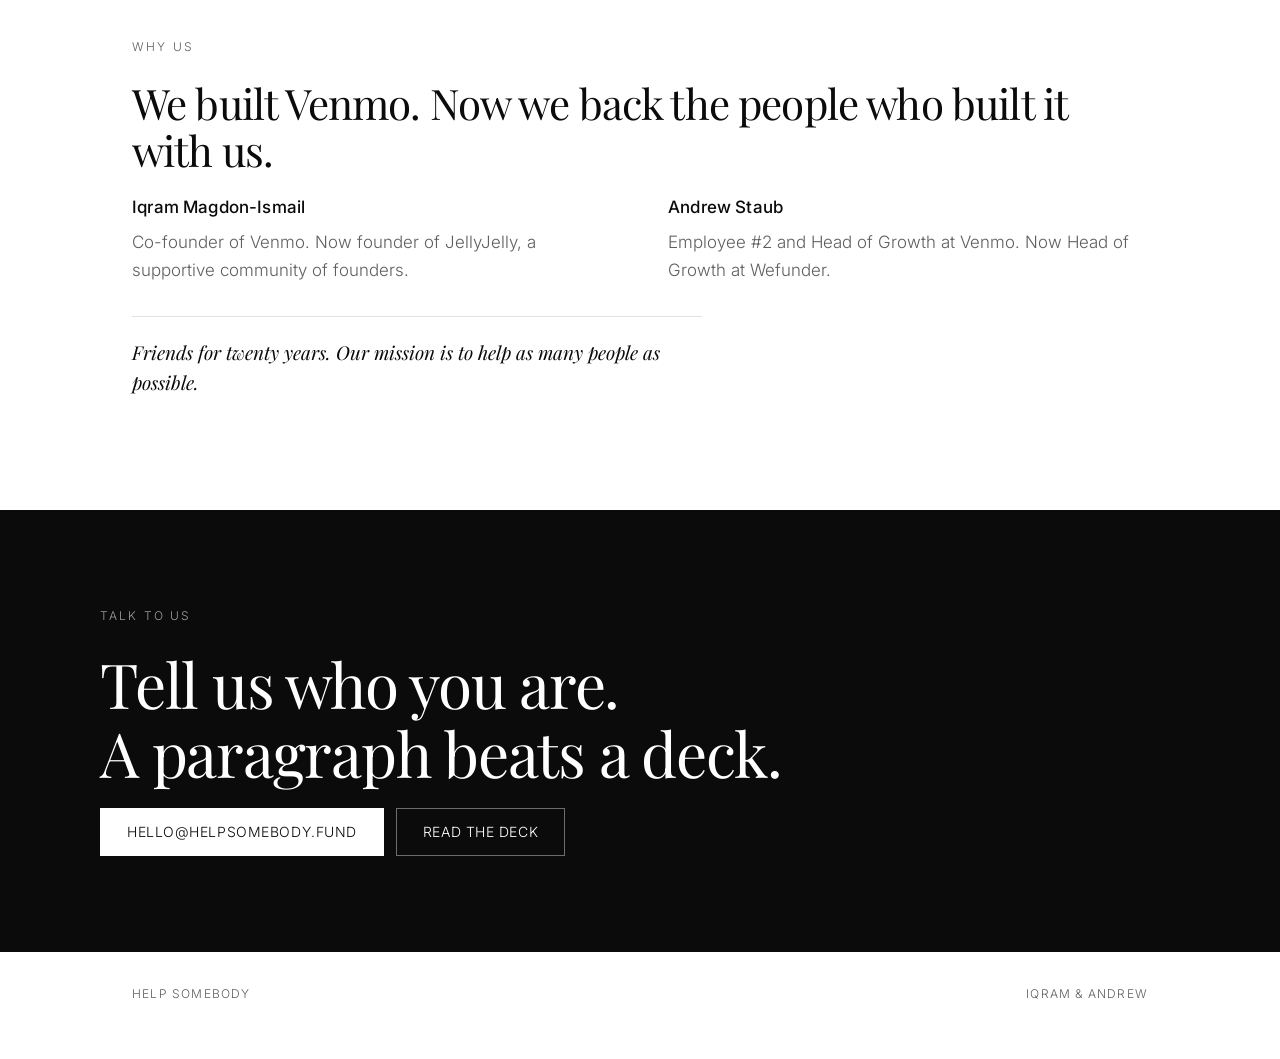
==== commit 5ea172e2: "Split into black-and-white website plus deck on its own URL" ====
--- a/index.html
+++ b/index.html
@@ -3,229 +3,115 @@
 <head>
 <meta charset="utf-8">
 <meta name="viewport" content="width=device-width, initial-scale=1">
-<title>Help Somebody</title>
-<meta name="description" content="Help Somebody - we invest in people, then we help them all day.">
+<title>Help Somebody — we invest in people</title>
+<meta name="description" content="Help Somebody is a $10M fund from Iqram Magdon-Ismail and Andrew Staub. We invest in people, then we help them all day.">
+<script>
+  // the deck lives on its own hostname; send it straight to the deck.
+  if (location.hostname.indexOf('help-somebody-deck') === 0) {
+    location.replace('/deck/' + location.search + location.hash);
+  }
+</script>
 <link rel="preconnect" href="https://fonts.googleapis.com">
 <link rel="preconnect" href="https://fonts.gstatic.com" crossorigin>
-<link href="https://fonts.googleapis.com/css2?family=Fraunces:ital,opsz,wght@0,9..144,300..900;1,9..144,300..900&family=Space+Grotesk:wght@400;500;700&family=Playfair+Display:ital,wght@0,400..800;1,400..700&family=Source+Serif+4:ital,opsz,wght@0,8..60,300..700;1,8..60,300..700&family=Inter:wght@300;400;500;600&display=swap" rel="stylesheet">
+<link href="https://fonts.googleapis.com/css2?family=Playfair+Display:ital,wght@0,400;0,500;0,600;1,400;1,500&family=Inter:wght@300;400;500&display=swap" rel="stylesheet">
 <link rel="stylesheet" href="styles.css">
-<link rel="stylesheet" href="themes.css">
 </head>
-<body data-theme="zine">
+<body>
 
-<nav id="themes" aria-label="deck style">
-  <button data-theme="zine" aria-pressed="true">Zine</button>
-  <button data-theme="noir" aria-pressed="false">Noir</button>
-  <button data-theme="press" aria-pressed="false">Press</button>
-</nav>
+<header class="bar">
+  <a class="mark" href="#top">Help Somebody</a>
+  <nav>
+    <a href="#people">People</a>
+    <a href="#us">Us</a>
+    <a href="#contact">Contact</a>
+  </nav>
+</header>
 
-<main id="deck">
+<main id="top">
 
-  <section class="slide slide--title" data-label="Help Somebody">
-    <div class="wrap">
-      <p class="kicker">A $10M fund</p>
-      <h1 class="mega">Help<br><em>Somebody</em></h1>
-      <p class="lede">We invest in people. Then we help them all day.</p>
-      <p class="byline">Iqram &middot; Andrew</p>
+  <section class="hero">
+    <p class="kicker">A $10M fund &middot; Iqram Magdon-Ismail &amp; Andrew Staub</p>
+    <h1>We invest in <em>people</em>.<br>Then we help them<br>all day.</h1>
+    <p class="lede">$500,000 checks, and then growth, product, engineering, or fundraising sessions any time you want them.</p>
+    <div class="row">
+      <a class="btn" href="#contact">Get in touch</a>
+      <a class="btn btn--ghost" href="#people">People we backed</a>
     </div>
   </section>
 
-  <section class="slide slide--problem" data-label="Problem">
-    <div class="wrap">
-      <p class="kicker kicker--light">The problem</p>
-      <h2 class="stat"><span class="stat__num">99%</span><span class="stat__tail">of founders get rejected by YC.</span></h2>
-      <p class="big">They still need help. Most investors ignore them.</p>
-    </div>
-  </section>
-
-  <section class="slide slide--insight" data-label="Insight">
-    <div class="wrap">
-      <p class="kicker">Why that happens</p>
-      <h2 class="headline">VC is far less helpful than it could be.</h2>
-      <p class="big">The business model is chasing unicorns. Real help doesn't fit a portfolio built on lottery tickets, so almost nobody gives it.</p>
-    </div>
-  </section>
-
-  <section class="slide slide--why-now" data-label="Why now">
-    <div class="wrap">
-      <p class="kicker kicker--light">Why now</p>
-      <h2 class="headline headline--light">It has never been cheaper to run a company.</h2>
-      <p class="big">So the next decade produces a flood of <em>smaller hits</em>. Unicorn-or-bust math can't underwrite those. We can.</p>
-    </div>
-  </section>
-
-  <section class="slide slide--solution" data-label="What we do">
-    <div class="wrap">
-      <p class="kicker">What we do</p>
-      <h2 class="headline">$500K, and then we jelly all day.</h2>
-      <ul class="tiles">
-        <li class="tile tile--a">Growth</li>
-        <li class="tile tile--b">Product</li>
-        <li class="tile tile--c">Engineering</li>
-        <li class="tile tile--d">Fundraising</li>
-      </ul>
-      <p class="big">Sessions any time they're stuck. Not a quarterly board meeting. A call today.</p>
-    </div>
-  </section>
-
-  <section class="slide slide--team" data-label="Why us">
-    <div class="wrap">
-      <p class="kicker kicker--light">Why us</p>
-      <h2 class="headline headline--light">We built Venmo. Friends for 20 years.</h2>
-      <div class="duo">
-        <div class="person">
-          <h3>Iqram Magdon-Ismail</h3>
-          <p>Co-founder, Venmo</p>
-          <p>Founder, JellyJelly</p>
-        </div>
-        <div class="person">
-          <h3>Andrew Staub</h3>
-          <p>Employee #2 and Head of Growth, Venmo</p>
-          <p>Head of Growth, Wefunder</p>
-        </div>
+  <section class="band" id="why">
+    <div class="grid-2">
+      <div class="col">
+        <p class="num">01</p>
+        <h2>99% of founders get rejected by YC.</h2>
+        <p>They still need help. Most investors ignore them, because chasing unicorns is a business model that only pays attention to a handful of companies a year.</p>
+      </div>
+      <div class="col">
+        <p class="num">02</p>
+        <h2>It has never been cheaper to build.</h2>
+        <p>So there will be far more small and medium hits, and almost nobody is set up to back them. We are.</p>
       </div>
     </div>
   </section>
 
-  <section class="slide slide--traction" data-label="Traction">
-    <div class="wrap wrap--wide">
-      <p class="kicker">Traction</p>
-      <h2 class="headline headline--tight">We back people. Here are the ones we already backed.</h2>
-      <ul class="backed">
-
-        <li class="backed__row backed__row--hero">
-          <div class="backed__who">
-            <span class="backed__name">Matt Mirman</span>
-            <span class="backed__co">Modal</span>
-          </div>
-          <p class="backed__note">Instant supercomputers for anyone building AI</p>
-          <span class="backed__badge">Biggest win</span>
-        </li>
-
-        <li class="backed__row">
-          <div class="backed__who">
-            <span class="backed__name">Kiaan Pillay</span>
-            <span class="backed__co">Stitch</span>
-          </div>
-          <p class="backed__note">Connects African apps to bank accounts</p>
-          <span class="backed__badge"></span>
-        </li>
-
-        <li class="backed__row">
-          <div class="backed__who">
-            <span class="backed__name">Jacques Marco</span>
-            <span class="backed__co">Axis</span>
-          </div>
-          <p class="backed__note">Free, instant money transfers across Egypt</p>
-          <span class="backed__badge"></span>
-        </li>
-
-        <li class="backed__row">
-          <div class="backed__who">
-            <span class="backed__name">Phoebe Gates &amp; Sophia Kianni</span>
-            <span class="backed__co">Phia</span>
-          </div>
-          <p class="backed__note">Finds shoppers a better price instantly</p>
-          <span class="backed__badge"></span>
-        </li>
-
-      </ul>
-      <p class="also">Also backed: <b>Flutterwave</b> &middot; <b>Zo</b> &middot; <b>chat.dev</b> &middot; <b>Light Shift</b> &middot; <b>Allowance</b></p>
-    </div>
+  <section class="band band--ink" id="what">
+    <p class="kicker kicker--light">What you get</p>
+    <h2 class="big">A check, and then we jelly all day.</h2>
+    <ul class="pills">
+      <li>Growth</li>
+      <li>Product</li>
+      <li>Engineering</li>
+      <li>Fundraising</li>
+    </ul>
+    <p class="fine fine--light">Not a quarterly board meeting. A call whenever you're stuck.</p>
   </section>
 
-  <section class="slide slide--people" data-label="First checks">
-    <div class="wrap wrap--wide">
-      <p class="kicker">Our first checks</p>
-      <h2 class="headline headline--tight">We invest in people. We start with ours.</h2>
-      <div class="cards">
+  <section class="band" id="people">
+    <p class="kicker">People we backed</p>
+    <h2>The unit is the person.<br>The company comes second.</h2>
+    <ol class="people" id="people-list"></ol>
+    <p class="fine" id="also"></p>
+  </section>
 
-        <article class="card">
-          <h3 class="card__name">Dasmer Singh</h3>
-          <ul class="cv">
-            <li>Early iOS engineer, <b>Venmo</b></li>
-            <li>Engineer, <b>Uber</b></li>
-            <li>Engineering, <b>Petal</b></li>
-            <li>Head of Product, <b>Cash App</b> Families</li>
-            <li>Built Cash App into the most popular teen debit card in the US</li>
-          </ul>
-        </article>
+  <section class="band band--rule" id="next">
+    <p class="kicker">Our first checks</p>
+    <h2>Three people. Read the resumes.</h2>
+    <div class="cards" id="next-list"></div>
+  </section>
 
-        <article class="card">
-          <h3 class="card__name">Chris Stanchak</h3>
-          <ul class="cv">
-            <li>Founder and CEO, <b>TicketLeap</b></li>
-            <li>A $50K SBA loan to <b>$100M+</b> a year in ticket sales</li>
-            <li>Raised $8.5M, sold to private equity</li>
-            <li>Founding advisor, <b>Venmo</b></li>
-          </ul>
-        </article>
-
-        <article class="card">
-          <h3 class="card__name">Shreyans Bhansali</h3>
-          <ul class="cv">
-            <li>Employee #1, <b>Venmo</b></li>
-            <li>Co-founder and CTO, <b>Socratic</b></li>
-            <li>Scaled to <b>5B</b> queries a year, acquired by <b>Google</b></li>
-            <li>Co-founder and CTO, <b>Maven</b></li>
-          </ul>
-        </article>
-
+  <section class="band" id="us">
+    <p class="kicker">Why us</p>
+    <h2>We built Venmo. Now we back the people who built it with us.</h2>
+    <div class="grid-2">
+      <div class="col">
+        <h3>Iqram Magdon-Ismail</h3>
+        <p>Co-founder of Venmo. Now founder of JellyJelly, a supportive community of founders.</p>
+      </div>
+      <div class="col">
+        <h3>Andrew Staub</h3>
+        <p>Employee #2 and Head of Growth at Venmo. Now Head of Growth at Wefunder.</p>
       </div>
     </div>
+    <p class="aside">Friends for twenty years. Our mission is to help as many people as possible.</p>
   </section>
 
-  <section class="slide slide--market" data-label="Where they come from">
-    <div class="wrap">
-      <p class="kicker kicker--light">Where they come from</p>
-      <h2 class="headline headline--light">Two lists nobody else has.</h2>
-      <div class="duo">
-        <div class="person">
-          <h3>Venmo alumni</h3>
-          <p>The people who built it with us, now building their own things.</p>
-        </div>
-        <div class="person">
-          <h3>JellyJelly</h3>
-          <p>A community of founders who talk to Iqram every day.</p>
-        </div>
-      </div>
-      <p class="foot">Plus the tens of thousands of companies a year YC turns away.</p>
-    </div>
-  </section>
-
-  <section class="slide slide--model" data-label="The fund">
-    <div class="wrap wrap--wide">
-      <p class="kicker">The fund</p>
-      <h2 class="headline headline--tight">Small fund. Real checks. Concentrated help.</h2>
-      <dl class="nums">
-        <div><dt>Fund size</dt><dd>$10M</dd></div>
-        <div><dt>Check size</dt><dd>$500K</dd></div>
-        <div><dt>Companies</dt><dd>15-20</dd></div>
-      </dl>
-      <p class="big">A syndicate rides alongside for the deals that want more than $500K.</p>
-    </div>
-  </section>
-
-  <section class="slide slide--ask" data-label="The ask">
-    <div class="wrap">
-      <p class="kicker kicker--light">The ask</p>
-      <h2 class="mega mega--ask">$10M</h2>
-      <p class="lede">Our mission is to help as many people as possible.</p>
-      <p class="byline">Iqram &middot; Andrew</p>
+  <section class="band band--ink" id="contact">
+    <p class="kicker kicker--light">Talk to us</p>
+    <h2 class="big">Tell us who you are.<br>A paragraph beats a deck.</h2>
+    <div class="row">
+      <a class="btn btn--invert" href="mailto:hello@helpsomebody.fund?subject=Help%20Somebody">hello@helpsomebody.fund</a>
+      <a class="btn btn--outline" href="/deck/">Read the deck</a>
     </div>
   </section>
 
 </main>
 
-<nav id="hud" aria-label="deck navigation">
-  <button id="prev" aria-label="previous slide">&larr;</button>
-  <span id="counter">1 / 11</span>
-  <button id="next" aria-label="next slide">&rarr;</button>
-</nav>
+<footer>
+  <span>Help Somebody</span>
+  <span>Iqram &amp; Andrew</span>
+</footer>
 
-<div id="hint">use &larr; &rarr;</div>
-
+<script src="data.js"></script>
 <script src="script.js"></script>
-<script src="theme.js"></script>
 </body>
 </html>
--- a/styles.css
+++ b/styles.css
@@ -1,344 +1,319 @@
-:root{
-  --ink:#12100e;
-  --cream:#f7f1e4;
-  --paper:#fffaf0;
-  --red:#e8402a;
-  --blue:#2b5cff;
-  --lime:#d8f34a;
-  --plum:#4a2478;
-  --amber:#ffb020;
-}
-
-*{box-sizing:border-box;margin:0;padding:0}
-html,body{height:100%}
-body{
-  background:var(--ink);
-  color:var(--ink);
-  font-family:'Space Grotesk',sans-serif;
-  -webkit-font-smoothing:antialiased;
-}
-
-#deck{width:100%}
-.slide{
-  display:none;
-  min-height:100dvh;
-  padding:clamp(24px,6vw,80px);
-  padding-top:clamp(72px,13vw,92px);
-  padding-bottom:clamp(104px,14vw,120px);
-  position:relative;
-  overflow-x:hidden;
-  overflow-y:auto;
-  background:var(--cream);
-}
-.slide.is-active{display:flex;align-items:center}
-.wrap{width:100%;max-width:900px;margin:0 auto;position:relative;z-index:2}
-.wrap--wide{max-width:1180px}
-
-.kicker{
-  font-size:clamp(11px,2.6vw,13px);
-  letter-spacing:.22em;
-  text-transform:uppercase;
-  font-weight:700;
-  color:var(--red);
-  margin-bottom:clamp(16px,3vw,26px);
-}
-.kicker--light{color:var(--lime)}
-
-.mega{
-  font-family:'Fraunces',serif;
-  font-weight:900;
-  font-size:clamp(60px,17vw,168px);
-  line-height:.86;
-  letter-spacing:-.03em;
-}
-.mega em{font-style:italic;color:var(--red);font-weight:800}
-.mega--ask{color:var(--lime);font-style:italic}
-
-.headline{
-  font-family:'Fraunces',serif;
-  font-weight:800;
-  font-size:clamp(32px,7.4vw,66px);
-  line-height:1.03;
-  letter-spacing:-.02em;
-  max-width:20ch;
-}
-.headline--light{color:var(--paper)}
-.headline--tight{font-size:clamp(27px,5.6vw,48px);max-width:24ch}
-
-.stat{font-family:'Fraunces',serif;font-weight:900;line-height:.9}
-.stat__num{
-  display:block;
-  font-size:clamp(96px,26vw,250px);
-  color:var(--red);
-  letter-spacing:-.05em;
-}
-.stat__tail{
-  display:block;
-  font-family:'Space Grotesk',sans-serif;
-  font-weight:500;
-  font-size:clamp(21px,4.6vw,38px);
-  color:var(--paper);
-  letter-spacing:-.01em;
-  line-height:1.15;
-  margin-top:.25em;
-  max-width:22ch;
-}
-
-.lede{
-  font-size:clamp(18px,4.2vw,30px);
-  line-height:1.3;
-  margin-top:clamp(20px,4vw,34px);
-  max-width:24ch;
-  font-weight:500;
-}
-.big{
-  font-size:clamp(16px,3.6vw,25px);
-  line-height:1.42;
-  margin-top:clamp(18px,3.4vw,30px);
-  max-width:34ch;
-  font-weight:400;
-}
-.big em{font-style:italic;font-family:'Fraunces',serif;font-weight:700}
-.byline{
-  margin-top:clamp(24px,5vw,44px);
-  font-size:clamp(12px,2.8vw,15px);
-  letter-spacing:.14em;
-  text-transform:uppercase;
-  font-weight:700;
-  opacity:.7;
-}
-.foot{
-  margin-top:clamp(20px,4vw,32px);
-  font-size:clamp(13px,3vw,18px);
-  color:var(--amber);
-  font-weight:500;
-}
-.mark{background:var(--lime);padding:0 .18em;font-weight:700}
-
-.slide--title{background:var(--paper)}
-.slide--title:before{
-  content:"";position:absolute;right:-18vw;top:-18vw;
-  width:62vw;height:62vw;border-radius:50%;
-  background:var(--amber);opacity:.3;z-index:1;
-}
-.slide--problem{background:var(--ink)}
-.slide--problem .big{color:var(--paper);opacity:.9}
-.slide--insight{background:var(--lime)}
-.slide--why-now{background:var(--plum)}
-.slide--why-now .big{color:var(--paper);opacity:.92}
-.slide--solution{background:var(--paper)}
-.slide--team{background:var(--blue)}
-.slide--team .person p{color:var(--paper);opacity:.88}
-.slide--team .person h3{color:var(--lime)}
-.slide--traction{background:var(--cream)}
-.slide--people{background:var(--paper)}
-.slide--market{background:var(--ink)}
-.slide--market .person h3{color:var(--red)}
-.slide--market .person p{color:var(--paper);opacity:.85}
-.slide--model{background:var(--amber)}
-.slide--ask{background:var(--ink)}
-.slide--ask .lede,.slide--ask .byline{color:var(--paper)}
-
-.slide--traction,.slide--solution,.slide--people{
-  background-image:radial-gradient(rgba(18,16,14,.16) 1px,transparent 1px);
-  background-size:20px 20px;
-}
-
-.tiles{list-style:none;display:flex;flex-wrap:wrap;gap:10px;margin-top:clamp(20px,4vw,32px)}
-.tile{
-  font-weight:700;
-  font-size:clamp(13px,3.2vw,19px);
-  padding:.55em 1em;
-  border:2px solid var(--ink);
-  border-radius:999px;
-  box-shadow:4px 4px 0 var(--ink);
-  background:#fff;
-}
-.tile--a{background:var(--lime)}
-.tile--b{background:#ffd9f2}
-.tile--c{background:#c9e8ff}
-.tile--d{background:var(--amber)}
-
-.duo{display:grid;gap:clamp(18px,3vw,36px);margin-top:clamp(24px,4vw,40px)}
-.person h3{
-  font-family:'Fraunces',serif;
-  font-size:clamp(20px,4.4vw,30px);
-  font-weight:800;
-  line-height:1.05;
-  margin-bottom:.4em;
-}
-.person p{font-size:clamp(14px,3.2vw,18px);line-height:1.35}
-
-.cards{display:grid;gap:16px;margin-top:clamp(22px,3.4vw,34px)}
-.card{
-  background:#fff;
-  border:2.5px solid var(--ink);
-  box-shadow:7px 7px 0 var(--ink);
-  padding:clamp(16px,2.4vw,24px);
-}
-.card__name{
-  font-family:'Fraunces',serif;
-  font-weight:900;
-  font-size:clamp(22px,4.4vw,29px);
-  line-height:1;
-  letter-spacing:-.02em;
-  padding-bottom:.45em;
-  border-bottom:2px solid var(--ink);
-  margin-bottom:.7em;
-}
-.cv{list-style:none;display:grid;gap:.5em}
-.cv li{
-  font-size:clamp(13px,3vw,16px);
-  line-height:1.32;
-  padding-left:1.1em;
-  position:relative;
-}
-.cv li:before{content:"";position:absolute;left:0;top:.5em;width:7px;height:7px;background:var(--red)}
-.cv b{font-weight:700}
-
-.backed{list-style:none;margin-top:clamp(18px,2.8vw,28px)}
-.backed__row{
-  display:grid;
-  gap:8px;
-  padding:clamp(13px,1.9vw,17px) 0;
-  border-top:2px dashed rgba(18,16,14,.26);
-}
-.backed__row:last-child{border-bottom:2px dashed rgba(18,16,14,.26)}
-.backed__who{display:flex;flex-wrap:wrap;align-items:center;gap:10px}
-.backed__name{
-  font-family:'Fraunces',serif;
-  font-weight:900;
-  font-size:clamp(21px,4.8vw,30px);
-  line-height:1;
-  letter-spacing:-.025em;
-}
-.backed__co{
-  font-size:clamp(10px,2.5vw,12px);
-  font-weight:700;
-  letter-spacing:.16em;
-  text-transform:uppercase;
-  padding:.45em .85em;
-  border:2px solid var(--ink);
-  border-radius:999px;
-  background:#c9e8ff;
-  box-shadow:3px 3px 0 var(--ink);
-  white-space:nowrap;
-}
-.backed__note{
-  font-size:clamp(13px,3.2vw,17px);
-  line-height:1.28;
-  opacity:.78;
-  font-weight:400;
-}
-.backed__badge{
-  font-size:clamp(10px,2.4vw,11px);
-  font-weight:700;
-  letter-spacing:.2em;
-  text-transform:uppercase;
-  color:var(--red);
-}
-.backed__badge:empty{display:none}
-.backed__row--hero .backed__name{font-size:clamp(27px,6.4vw,42px)}
-.backed__row--hero .backed__co{background:var(--lime)}
-.also{
-  margin-top:clamp(15px,2.5vw,22px);
-  font-size:clamp(12px,3vw,15px);
-  line-height:1.5;
-  font-weight:400;
-  opacity:.68;
-}
-.also b{font-weight:700}
-
-.nums{display:grid;gap:14px;margin-top:clamp(22px,3.4vw,34px)}
-.nums>div{border-top:2.5px solid var(--ink);padding-top:10px}
-.nums dt{
-  font-size:clamp(11px,2.6vw,13px);
-  letter-spacing:.18em;
-  text-transform:uppercase;
-  font-weight:700;
-  opacity:.7;
-}
-.nums dd{
-  font-family:'Fraunces',serif;
-  font-weight:900;
-  font-size:clamp(40px,9vw,72px);
-  line-height:1;
-  letter-spacing:-.03em;
-}
-
-#hud{
-  position:fixed;
-  bottom:16px;left:50%;transform:translateX(-50%);
-  display:flex;align-items:center;gap:4px;
-  background:var(--ink);
-  border-radius:999px;
-  padding:6px;
-  z-index:50;
-  box-shadow:0 6px 24px rgba(0,0,0,.3);
-}
-#hud button{
-  width:48px;height:48px;
-  border:none;border-radius:50%;
-  background:transparent;color:var(--paper);
-  font-size:19px;cursor:pointer;
-  font-family:inherit;
-  transition:background .15s ease,transform .15s ease;
-}
-#hud button:hover{background:rgba(255,255,255,.15)}
-#hud button:active{transform:scale(.88)}
-#counter{
-  color:var(--paper);
-  font-size:12px;font-weight:700;
-  letter-spacing:.12em;
-  min-width:58px;text-align:center;
-  font-variant-numeric:tabular-nums;
-}
-#hint{
-  position:fixed;bottom:24px;right:22px;
-  color:var(--paper);opacity:.45;
-  font-size:11px;letter-spacing:.2em;text-transform:uppercase;
-  z-index:50;display:none;
-  transition:opacity .5s ease;
-}
-#hint.is-gone{opacity:0}
-
-.slide.is-active .wrap>*{animation:rise .5s cubic-bezier(.2,.7,.2,1) both}
-.slide.is-active .wrap>*:nth-child(2){animation-delay:.05s}
-.slide.is-active .wrap>*:nth-child(3){animation-delay:.1s}
-.slide.is-active .wrap>*:nth-child(4){animation-delay:.15s}
-.slide.is-active .wrap>*:nth-child(5){animation-delay:.2s}
-@keyframes rise{from{opacity:0;transform:translateY(14px)}to{opacity:1;transform:none}}
-@media (prefers-reduced-motion:reduce){.slide.is-active .wrap>*{animation:none}}
-
-@media (min-width:820px){
-  #hint{display:block}
-  .duo{grid-template-columns:1fr 1fr;gap:44px}
-  .cards{grid-template-columns:repeat(3,1fr);gap:22px}
-  .backed__row{
-    grid-template-columns:minmax(0,1.05fr) minmax(0,1fr) auto;
-    align-items:center;
-    gap:28px;
+:root {
+  --paper: #ffffff;
+  --paper-2: #f6f6f4;
+  --ink: #0b0b0b;
+  --ink-2: #5f5f5f;
+  --rule: #e2e2de;
+  --rule-2: #cfcfc9;
+  --max: 1080px;
+}
+
+* { box-sizing: border-box; }
+
+html { scroll-behavior: smooth; }
+
+body {
+  margin: 0;
+  background: var(--paper);
+  color: var(--ink);
+  font-family: 'Inter', system-ui, sans-serif;
+  font-weight: 300;
+  font-size: 17px;
+  line-height: 1.6;
+  -webkit-font-smoothing: antialiased;
+}
+
+a { color: inherit; text-decoration: none; }
+
+/* ---------- bar ---------- */
+.bar {
+  position: sticky;
+  top: 0;
+  z-index: 20;
+  display: flex;
+  align-items: center;
+  justify-content: space-between;
+  gap: 16px;
+  padding: 16px 20px;
+  background: rgba(255, 255, 255, 0.92);
+  backdrop-filter: blur(10px);
+  border-bottom: 1px solid var(--rule);
+}
+.mark {
+  font-family: 'Playfair Display', serif;
+  font-size: 17px;
+  letter-spacing: -0.01em;
+}
+.bar nav {
+  display: flex;
+  gap: 18px;
+  font-size: 13px;
+  letter-spacing: 0.04em;
+  text-transform: uppercase;
+  color: var(--ink-2);
+}
+.bar nav a { padding: 4px 0; border-bottom: 1px solid transparent; transition: 0.2s; }
+.bar nav a:hover { color: var(--ink); border-color: var(--ink); }
+
+/* ---------- type ---------- */
+.kicker {
+  font-size: 12px;
+  letter-spacing: 0.18em;
+  text-transform: uppercase;
+  color: var(--ink-2);
+  margin: 0 0 24px;
+}
+.kicker--light { color: rgba(255, 255, 255, 0.6); }
+
+h1 {
+  font-family: 'Playfair Display', serif;
+  font-weight: 400;
+  font-size: clamp(40px, 9vw, 92px);
+  line-height: 1.02;
+  letter-spacing: -0.03em;
+  margin: 0 0 28px;
+}
+h1 em { font-style: italic; }
+
+h2 {
+  font-family: 'Playfair Display', serif;
+  font-weight: 400;
+  font-size: clamp(26px, 4.2vw, 42px);
+  line-height: 1.12;
+  letter-spacing: -0.02em;
+  margin: 0 0 20px;
+}
+h2.big { font-size: clamp(30px, 6vw, 62px); }
+
+h3 {
+  font-family: 'Inter', sans-serif;
+  font-weight: 500;
+  font-size: 17px;
+  letter-spacing: 0.01em;
+  margin: 0 0 8px;
+}
+
+p { margin: 0 0 16px; color: var(--ink-2); max-width: 34em; }
+.lede {
+  font-size: clamp(18px, 2.2vw, 22px);
+  line-height: 1.45;
+  color: var(--ink);
+  max-width: 26em;
+  margin-bottom: 34px;
+}
+.fine { font-size: 14px; color: var(--ink-2); }
+.fine b { font-weight: 500; color: var(--ink); }
+.fine--light { color: rgba(255, 255, 255, 0.6); }
+.aside {
+  margin-top: 32px;
+  padding-top: 20px;
+  border-top: 1px solid var(--rule);
+  font-family: 'Playfair Display', serif;
+  font-style: italic;
+  font-size: 19px;
+  color: var(--ink);
+  max-width: 30em;
+}
+.num {
+  font-family: 'Playfair Display', serif;
+  font-size: 13px;
+  letter-spacing: 0.1em;
+  color: var(--rule-2);
+  margin: 0 0 14px;
+}
+
+/* ---------- layout ---------- */
+.hero {
+  max-width: var(--max);
+  margin: 0 auto;
+  padding: 92px 20px 88px;
+}
+.band {
+  max-width: var(--max);
+  margin: 0 auto;
+  padding: 72px 20px;
+  border-top: 1px solid var(--rule);
+}
+.band--rule { background: var(--paper-2); max-width: none; }
+.band--rule > * { max-width: var(--max); margin-left: auto; margin-right: auto; }
+.band--ink {
+  background: var(--ink);
+  color: var(--paper);
+  max-width: none;
+  border-top: none;
+}
+.band--ink > * { max-width: var(--max); margin-left: auto; margin-right: auto; }
+.band--ink h2 { color: var(--paper); }
+
+.grid-2 { display: grid; gap: 40px; }
+.col p { margin-bottom: 0; }
+
+.row { display: flex; flex-wrap: wrap; gap: 12px; }
+
+/* ---------- buttons ---------- */
+.btn {
+  display: inline-flex;
+  align-items: center;
+  min-height: 48px;
+  padding: 12px 26px;
+  background: var(--ink);
+  color: var(--paper);
+  font-size: 14px;
+  letter-spacing: 0.04em;
+  text-transform: uppercase;
+  border: 1px solid var(--ink);
+  transition: 0.18s ease;
+}
+.btn:hover { transform: translateY(-2px); }
+.btn--ghost { background: transparent; color: var(--ink); border-color: var(--rule-2); }
+.btn--ghost:hover { border-color: var(--ink); }
+.btn--invert { background: var(--paper); color: var(--ink); border-color: var(--paper); }
+.btn--outline {
+  background: transparent;
+  color: var(--paper);
+  border-color: rgba(255, 255, 255, 0.4);
+}
+.btn--outline:hover { border-color: var(--paper); }
+
+/* ---------- pills ---------- */
+.pills {
+  list-style: none;
+  display: flex;
+  flex-wrap: wrap;
+  gap: 10px;
+  padding: 0;
+  margin: 26px 0 24px;
+}
+.pills li {
+  padding: 9px 18px;
+  border: 1px solid rgba(255, 255, 255, 0.35);
+  border-radius: 999px;
+  font-size: 14px;
+  letter-spacing: 0.03em;
+}
+
+/* ---------- people ---------- */
+.people { list-style: none; padding: 0; margin: 34px 0 22px; }
+.person {
+  display: grid;
+  grid-template-columns: 32px 1fr;
+  gap: 4px 14px;
+  padding: 20px 0;
+  border-top: 1px solid var(--rule);
+  position: relative;
+}
+.person:last-child { border-bottom: 1px solid var(--rule); }
+.person__i {
+  font-family: 'Playfair Display', serif;
+  font-size: 13px;
+  color: var(--rule-2);
+  padding-top: 4px;
+}
+.person__name {
+  display: block;
+  font-family: 'Playfair Display', serif;
+  font-size: clamp(22px, 3.4vw, 30px);
+  line-height: 1.15;
+  letter-spacing: -0.01em;
+}
+.person__help {
+  display: block;
+  margin-top: 4px;
+  color: var(--ink-2);
+  font-size: 15px;
+}
+.person__co {
+  grid-column: 2;
+  margin-top: 10px;
+  font-size: 11px;
+  letter-spacing: 0.16em;
+  text-transform: uppercase;
+  color: var(--ink);
+}
+.tag {
+  display: inline-block;
+  margin-left: 10px;
+  padding: 3px 9px;
+  border: 1px solid var(--ink);
+  border-radius: 999px;
+  font-family: 'Inter', sans-serif;
+  font-size: 10px;
+  letter-spacing: 0.14em;
+  text-transform: uppercase;
+  vertical-align: middle;
+}
+.person::after {
+  content: '';
+  position: absolute;
+  left: 0;
+  bottom: -1px;
+  height: 1px;
+  width: 0;
+  background: var(--ink);
+  transition: width 0.45s ease;
+}
+.person:hover::after { width: 100%; }
+
+/* ---------- cards ---------- */
+.cards { display: grid; gap: 18px; margin-top: 34px; }
+.card {
+  padding: 26px 24px;
+  background: var(--paper);
+  border: 1px solid var(--rule);
+}
+.card h3 {
+  font-family: 'Playfair Display', serif;
+  font-weight: 400;
+  font-size: 24px;
+  letter-spacing: -0.01em;
+  margin-bottom: 14px;
+  padding-bottom: 14px;
+  border-bottom: 1px solid var(--rule);
+}
+.card ul { list-style: none; padding: 0; margin: 0; }
+.card li {
+  font-size: 15px;
+  color: var(--ink-2);
+  padding: 6px 0 6px 16px;
+  position: relative;
+}
+.card li::before {
+  content: '';
+  position: absolute;
+  left: 0;
+  top: 15px;
+  width: 6px;
+  height: 1px;
+  background: var(--ink);
+}
+
+/* ---------- footer ---------- */
+footer {
+  display: flex;
+  justify-content: space-between;
+  gap: 16px;
+  max-width: var(--max);
+  margin: 0 auto;
+  padding: 28px 20px 44px;
+  font-size: 12px;
+  letter-spacing: 0.1em;
+  text-transform: uppercase;
+  color: var(--ink-2);
+}
+
+/* ---------- wide ---------- */
+@media (min-width: 760px) {
+  .bar { padding: 18px 32px; }
+  .bar nav { gap: 26px; }
+  .hero { padding: 130px 32px 110px; }
+  .band { padding: 96px 32px; }
+  .grid-2 { grid-template-columns: 1fr 1fr; gap: 56px; }
+  .cards { grid-template-columns: repeat(3, 1fr); gap: 20px; }
+  .person {
+    grid-template-columns: 44px 1fr 200px;
+    align-items: baseline;
+    padding: 26px 0;
   }
-  .backed__badge{text-align:right}
-  .nums{grid-template-columns:repeat(3,1fr);gap:28px}
-  .slide{padding-bottom:clamp(80px,8vw,100px)}
-}
-
-@page{size:landscape;margin:0}
-@media print{
-  body{background:#fff}
-  #hud,#hint{display:none!important}
-  .slide{
-    display:flex!important;
-    align-items:center;
-    min-height:0;
-    height:100vh;
-    page-break-after:always;
-    break-after:page;
-    padding:6vh 7vw;
-    -webkit-print-color-adjust:exact;
-    print-color-adjust:exact;
-  }
-  .slide:last-child{page-break-after:auto;break-after:auto}
-  .slide .wrap>*{animation:none!important}
-}
+  .person__co { grid-column: 3; margin-top: 0; text-align: right; }
+  footer { padding: 32px 32px 56px; }
+}
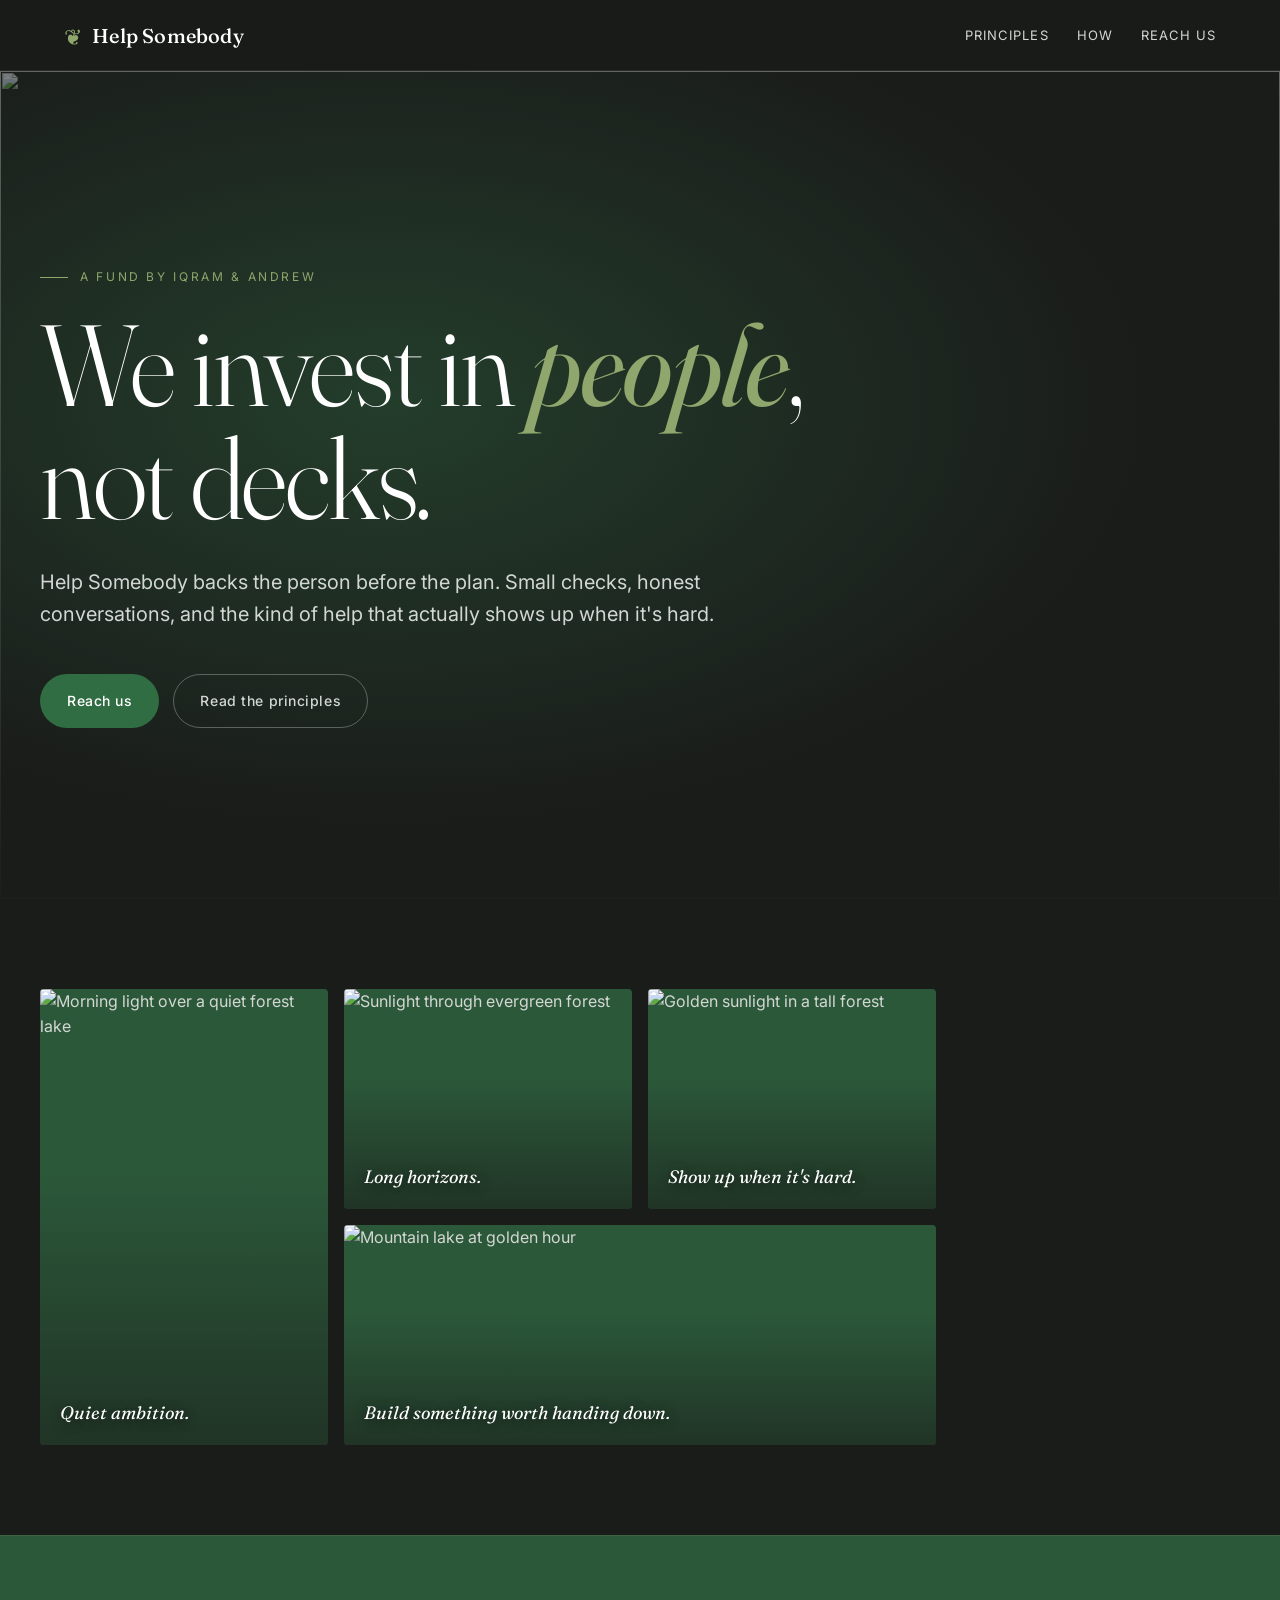
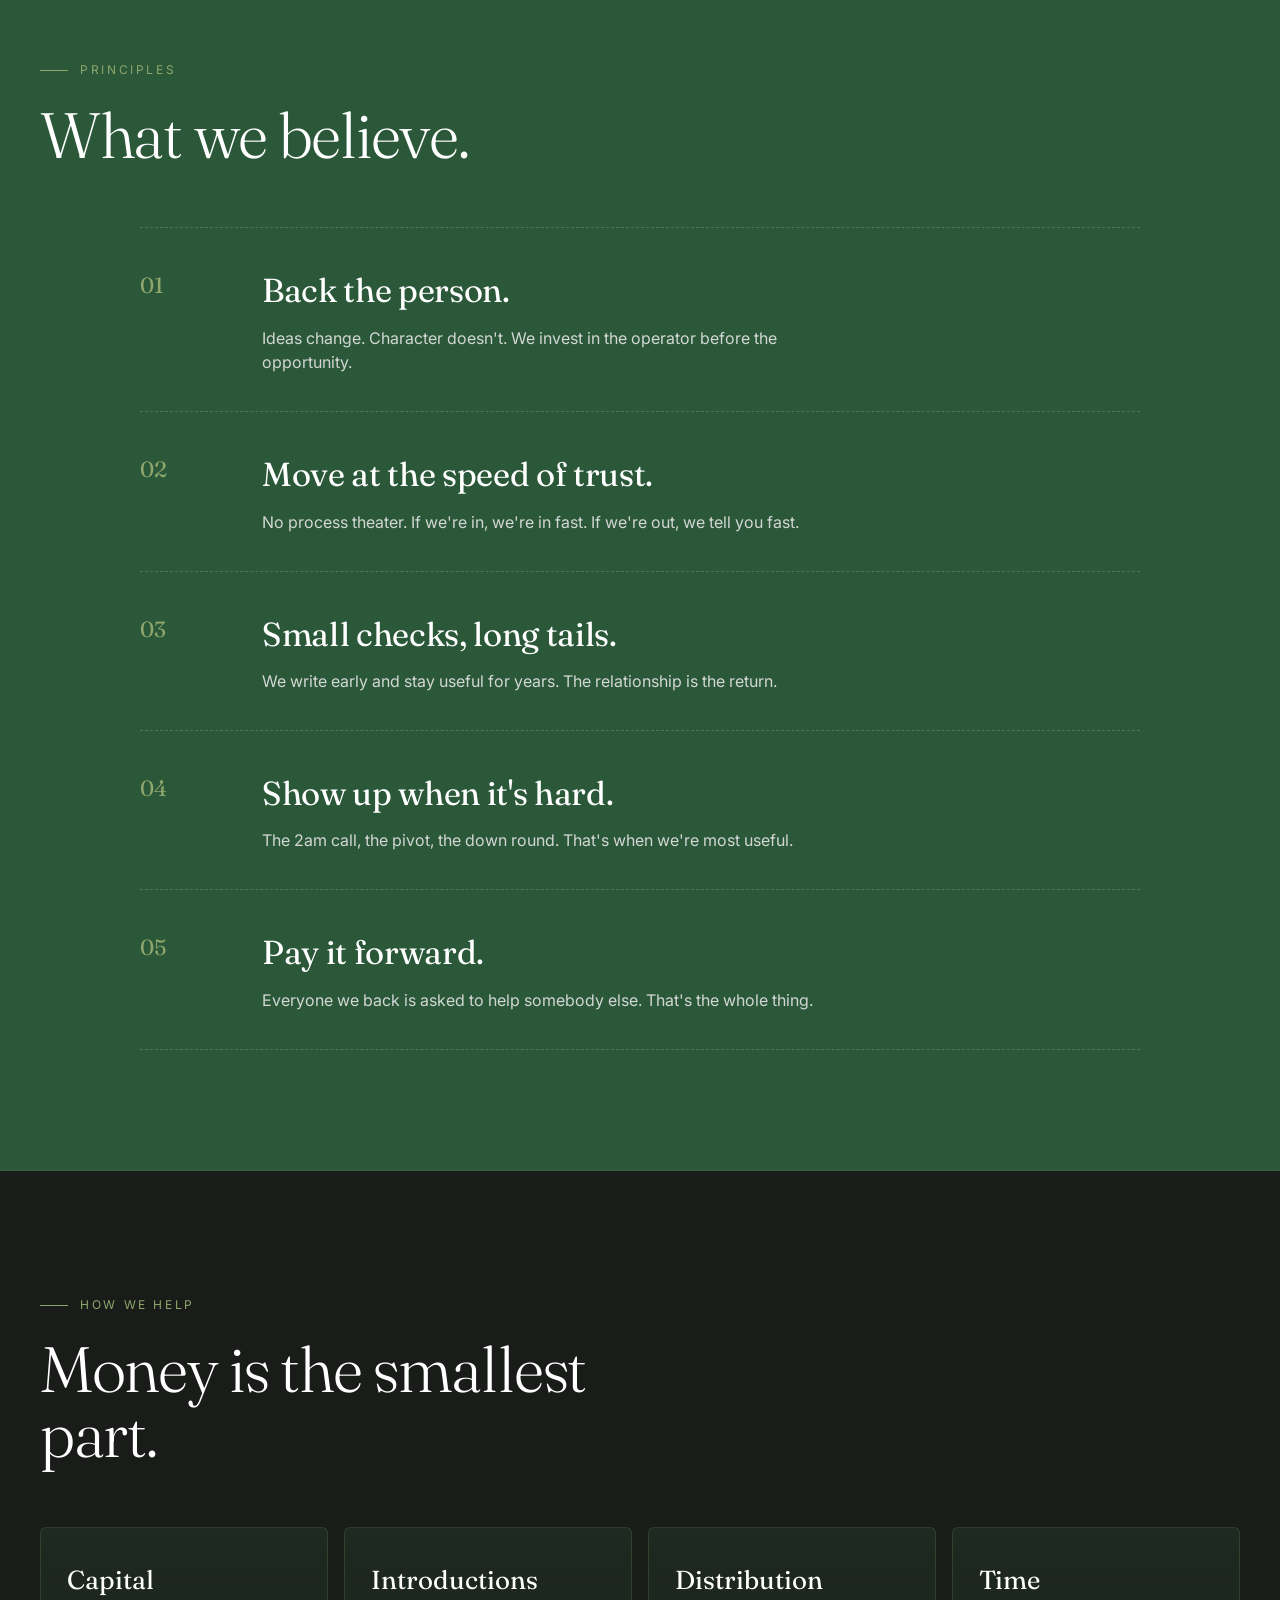
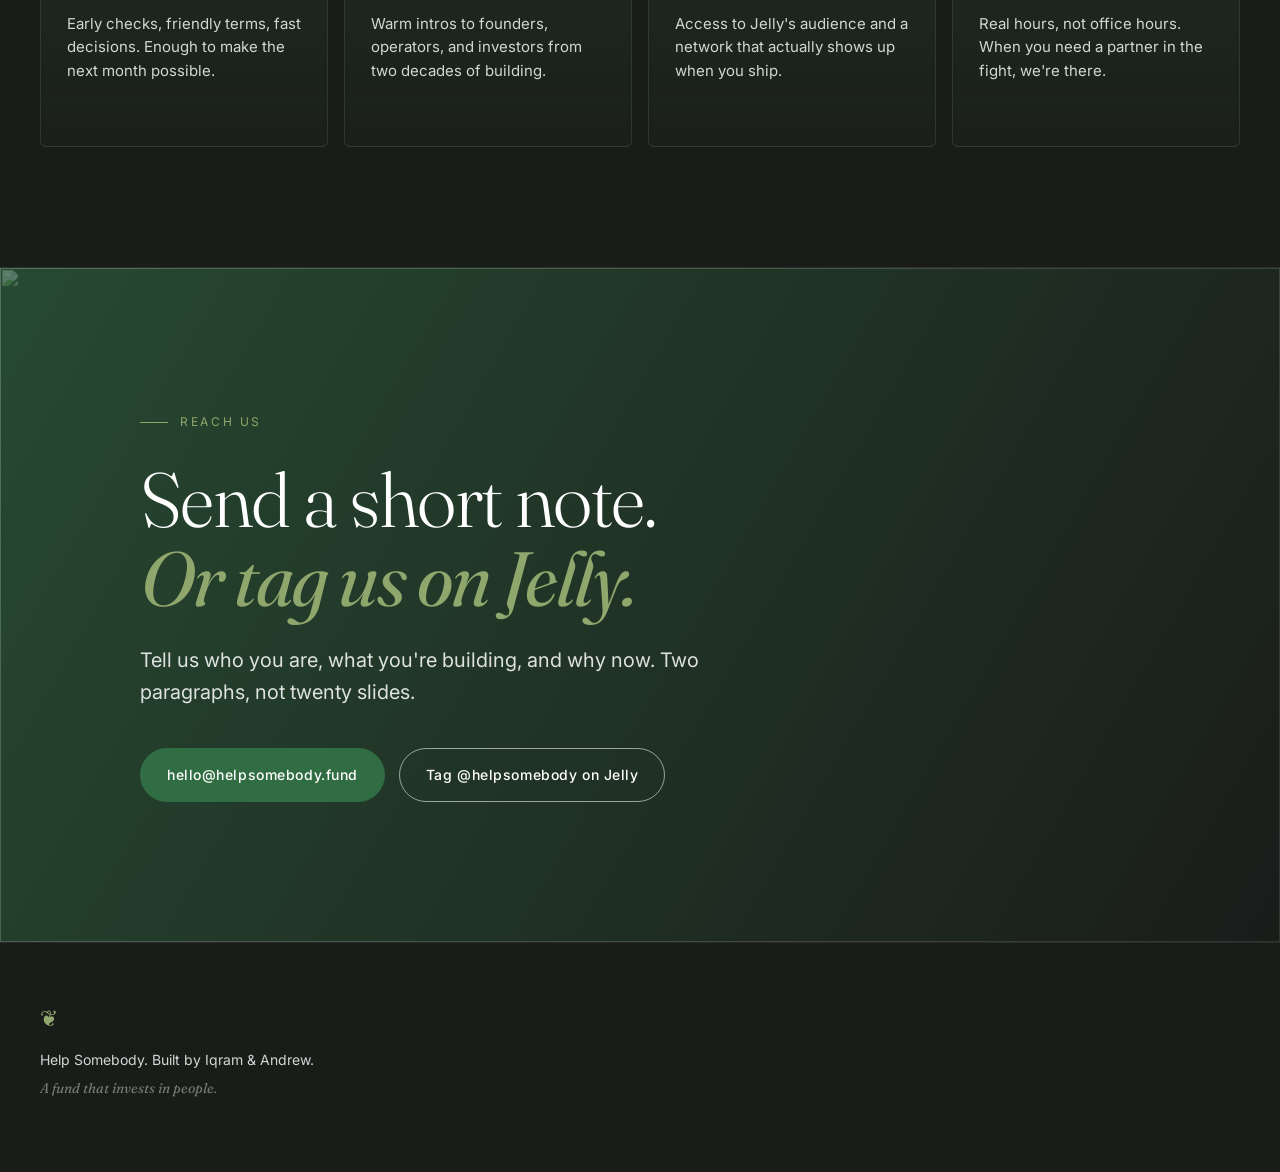
==== commit 38bdf320: "Restore green/gold editorial website with nature imagery; deck stays on its own URL" ====
--- a/index.html
+++ b/index.html
@@ -1,117 +1,175 @@
 <!DOCTYPE html>
 <html lang="en">
 <head>
-<meta charset="utf-8">
-<meta name="viewport" content="width=device-width, initial-scale=1">
-<title>Help Somebody — we invest in people</title>
-<meta name="description" content="Help Somebody is a $10M fund from Iqram Magdon-Ismail and Andrew Staub. We invest in people, then we help them all day.">
-<script>
-  // the deck lives on its own hostname; send it straight to the deck.
-  if (location.hostname.indexOf('help-somebody-deck') === 0) {
-    location.replace('/deck/' + location.search + location.hash);
-  }
-</script>
+<meta charset="UTF-8" />
+<meta name="viewport" content="width=device-width, initial-scale=1" />
+<title>Help Somebody — a fund that invests in people</title>
+<meta name="description" content="Help Somebody is Iqram and Andrew's fund. We invest in people, not decks." />
 <link rel="preconnect" href="https://fonts.googleapis.com">
 <link rel="preconnect" href="https://fonts.gstatic.com" crossorigin>
-<link href="https://fonts.googleapis.com/css2?family=Playfair+Display:ital,wght@0,400;0,500;0,600;1,400;1,500&family=Inter:wght@300;400;500&display=swap" rel="stylesheet">
+<link href="https://fonts.googleapis.com/css2?family=Fraunces:ital,opsz,wght@0,9..144,300;0,9..144,500;0,9..144,700;1,9..144,400&family=Inter:wght@300;400;500;600&display=swap" rel="stylesheet">
 <link rel="stylesheet" href="styles.css">
 </head>
 <body>
 
-<header class="bar">
-  <a class="mark" href="#top">Help Somebody</a>
-  <nav>
-    <a href="#people">People</a>
-    <a href="#us">Us</a>
-    <a href="#contact">Contact</a>
-  </nav>
+<header class="nav">
+  <div class="nav-inner">
+    <a class="mark" href="#top">
+      <span class="mark-leaf">❦</span>
+      <span>Help Somebody</span>
+    </a>
+    <nav>
+      <a href="#principles">Principles</a>
+      <a href="#how">How</a>
+      <a href="#reach">Reach us</a>
+    </nav>
+  </div>
 </header>
 
 <main id="top">
 
   <section class="hero">
-    <p class="kicker">A $10M fund &middot; Iqram Magdon-Ismail &amp; Andrew Staub</p>
-    <h1>We invest in <em>people</em>.<br>Then we help them<br>all day.</h1>
-    <p class="lede">$500,000 checks, and then growth, product, engineering, or fundraising sessions any time you want them.</p>
-    <div class="row">
-      <a class="btn" href="#contact">Get in touch</a>
-      <a class="btn btn--ghost" href="#people">People we backed</a>
+    <div class="hero-bg" aria-hidden="true">
+      <img src="https://images.unsplash.com/photo-1447752875215-b2761acb3c5d?auto=format&fit=crop&w=2400&q=80" alt="" />
+      <div class="hero-veil"></div>
     </div>
-  </section>
-
-  <section class="band" id="why">
-    <div class="grid-2">
-      <div class="col">
-        <p class="num">01</p>
-        <h2>99% of founders get rejected by YC.</h2>
-        <p>They still need help. Most investors ignore them, because chasing unicorns is a business model that only pays attention to a handful of companies a year.</p>
-      </div>
-      <div class="col">
-        <p class="num">02</p>
-        <h2>It has never been cheaper to build.</h2>
-        <p>So there will be far more small and medium hits, and almost nobody is set up to back them. We are.</p>
+    <div class="hero-inner">
+      <p class="eyebrow">A fund by Iqram &amp; Andrew</p>
+      <h1>
+        We invest in
+        <span class="accent"><em>people</em></span>,
+        <br/>not decks.
+      </h1>
+      <p class="lede">
+        Help Somebody backs the person before the plan. Small checks, honest
+        conversations, and the kind of help that actually shows up when it's hard.
+      </p>
+      <div class="cta-row">
+        <a href="#reach" class="btn btn-primary">Reach us</a>
+        <a href="#principles" class="btn btn-ghost">Read the principles</a>
       </div>
     </div>
   </section>
 
-  <section class="band band--ink" id="what">
-    <p class="kicker kicker--light">What you get</p>
-    <h2 class="big">A check, and then we jelly all day.</h2>
-    <ul class="pills">
-      <li>Growth</li>
-      <li>Product</li>
-      <li>Engineering</li>
-      <li>Fundraising</li>
-    </ul>
-    <p class="fine fine--light">Not a quarterly board meeting. A call whenever you're stuck.</p>
+  <section class="vision">
+    <div class="vision-grid">
+      <figure class="v-card v-tall">
+        <img src="https://images.unsplash.com/photo-1500534314209-a25ddb2bd429?auto=format&fit=crop&w=1400&q=80" alt="Morning light over a quiet forest lake" />
+        <figcaption>Quiet ambition.</figcaption>
+      </figure>
+      <figure class="v-card">
+        <img src="https://images.unsplash.com/photo-1470071459604-3b5ec3a7fe05?auto=format&fit=crop&w=1400&q=80" alt="Sunlight through evergreen forest" />
+        <figcaption>Long horizons.</figcaption>
+      </figure>
+      <figure class="v-card">
+        <img src="https://images.unsplash.com/photo-1441974231531-c6227db76b6e?auto=format&fit=crop&w=1400&q=80" alt="Golden sunlight in a tall forest" />
+        <figcaption>Show up when it's hard.</figcaption>
+      </figure>
+      <figure class="v-card v-wide">
+        <img src="https://images.unsplash.com/photo-1501785888041-af3ef285b470?auto=format&fit=crop&w=2000&q=80" alt="Mountain lake at golden hour" />
+        <figcaption>Build something worth handing down.</figcaption>
+      </figure>
+    </div>
   </section>
 
-  <section class="band" id="people">
-    <p class="kicker">People we backed</p>
-    <h2>The unit is the person.<br>The company comes second.</h2>
-    <ol class="people" id="people-list"></ol>
-    <p class="fine" id="also"></p>
+  <section id="principles" class="principles">
+    <div class="section-head">
+      <p class="eyebrow gold">Principles</p>
+      <h2>What we believe.</h2>
+    </div>
+    <ol class="prin-list">
+      <li>
+        <span class="num">01</span>
+        <div>
+          <h3>Back the person.</h3>
+          <p>Ideas change. Character doesn't. We invest in the operator before the opportunity.</p>
+        </div>
+      </li>
+      <li>
+        <span class="num">02</span>
+        <div>
+          <h3>Move at the speed of trust.</h3>
+          <p>No process theater. If we're in, we're in fast. If we're out, we tell you fast.</p>
+        </div>
+      </li>
+      <li>
+        <span class="num">03</span>
+        <div>
+          <h3>Small checks, long tails.</h3>
+          <p>We write early and stay useful for years. The relationship is the return.</p>
+        </div>
+      </li>
+      <li>
+        <span class="num">04</span>
+        <div>
+          <h3>Show up when it's hard.</h3>
+          <p>The 2am call, the pivot, the down round. That's when we're most useful.</p>
+        </div>
+      </li>
+      <li>
+        <span class="num">05</span>
+        <div>
+          <h3>Pay it forward.</h3>
+          <p>Everyone we back is asked to help somebody else. That's the whole thing.</p>
+        </div>
+      </li>
+    </ol>
   </section>
 
-  <section class="band band--rule" id="next">
-    <p class="kicker">Our first checks</p>
-    <h2>Three people. Read the resumes.</h2>
-    <div class="cards" id="next-list"></div>
+  <section id="how" class="how">
+    <div class="how-inner">
+      <div class="section-head">
+        <p class="eyebrow gold">How we help</p>
+        <h2>Money is the smallest part.</h2>
+      </div>
+      <div class="how-grid">
+        <div class="how-card">
+          <h3>Capital</h3>
+          <p>Early checks, friendly terms, fast decisions. Enough to make the next month possible.</p>
+        </div>
+        <div class="how-card">
+          <h3>Introductions</h3>
+          <p>Warm intros to founders, operators, and investors from two decades of building.</p>
+        </div>
+        <div class="how-card">
+          <h3>Distribution</h3>
+          <p>Access to Jelly's audience and a network that actually shows up when you ship.</p>
+        </div>
+        <div class="how-card">
+          <h3>Time</h3>
+          <p>Real hours, not office hours. When you need a partner in the fight, we're there.</p>
+        </div>
+      </div>
+    </div>
   </section>
 
-  <section class="band" id="us">
-    <p class="kicker">Why us</p>
-    <h2>We built Venmo. Now we back the people who built it with us.</h2>
-    <div class="grid-2">
-      <div class="col">
-        <h3>Iqram Magdon-Ismail</h3>
-        <p>Co-founder of Venmo. Now founder of JellyJelly, a supportive community of founders.</p>
+  <section id="reach" class="reach">
+    <div class="reach-bg" aria-hidden="true">
+      <img src="https://images.unsplash.com/photo-1470252649378-9c29740c9fa8?auto=format&fit=crop&w=2000&q=80" alt="" />
+      <div class="reach-veil"></div>
+    </div>
+    <div class="reach-inner">
+      <p class="eyebrow gold">Reach us</p>
+      <h2>Send a short note.<br/><span class="soft">Or tag us on Jelly.</span></h2>
+      <p class="lede light">
+        Tell us who you are, what you're building, and why now. Two paragraphs, not twenty slides.
+      </p>
+      <div class="reach-cta">
+        <a class="btn btn-primary" href="mailto:hello@helpsomebody.fund">hello@helpsomebody.fund</a>
+        <a class="btn btn-ghost light" href="https://jelly.com" target="_blank" rel="noopener">Tag @helpsomebody on Jelly</a>
       </div>
-      <div class="col">
-        <h3>Andrew Staub</h3>
-        <p>Employee #2 and Head of Growth at Venmo. Now Head of Growth at Wefunder.</p>
-      </div>
-    </div>
-    <p class="aside">Friends for twenty years. Our mission is to help as many people as possible.</p>
-  </section>
-
-  <section class="band band--ink" id="contact">
-    <p class="kicker kicker--light">Talk to us</p>
-    <h2 class="big">Tell us who you are.<br>A paragraph beats a deck.</h2>
-    <div class="row">
-      <a class="btn btn--invert" href="mailto:hello@helpsomebody.fund?subject=Help%20Somebody">hello@helpsomebody.fund</a>
-      <a class="btn btn--outline" href="/deck/">Read the deck</a>
     </div>
   </section>
 
 </main>
 
 <footer>
-  <span>Help Somebody</span>
-  <span>Iqram &amp; Andrew</span>
+  <div class="foot-inner">
+    <span class="mark-leaf">❦</span>
+    <p>Help Somebody. Built by Iqram &amp; Andrew.</p>
+    <p class="muted">A fund that invests in people.</p>
+  </div>
 </footer>
 
-<script src="data.js"></script>
-<script src="script.js"></script>
 </body>
 </html>
--- a/styles.css
+++ b/styles.css
@@ -1,319 +1,362 @@
 :root {
-  --paper: #ffffff;
-  --paper-2: #f6f6f4;
-  --ink: #0b0b0b;
-  --ink-2: #5f5f5f;
-  --rule: #e2e2de;
-  --rule-2: #cfcfc9;
-  --max: 1080px;
-}
-
-* { box-sizing: border-box; }
-
-html { scroll-behavior: smooth; }
-
-body {
-  margin: 0;
-  background: var(--paper);
-  color: var(--ink);
-  font-family: 'Inter', system-ui, sans-serif;
+  --spotify: #316D43;
+  --forest: #2B5839;
+  --black: #1A1C1A;
+  --espresso: #4D342B;
+  --bronze: #5C4E37;
+  --sage: #6E8C61;
+  --olive: #8FA66C;
+  --silver: #D3D7D4;
+  --white: #FFFFFF;
+
+  --serif: 'Fraunces', Georgia, serif;
+  --sans: 'Inter', system-ui, sans-serif;
+}
+
+* { box-sizing: border-box; margin: 0; padding: 0; }
+
+html, body {
+  background: var(--black);
+  color: var(--silver);
+  font-family: var(--sans);
+  font-weight: 400;
+  line-height: 1.55;
+  -webkit-font-smoothing: antialiased;
+  scroll-behavior: smooth;
+}
+
+img { display: block; max-width: 100%; height: auto; }
+a { color: inherit; text-decoration: none; }
+
+/* ---------- Nav ---------- */
+.nav {
+  position: sticky; top: 0; z-index: 20;
+  background: rgba(26,28,26,0.72);
+  backdrop-filter: blur(10px);
+  border-bottom: 1px solid rgba(211,215,212,0.08);
+}
+.nav-inner {
+  max-width: 1200px; margin: 0 auto;
+  padding: 18px 24px;
+  display: flex; justify-content: space-between; align-items: center;
+  gap: 24px;
+}
+.mark {
+  display: inline-flex; align-items: baseline; gap: 10px;
+  font-family: var(--serif); font-weight: 500; font-size: 20px;
+  color: var(--white);
+  letter-spacing: 0.01em;
+}
+.mark-leaf { color: var(--olive); font-size: 22px; transform: translateY(2px); }
+.nav nav { display: flex; gap: 28px; }
+.nav nav a {
+  font-size: 13px; letter-spacing: 0.08em; text-transform: uppercase;
+  color: var(--silver);
+  transition: color 0.2s ease;
+}
+.nav nav a:hover { color: var(--olive); }
+
+/* ---------- Hero ---------- */
+.hero {
+  position: relative;
+  min-height: 92vh;
+  display: flex; align-items: center;
+  padding: 120px 24px 100px;
+  overflow: hidden;
+}
+.hero-bg {
+  position: absolute; inset: 0; z-index: 0;
+}
+.hero-bg img {
+  width: 100%; height: 100%; object-fit: cover;
+  filter: saturate(0.85) contrast(1.02);
+}
+.hero-veil {
+  position: absolute; inset: 0;
+  background:
+    radial-gradient(ellipse at 30% 40%, rgba(43,88,57,0.55), transparent 60%),
+    linear-gradient(180deg, rgba(26,28,26,0.55) 0%, rgba(26,28,26,0.82) 60%, rgba(26,28,26,0.98) 100%);
+}
+.hero-inner {
+  position: relative; z-index: 1;
+  max-width: 1200px; width: 100%; margin: 0 auto;
+}
+.eyebrow {
+  font-family: var(--sans);
+  font-size: 12px; letter-spacing: 0.22em; text-transform: uppercase;
+  color: var(--olive);
+  margin-bottom: 22px;
+  display: inline-block;
+  padding-left: 40px;
+  position: relative;
+}
+.eyebrow::before {
+  content: ''; position: absolute; left: 0; top: 50%;
+  width: 28px; height: 1px; background: var(--olive);
+}
+.eyebrow.gold { color: var(--olive); }
+
+h1 {
+  font-family: var(--serif);
   font-weight: 300;
-  font-size: 17px;
+  font-size: clamp(48px, 9vw, 128px);
+  line-height: 0.98;
+  letter-spacing: -0.02em;
+  color: var(--white);
+  max-width: 12ch;
+}
+h1 .accent {
+  color: var(--olive);
+  font-weight: 400;
+}
+h1 .accent em {
+  font-style: italic;
+  font-family: var(--serif);
+}
+
+.lede {
+  margin-top: 32px;
+  font-size: clamp(16px, 1.6vw, 20px);
+  max-width: 52ch;
+  color: var(--silver);
   line-height: 1.6;
-  -webkit-font-smoothing: antialiased;
-}
-
-a { color: inherit; text-decoration: none; }
-
-/* ---------- bar ---------- */
-.bar {
-  position: sticky;
-  top: 0;
-  z-index: 20;
-  display: flex;
-  align-items: center;
-  justify-content: space-between;
+}
+.lede.light { color: rgba(255,255,255,0.85); }
+
+.cta-row {
+  margin-top: 44px;
+  display: flex; gap: 14px; flex-wrap: wrap;
+}
+.btn {
+  display: inline-flex; align-items: center; justify-content: center;
+  padding: 15px 26px;
+  font-family: var(--sans);
+  font-size: 14px; letter-spacing: 0.04em;
+  font-weight: 500;
+  border-radius: 999px;
+  transition: transform 0.2s ease, background 0.2s ease, color 0.2s ease, border-color 0.2s ease;
+  min-height: 48px;
+  border: 1px solid transparent;
+}
+.btn-primary {
+  background: var(--spotify); color: var(--white);
+}
+.btn-primary:hover { background: var(--olive); color: var(--black); transform: translateY(-1px); }
+.btn-ghost {
+  background: transparent; color: var(--silver);
+  border-color: rgba(211,215,212,0.35);
+}
+.btn-ghost:hover { border-color: var(--olive); color: var(--olive); }
+.btn-ghost.light { color: var(--white); border-color: rgba(255,255,255,0.55); }
+.btn-ghost.light:hover { border-color: var(--olive); color: var(--olive); }
+
+/* ---------- Vision grid ---------- */
+.vision {
+  background: var(--black);
+  padding: 90px 24px;
+}
+.vision-grid {
+  max-width: 1200px; margin: 0 auto;
+  display: grid;
+  grid-template-columns: repeat(4, 1fr);
+  grid-auto-rows: 220px;
   gap: 16px;
-  padding: 16px 20px;
-  background: rgba(255, 255, 255, 0.92);
-  backdrop-filter: blur(10px);
-  border-bottom: 1px solid var(--rule);
-}
-.mark {
-  font-family: 'Playfair Display', serif;
-  font-size: 17px;
+}
+.v-card {
+  position: relative;
+  overflow: hidden;
+  border-radius: 4px;
+  background: var(--forest);
+}
+.v-card img {
+  width: 100%; height: 100%; object-fit: cover;
+  filter: saturate(0.9);
+  transition: transform 0.8s ease;
+}
+.v-card:hover img { transform: scale(1.04); }
+.v-card figcaption {
+  position: absolute; left: 20px; bottom: 18px;
+  font-family: var(--serif);
+  font-style: italic;
+  font-size: 18px;
+  color: var(--white);
+  text-shadow: 0 2px 12px rgba(0,0,0,0.6);
+  z-index: 2;
+}
+.v-card::after {
+  content: ''; position: absolute; inset: 0;
+  background: linear-gradient(180deg, transparent 40%, rgba(26,28,26,0.6) 100%);
+  z-index: 1;
+}
+.v-tall { grid-row: span 2; }
+.v-wide { grid-column: span 2; }
+
+/* ---------- Section head ---------- */
+.section-head {
+  max-width: 1200px; margin: 0 auto 60px;
+}
+.section-head h2 {
+  font-family: var(--serif);
+  font-weight: 300;
+  font-size: clamp(36px, 5vw, 72px);
+  line-height: 1.02;
+  letter-spacing: -0.02em;
+  color: var(--white);
+  max-width: 16ch;
+}
+.section-head h2 .soft { color: var(--olive); font-style: italic; font-weight: 400; }
+
+/* ---------- Principles ---------- */
+.principles {
+  background: var(--forest);
+  padding: 120px 24px;
+  border-top: 1px solid rgba(143,166,108,0.15);
+  border-bottom: 1px solid rgba(143,166,108,0.15);
+}
+.prin-list {
+  list-style: none;
+  max-width: 1000px; margin: 0 auto;
+}
+.prin-list li {
+  display: grid;
+  grid-template-columns: 90px 1fr;
+  gap: 32px;
+  padding: 36px 0;
+  border-top: 1px dashed rgba(211,215,212,0.22);
+}
+.prin-list li:last-child { border-bottom: 1px dashed rgba(211,215,212,0.22); }
+.num {
+  font-family: var(--serif);
+  font-size: 22px;
+  color: var(--olive);
+  letter-spacing: 0.02em;
+  padding-top: 4px;
+}
+.prin-list h3 {
+  font-family: var(--serif);
+  font-weight: 400;
+  font-size: clamp(24px, 2.6vw, 34px);
+  color: var(--white);
+  margin-bottom: 10px;
   letter-spacing: -0.01em;
 }
-.bar nav {
-  display: flex;
-  gap: 18px;
-  font-size: 13px;
-  letter-spacing: 0.04em;
-  text-transform: uppercase;
-  color: var(--ink-2);
-}
-.bar nav a { padding: 4px 0; border-bottom: 1px solid transparent; transition: 0.2s; }
-.bar nav a:hover { color: var(--ink); border-color: var(--ink); }
-
-/* ---------- type ---------- */
-.kicker {
-  font-size: 12px;
-  letter-spacing: 0.18em;
-  text-transform: uppercase;
-  color: var(--ink-2);
-  margin: 0 0 24px;
-}
-.kicker--light { color: rgba(255, 255, 255, 0.6); }
-
-h1 {
-  font-family: 'Playfair Display', serif;
+.prin-list p {
+  color: var(--silver);
+  font-size: 16px;
+  max-width: 60ch;
+}
+
+/* ---------- How ---------- */
+.how {
+  background: var(--black);
+  padding: 120px 24px;
+}
+.how-inner { max-width: 1200px; margin: 0 auto; }
+.how-grid {
+  display: grid;
+  grid-template-columns: repeat(4, 1fr);
+  gap: 16px;
+}
+.how-card {
+  background: linear-gradient(180deg, rgba(49,109,67,0.18), rgba(49,109,67,0.04));
+  border: 1px solid rgba(143,166,108,0.18);
+  padding: 32px 26px;
+  border-radius: 6px;
+  min-height: 220px;
+  transition: border-color 0.25s ease, transform 0.25s ease;
+}
+.how-card:hover {
+  border-color: var(--olive);
+  transform: translateY(-3px);
+}
+.how-card h3 {
+  font-family: var(--serif);
   font-weight: 400;
-  font-size: clamp(40px, 9vw, 92px);
+  color: var(--white);
+  font-size: 26px;
+  margin-bottom: 12px;
+}
+.how-card p {
+  color: var(--silver);
+  font-size: 15px;
+  line-height: 1.55;
+}
+
+/* ---------- Reach ---------- */
+.reach {
+  position: relative;
+  padding: 140px 24px;
+  overflow: hidden;
+  border-top: 1px solid rgba(143,166,108,0.15);
+}
+.reach-bg { position: absolute; inset: 0; z-index: 0; }
+.reach-bg img {
+  width: 100%; height: 100%; object-fit: cover;
+  filter: saturate(0.7);
+}
+.reach-veil {
+  position: absolute; inset: 0;
+  background:
+    linear-gradient(120deg, rgba(43,88,57,0.75), rgba(26,28,26,0.85));
+}
+.reach-inner {
+  position: relative; z-index: 1;
+  max-width: 1000px; margin: 0 auto;
+  text-align: left;
+}
+.reach h2 {
+  font-family: var(--serif);
+  font-weight: 300;
+  font-size: clamp(40px, 6vw, 84px);
   line-height: 1.02;
-  letter-spacing: -0.03em;
-  margin: 0 0 28px;
-}
-h1 em { font-style: italic; }
-
-h2 {
-  font-family: 'Playfair Display', serif;
-  font-weight: 400;
-  font-size: clamp(26px, 4.2vw, 42px);
-  line-height: 1.12;
+  color: var(--white);
   letter-spacing: -0.02em;
-  margin: 0 0 20px;
-}
-h2.big { font-size: clamp(30px, 6vw, 62px); }
-
-h3 {
-  font-family: 'Inter', sans-serif;
-  font-weight: 500;
-  font-size: 17px;
-  letter-spacing: 0.01em;
-  margin: 0 0 8px;
-}
-
-p { margin: 0 0 16px; color: var(--ink-2); max-width: 34em; }
-.lede {
-  font-size: clamp(18px, 2.2vw, 22px);
-  line-height: 1.45;
-  color: var(--ink);
-  max-width: 26em;
-  margin-bottom: 34px;
-}
-.fine { font-size: 14px; color: var(--ink-2); }
-.fine b { font-weight: 500; color: var(--ink); }
-.fine--light { color: rgba(255, 255, 255, 0.6); }
-.aside {
-  margin-top: 32px;
-  padding-top: 20px;
-  border-top: 1px solid var(--rule);
-  font-family: 'Playfair Display', serif;
-  font-style: italic;
-  font-size: 19px;
-  color: var(--ink);
-  max-width: 30em;
-}
-.num {
-  font-family: 'Playfair Display', serif;
-  font-size: 13px;
-  letter-spacing: 0.1em;
-  color: var(--rule-2);
-  margin: 0 0 14px;
-}
-
-/* ---------- layout ---------- */
-.hero {
-  max-width: var(--max);
-  margin: 0 auto;
-  padding: 92px 20px 88px;
-}
-.band {
-  max-width: var(--max);
-  margin: 0 auto;
-  padding: 72px 20px;
-  border-top: 1px solid var(--rule);
-}
-.band--rule { background: var(--paper-2); max-width: none; }
-.band--rule > * { max-width: var(--max); margin-left: auto; margin-right: auto; }
-.band--ink {
-  background: var(--ink);
-  color: var(--paper);
-  max-width: none;
-  border-top: none;
-}
-.band--ink > * { max-width: var(--max); margin-left: auto; margin-right: auto; }
-.band--ink h2 { color: var(--paper); }
-
-.grid-2 { display: grid; gap: 40px; }
-.col p { margin-bottom: 0; }
-
-.row { display: flex; flex-wrap: wrap; gap: 12px; }
-
-/* ---------- buttons ---------- */
-.btn {
-  display: inline-flex;
-  align-items: center;
-  min-height: 48px;
-  padding: 12px 26px;
-  background: var(--ink);
-  color: var(--paper);
-  font-size: 14px;
-  letter-spacing: 0.04em;
-  text-transform: uppercase;
-  border: 1px solid var(--ink);
-  transition: 0.18s ease;
-}
-.btn:hover { transform: translateY(-2px); }
-.btn--ghost { background: transparent; color: var(--ink); border-color: var(--rule-2); }
-.btn--ghost:hover { border-color: var(--ink); }
-.btn--invert { background: var(--paper); color: var(--ink); border-color: var(--paper); }
-.btn--outline {
-  background: transparent;
-  color: var(--paper);
-  border-color: rgba(255, 255, 255, 0.4);
-}
-.btn--outline:hover { border-color: var(--paper); }
-
-/* ---------- pills ---------- */
-.pills {
-  list-style: none;
-  display: flex;
-  flex-wrap: wrap;
-  gap: 10px;
-  padding: 0;
-  margin: 26px 0 24px;
-}
-.pills li {
-  padding: 9px 18px;
-  border: 1px solid rgba(255, 255, 255, 0.35);
-  border-radius: 999px;
-  font-size: 14px;
-  letter-spacing: 0.03em;
-}
-
-/* ---------- people ---------- */
-.people { list-style: none; padding: 0; margin: 34px 0 22px; }
-.person {
-  display: grid;
-  grid-template-columns: 32px 1fr;
-  gap: 4px 14px;
-  padding: 20px 0;
-  border-top: 1px solid var(--rule);
-  position: relative;
-}
-.person:last-child { border-bottom: 1px solid var(--rule); }
-.person__i {
-  font-family: 'Playfair Display', serif;
-  font-size: 13px;
-  color: var(--rule-2);
-  padding-top: 4px;
-}
-.person__name {
-  display: block;
-  font-family: 'Playfair Display', serif;
-  font-size: clamp(22px, 3.4vw, 30px);
-  line-height: 1.15;
-  letter-spacing: -0.01em;
-}
-.person__help {
-  display: block;
-  margin-top: 4px;
-  color: var(--ink-2);
-  font-size: 15px;
-}
-.person__co {
-  grid-column: 2;
-  margin-top: 10px;
-  font-size: 11px;
-  letter-spacing: 0.16em;
-  text-transform: uppercase;
-  color: var(--ink);
-}
-.tag {
-  display: inline-block;
-  margin-left: 10px;
-  padding: 3px 9px;
-  border: 1px solid var(--ink);
-  border-radius: 999px;
-  font-family: 'Inter', sans-serif;
-  font-size: 10px;
-  letter-spacing: 0.14em;
-  text-transform: uppercase;
-  vertical-align: middle;
-}
-.person::after {
-  content: '';
-  position: absolute;
-  left: 0;
-  bottom: -1px;
-  height: 1px;
-  width: 0;
-  background: var(--ink);
-  transition: width 0.45s ease;
-}
-.person:hover::after { width: 100%; }
-
-/* ---------- cards ---------- */
-.cards { display: grid; gap: 18px; margin-top: 34px; }
-.card {
-  padding: 26px 24px;
-  background: var(--paper);
-  border: 1px solid var(--rule);
-}
-.card h3 {
-  font-family: 'Playfair Display', serif;
-  font-weight: 400;
-  font-size: 24px;
-  letter-spacing: -0.01em;
-  margin-bottom: 14px;
-  padding-bottom: 14px;
-  border-bottom: 1px solid var(--rule);
-}
-.card ul { list-style: none; padding: 0; margin: 0; }
-.card li {
-  font-size: 15px;
-  color: var(--ink-2);
-  padding: 6px 0 6px 16px;
-  position: relative;
-}
-.card li::before {
-  content: '';
-  position: absolute;
-  left: 0;
-  top: 15px;
-  width: 6px;
-  height: 1px;
-  background: var(--ink);
-}
-
-/* ---------- footer ---------- */
+  margin-top: 8px;
+}
+.reach h2 .soft { color: var(--olive); font-style: italic; font-weight: 400; }
+.reach .lede { margin-top: 26px; max-width: 50ch; }
+.reach-cta { margin-top: 40px; display: flex; gap: 14px; flex-wrap: wrap; }
+
+/* ---------- Footer ---------- */
 footer {
-  display: flex;
-  justify-content: space-between;
-  gap: 16px;
-  max-width: var(--max);
-  margin: 0 auto;
-  padding: 28px 20px 44px;
-  font-size: 12px;
-  letter-spacing: 0.1em;
-  text-transform: uppercase;
-  color: var(--ink-2);
-}
-
-/* ---------- wide ---------- */
-@media (min-width: 760px) {
-  .bar { padding: 18px 32px; }
-  .bar nav { gap: 26px; }
-  .hero { padding: 130px 32px 110px; }
-  .band { padding: 96px 32px; }
-  .grid-2 { grid-template-columns: 1fr 1fr; gap: 56px; }
-  .cards { grid-template-columns: repeat(3, 1fr); gap: 20px; }
-  .person {
-    grid-template-columns: 44px 1fr 200px;
-    align-items: baseline;
-    padding: 26px 0;
+  background: var(--black);
+  padding: 56px 24px 72px;
+  border-top: 1px solid rgba(211,215,212,0.08);
+}
+.foot-inner {
+  max-width: 1200px; margin: 0 auto;
+  display: flex; flex-direction: column; align-items: flex-start; gap: 8px;
+}
+.foot-inner .mark-leaf { font-size: 22px; margin-bottom: 8px; }
+.foot-inner p { color: var(--silver); font-size: 14px; }
+.foot-inner .muted { color: rgba(211,215,212,0.5); font-style: italic; font-family: var(--serif); }
+
+/* ---------- Responsive ---------- */
+@media (max-width: 900px) {
+  .vision-grid {
+    grid-template-columns: repeat(2, 1fr);
+    grid-auto-rows: 200px;
   }
-  .person__co { grid-column: 3; margin-top: 0; text-align: right; }
-  footer { padding: 32px 32px 56px; }
-}
+  .v-tall { grid-row: span 1; }
+  .v-wide { grid-column: span 2; }
+  .how-grid { grid-template-columns: repeat(2, 1fr); }
+}
+
+@media (max-width: 620px) {
+  .nav nav { gap: 16px; }
+  .nav nav a { font-size: 11px; }
+  .hero { min-height: 88vh; padding: 90px 20px 70px; }
+  .lede { margin-top: 22px; }
+  .cta-row { margin-top: 30px; }
+  .btn { padding: 14px 22px; }
+  .vision { padding: 60px 16px; }
+  .vision-grid { grid-template-columns: 1fr; grid-auto-rows: 220px; gap: 12px; }
+  .v-wide { grid-column: span 1; }
+  .principles, .how, .reach { padding: 80px 20px; }
+  .prin-list li { grid-template-columns: 56px 1fr; gap: 16px; padding: 28px 0; }
+  .num { font-size: 18px; }
+  .how-grid { grid-template-columns: 1fr; }
+  .section-head { margin-bottom: 40px; }
+  .reach-cta { flex-direction: column; align-items: stretch; }
+  .reach-cta .btn { width: 100%; }
+}
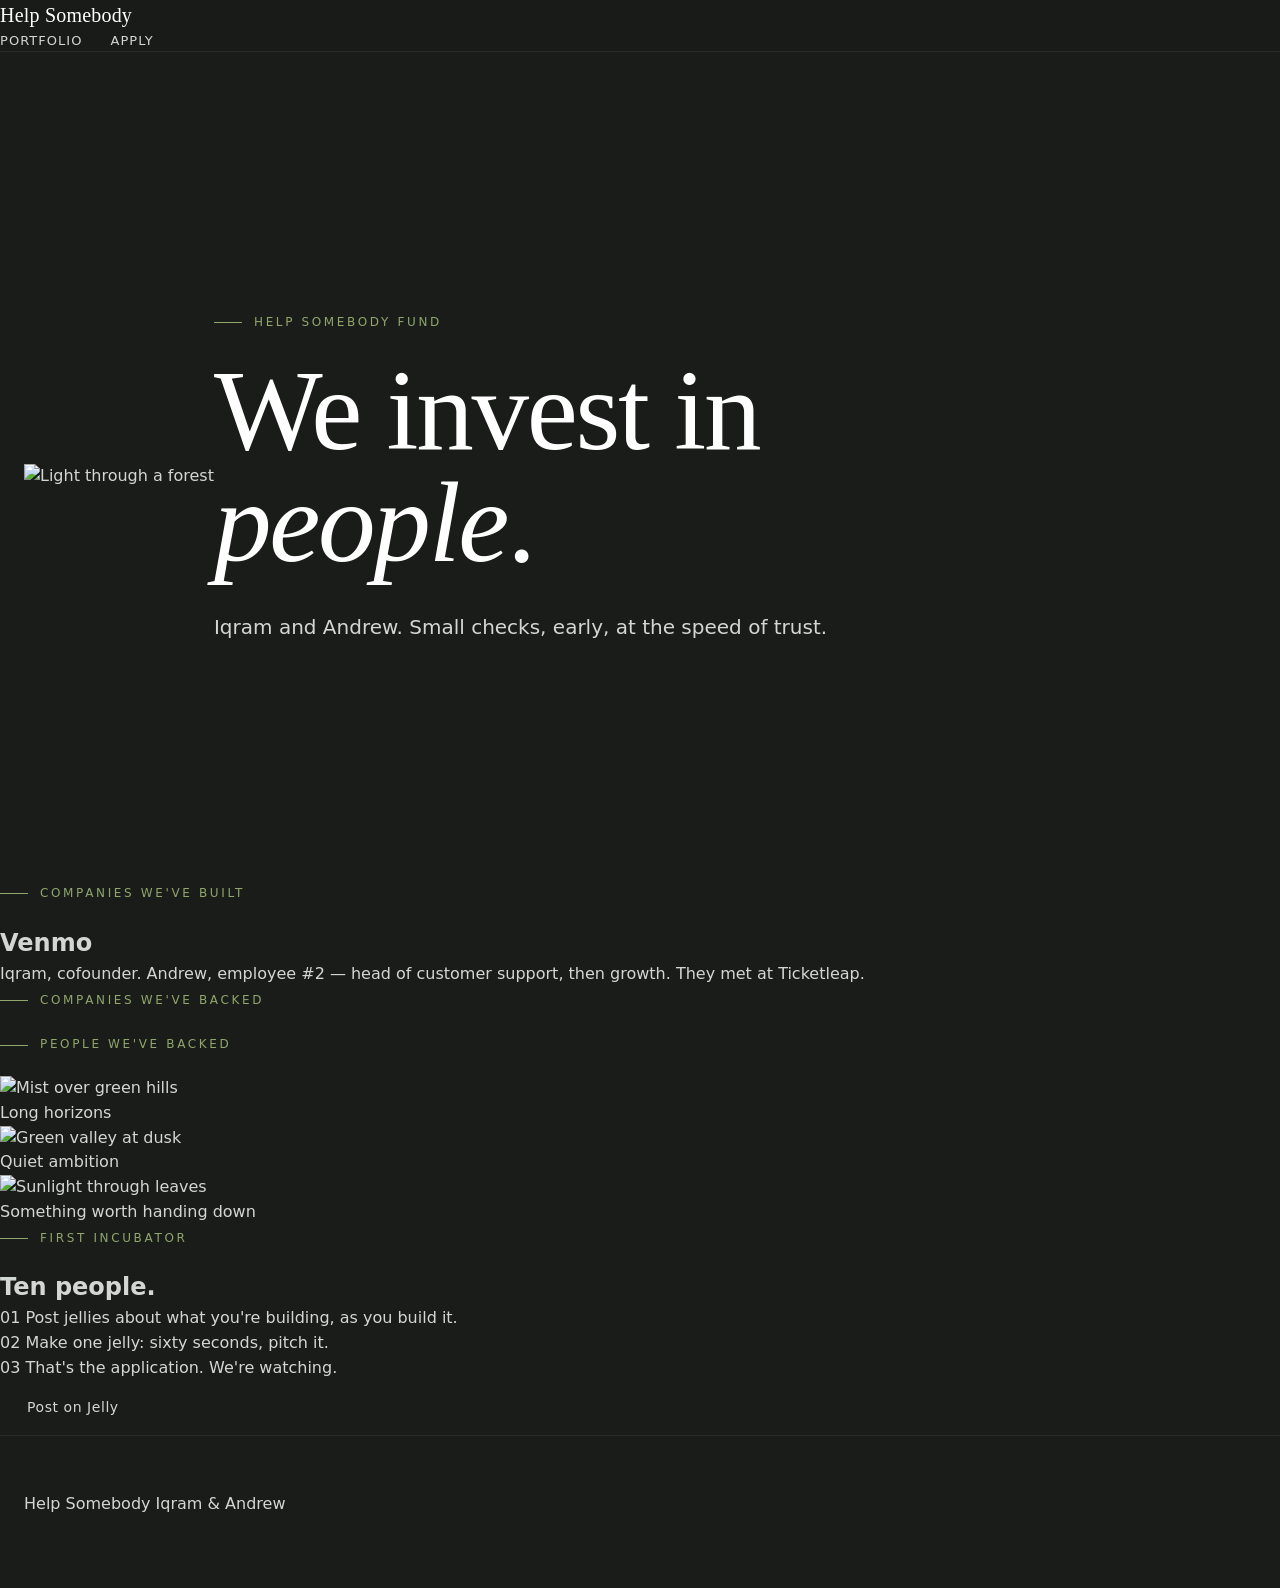
==== commit b57dc5d9: "Restore nature-photo site at root, serve deck at /deck/ with hostname routing" ====
--- a/index.html
+++ b/index.html
@@ -1,175 +1,89 @@
 <!DOCTYPE html>
 <html lang="en">
 <head>
-<meta charset="UTF-8" />
-<meta name="viewport" content="width=device-width, initial-scale=1" />
+<script>if(location.hostname.indexOf('help-somebody-deck')===0&&(location.pathname==='/'||location.pathname==='')){location.replace('/deck/');}</script>
+<meta charset="utf-8">
+<meta name="viewport" content="width=device-width, initial-scale=1">
 <title>Help Somebody — a fund that invests in people</title>
-<meta name="description" content="Help Somebody is Iqram and Andrew's fund. We invest in people, not decks." />
+<meta name="description" content="Help Somebody is a fund from Iqram and Andrew that invests in people.">
 <link rel="preconnect" href="https://fonts.googleapis.com">
 <link rel="preconnect" href="https://fonts.gstatic.com" crossorigin>
-<link href="https://fonts.googleapis.com/css2?family=Fraunces:ital,opsz,wght@0,9..144,300;0,9..144,500;0,9..144,700;1,9..144,400&family=Inter:wght@300;400;500;600&display=swap" rel="stylesheet">
+<link href="https://fonts.googleapis.com/css2?family=Inter+Tight:ital,wght@0,300;0,400;0,500;0,600;1,400&family=IBM+Plex+Mono:wght@400;500&display=swap" rel="stylesheet">
 <link rel="stylesheet" href="styles.css">
 </head>
 <body>
 
 <header class="nav">
-  <div class="nav-inner">
-    <a class="mark" href="#top">
-      <span class="mark-leaf">❦</span>
-      <span>Help Somebody</span>
-    </a>
-    <nav>
-      <a href="#principles">Principles</a>
-      <a href="#how">How</a>
-      <a href="#reach">Reach us</a>
-    </nav>
-  </div>
+  <a class="mark" href="#top">Help&nbsp;Somebody</a>
+  <nav>
+    <a href="#portfolio">Portfolio</a>
+    <a class="nav-cta" href="#apply">Apply</a>
+  </nav>
 </header>
 
 <main id="top">
 
   <section class="hero">
-    <div class="hero-bg" aria-hidden="true">
-      <img src="https://images.unsplash.com/photo-1447752875215-b2761acb3c5d?auto=format&fit=crop&w=2400&q=80" alt="" />
-      <div class="hero-veil"></div>
+    <div class="hero-media">
+      <img src="https://images.unsplash.com/photo-1441974231531-c6227db76b6e?auto=format&amp;fit=crop&amp;w=2000&amp;q=80" alt="Light through a forest">
     </div>
-    <div class="hero-inner">
-      <p class="eyebrow">A fund by Iqram &amp; Andrew</p>
-      <h1>
-        We invest in
-        <span class="accent"><em>people</em></span>,
-        <br/>not decks.
-      </h1>
-      <p class="lede">
-        Help Somebody backs the person before the plan. Small checks, honest
-        conversations, and the kind of help that actually shows up when it's hard.
-      </p>
-      <div class="cta-row">
-        <a href="#reach" class="btn btn-primary">Reach us</a>
-        <a href="#principles" class="btn btn-ghost">Read the principles</a>
-      </div>
+    <div class="hero-body">
+      <p class="eyebrow">Help Somebody Fund</p>
+      <h1>We invest in <em>people</em>.</h1>
+      <p class="lede">Iqram and Andrew. Small checks, early, at the speed of trust.</p>
     </div>
   </section>
 
-  <section class="vision">
-    <div class="vision-grid">
-      <figure class="v-card v-tall">
-        <img src="https://images.unsplash.com/photo-1500534314209-a25ddb2bd429?auto=format&fit=crop&w=1400&q=80" alt="Morning light over a quiet forest lake" />
-        <figcaption>Quiet ambition.</figcaption>
-      </figure>
-      <figure class="v-card">
-        <img src="https://images.unsplash.com/photo-1470071459604-3b5ec3a7fe05?auto=format&fit=crop&w=1400&q=80" alt="Sunlight through evergreen forest" />
-        <figcaption>Long horizons.</figcaption>
-      </figure>
-      <figure class="v-card">
-        <img src="https://images.unsplash.com/photo-1441974231531-c6227db76b6e?auto=format&fit=crop&w=1400&q=80" alt="Golden sunlight in a tall forest" />
-        <figcaption>Show up when it's hard.</figcaption>
-      </figure>
-      <figure class="v-card v-wide">
-        <img src="https://images.unsplash.com/photo-1501785888041-af3ef285b470?auto=format&fit=crop&w=2000&q=80" alt="Mountain lake at golden hour" />
-        <figcaption>Build something worth handing down.</figcaption>
-      </figure>
-    </div>
+  <section class="band" id="built">
+    <p class="eyebrow">Companies we've built</p>
+    <h2 class="built-name">Venmo</h2>
+    <p class="built-note">Iqram, cofounder. Andrew, employee&nbsp;#2 — head of customer support, then growth. They met at Ticketleap.</p>
   </section>
 
-  <section id="principles" class="principles">
-    <div class="section-head">
-      <p class="eyebrow gold">Principles</p>
-      <h2>What we believe.</h2>
-    </div>
-    <ol class="prin-list">
-      <li>
-        <span class="num">01</span>
-        <div>
-          <h3>Back the person.</h3>
-          <p>Ideas change. Character doesn't. We invest in the operator before the opportunity.</p>
-        </div>
-      </li>
-      <li>
-        <span class="num">02</span>
-        <div>
-          <h3>Move at the speed of trust.</h3>
-          <p>No process theater. If we're in, we're in fast. If we're out, we tell you fast.</p>
-        </div>
-      </li>
-      <li>
-        <span class="num">03</span>
-        <div>
-          <h3>Small checks, long tails.</h3>
-          <p>We write early and stay useful for years. The relationship is the return.</p>
-        </div>
-      </li>
-      <li>
-        <span class="num">04</span>
-        <div>
-          <h3>Show up when it's hard.</h3>
-          <p>The 2am call, the pivot, the down round. That's when we're most useful.</p>
-        </div>
-      </li>
-      <li>
-        <span class="num">05</span>
-        <div>
-          <h3>Pay it forward.</h3>
-          <p>Everyone we back is asked to help somebody else. That's the whole thing.</p>
-        </div>
-      </li>
-    </ol>
+  <section class="band alt" id="portfolio">
+    <p class="eyebrow">Companies we've backed</p>
+    <div class="cols" id="portfolio-cols"></div>
   </section>
 
-  <section id="how" class="how">
-    <div class="how-inner">
-      <div class="section-head">
-        <p class="eyebrow gold">How we help</p>
-        <h2>Money is the smallest part.</h2>
-      </div>
-      <div class="how-grid">
-        <div class="how-card">
-          <h3>Capital</h3>
-          <p>Early checks, friendly terms, fast decisions. Enough to make the next month possible.</p>
-        </div>
-        <div class="how-card">
-          <h3>Introductions</h3>
-          <p>Warm intros to founders, operators, and investors from two decades of building.</p>
-        </div>
-        <div class="how-card">
-          <h3>Distribution</h3>
-          <p>Access to Jelly's audience and a network that actually shows up when you ship.</p>
-        </div>
-        <div class="how-card">
-          <h3>Time</h3>
-          <p>Real hours, not office hours. When you need a partner in the fight, we're there.</p>
-        </div>
-      </div>
-    </div>
+  <section class="band" id="people">
+    <p class="eyebrow">People we've backed</p>
+    <ul class="people" id="people-list"></ul>
   </section>
 
-  <section id="reach" class="reach">
-    <div class="reach-bg" aria-hidden="true">
-      <img src="https://images.unsplash.com/photo-1470252649378-9c29740c9fa8?auto=format&fit=crop&w=2000&q=80" alt="" />
-      <div class="reach-veil"></div>
-    </div>
-    <div class="reach-inner">
-      <p class="eyebrow gold">Reach us</p>
-      <h2>Send a short note.<br/><span class="soft">Or tag us on Jelly.</span></h2>
-      <p class="lede light">
-        Tell us who you are, what you're building, and why now. Two paragraphs, not twenty slides.
-      </p>
-      <div class="reach-cta">
-        <a class="btn btn-primary" href="mailto:hello@helpsomebody.fund">hello@helpsomebody.fund</a>
-        <a class="btn btn-ghost light" href="https://jelly.com" target="_blank" rel="noopener">Tag @helpsomebody on Jelly</a>
-      </div>
-    </div>
+  <section class="visions" aria-label="Visions">
+    <figure>
+      <img src="https://images.unsplash.com/photo-1470071459604-3b5ec3a7fe05?auto=format&amp;fit=crop&amp;w=1400&amp;q=80" alt="Mist over green hills">
+      <figcaption>Long horizons</figcaption>
+    </figure>
+    <figure>
+      <img src="https://images.unsplash.com/photo-1501854140801-50d01698950b?auto=format&amp;fit=crop&amp;w=1400&amp;q=80" alt="Green valley at dusk">
+      <figcaption>Quiet ambition</figcaption>
+    </figure>
+    <figure>
+      <img src="https://images.unsplash.com/photo-1518495973542-4542c06a5843?auto=format&amp;fit=crop&amp;w=1400&amp;q=80" alt="Sunlight through leaves">
+      <figcaption>Something worth handing down</figcaption>
+    </figure>
+  </section>
+
+  <section class="band apply" id="apply">
+    <p class="eyebrow">First incubator</p>
+    <h2>Ten people.</h2>
+    <ol class="steps">
+      <li><span>01</span> Post jellies about what you're building, as you build it.</li>
+      <li><span>02</span> Make one jelly: sixty seconds, pitch it.</li>
+      <li><span>03</span> That's the application. We're watching.</li>
+    </ol>
+    <a class="btn" href="https://jellyjelly.com">Post on Jelly</a>
   </section>
 
 </main>
 
 <footer>
-  <div class="foot-inner">
-    <span class="mark-leaf">❦</span>
-    <p>Help Somebody. Built by Iqram &amp; Andrew.</p>
-    <p class="muted">A fund that invests in people.</p>
-  </div>
+  <span>Help Somebody</span>
+  <span>Iqram &amp; Andrew</span>
 </footer>
 
+<script src="data.js"></script>
+<script src="script.js"></script>
 </body>
 </html>
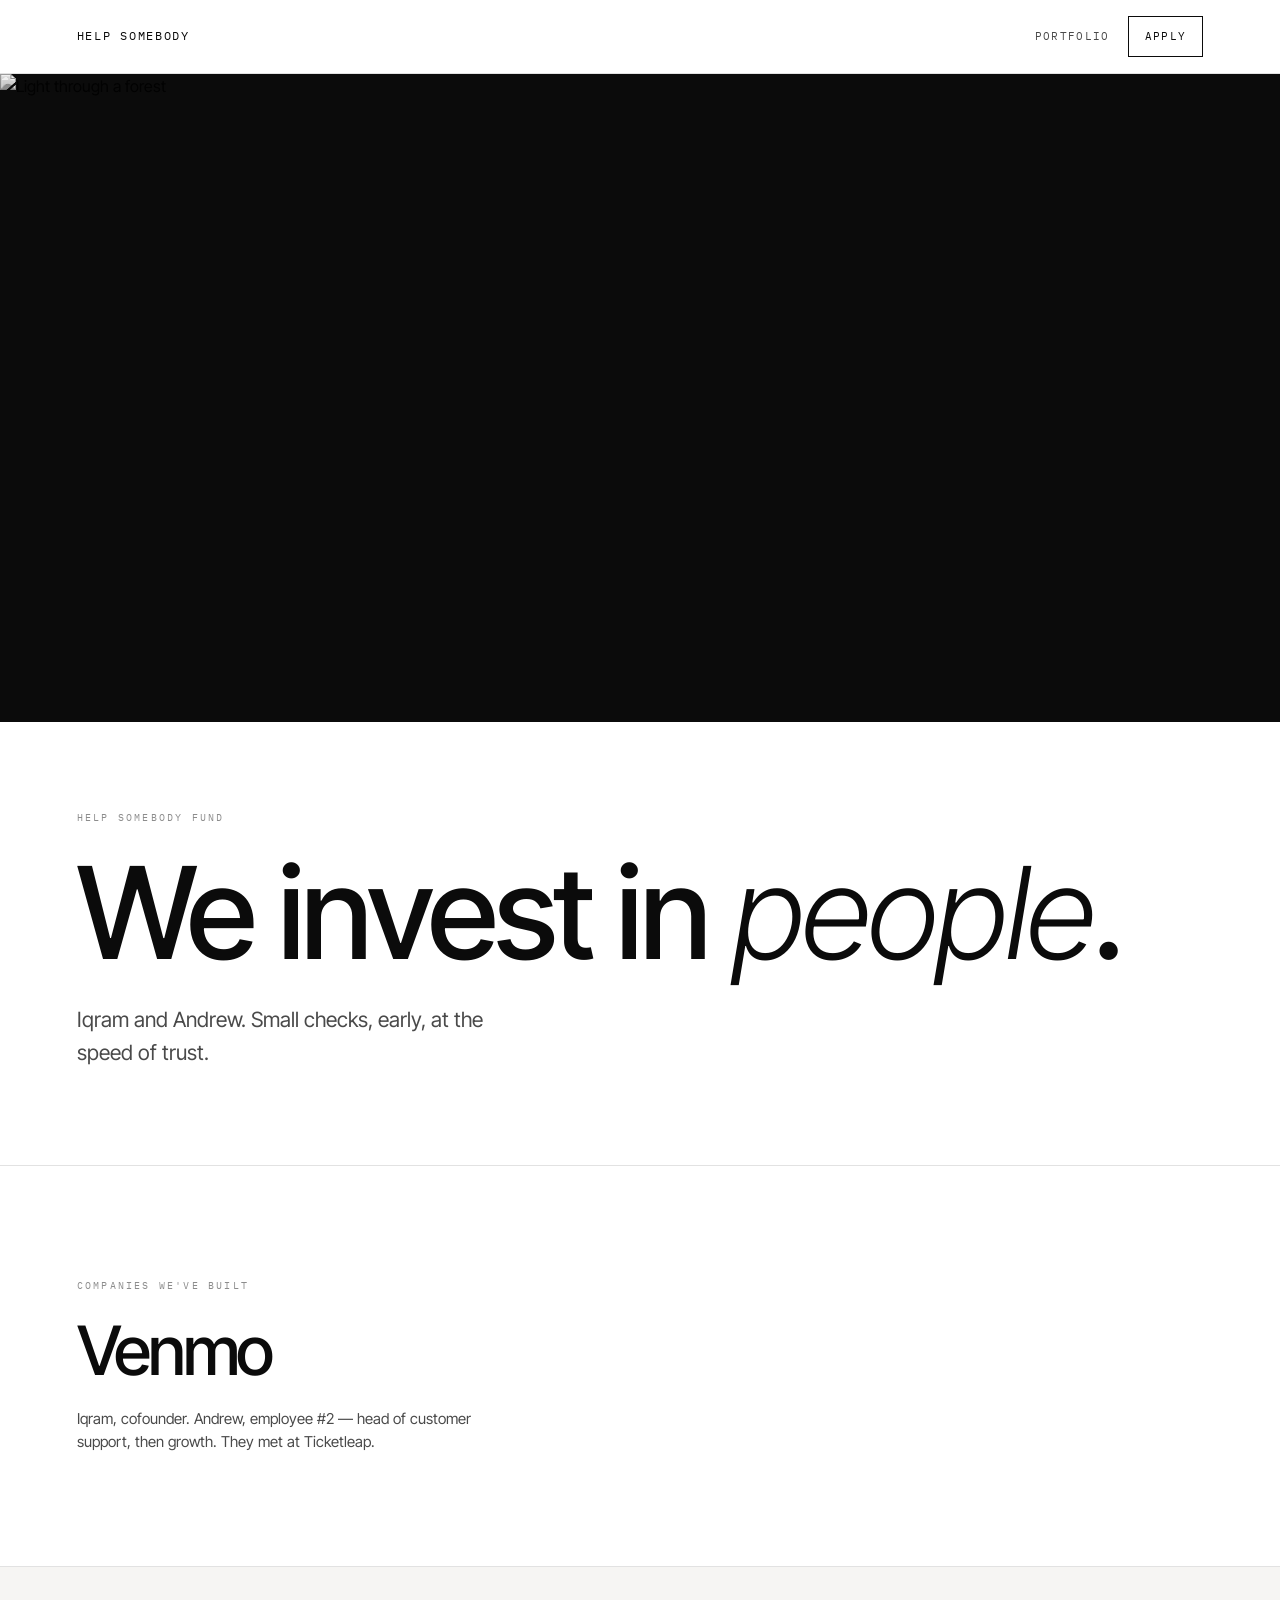
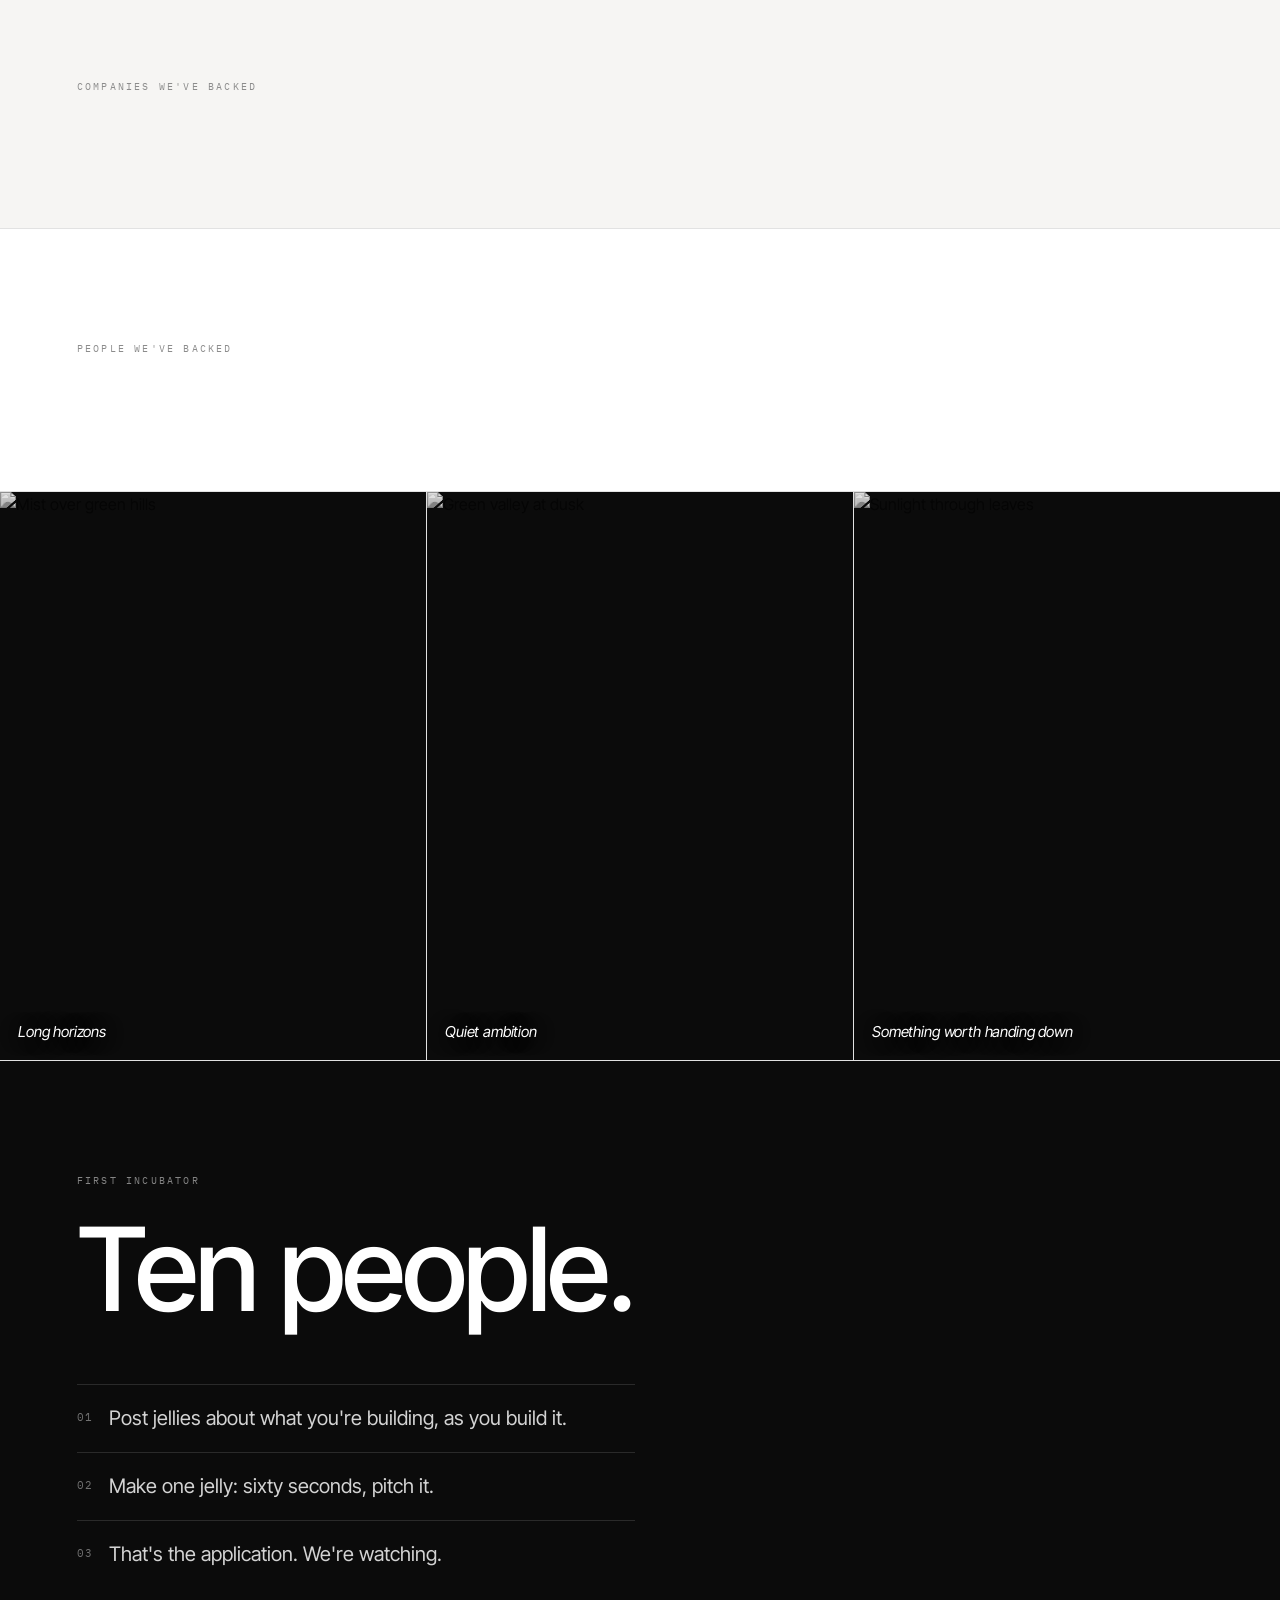
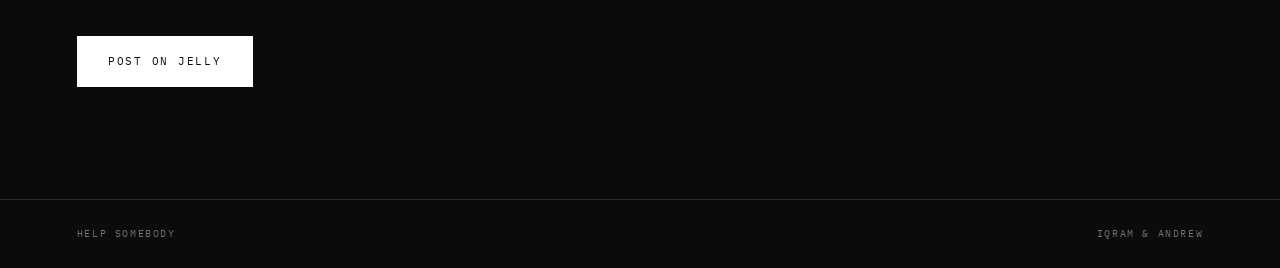
==== commit df22a01b: "Add internal docs at /docs, route docs hostname; site stays v4" ====
--- a/index.html
+++ b/index.html
@@ -1,7 +1,7 @@
 <!DOCTYPE html>
 <html lang="en">
 <head>
-<script>if(location.hostname.indexOf('help-somebody-deck')===0&&(location.pathname==='/'||location.pathname==='')){location.replace('/deck/');}</script>
+<script>(function(){var h=location.hostname,p=location.pathname;if(p!=='/'&&p!=='')return;if(h.indexOf('help-somebody-deck')===0){location.replace('/deck/');}else if(h.indexOf('help-somebody-docs')===0){location.replace('/docs/');}})();</script>
 <meta charset="utf-8">
 <meta name="viewport" content="width=device-width, initial-scale=1">
 <title>Help Somebody — a fund that invests in people</title>
--- a/styles.css
+++ b/styles.css
@@ -1,362 +1,348 @@
+/* Help Somebody — black & white, luxury/minimal */
+
 :root {
-  --spotify: #316D43;
-  --forest: #2B5839;
-  --black: #1A1C1A;
-  --espresso: #4D342B;
-  --bronze: #5C4E37;
-  --sage: #6E8C61;
-  --olive: #8FA66C;
-  --silver: #D3D7D4;
-  --white: #FFFFFF;
-
-  --serif: 'Fraunces', Georgia, serif;
-  --sans: 'Inter', system-ui, sans-serif;
-}
-
-* { box-sizing: border-box; margin: 0; padding: 0; }
-
-html, body {
-  background: var(--black);
-  color: var(--silver);
-  font-family: var(--sans);
+  --ink: #0B0B0B;
+  --ink-soft: #4A4A4A;
+  --ink-faint: #8C8C8C;
+  --line: #E2E2E2;
+  --line-dark: #2A2A2A;
+  --paper: #FFFFFF;
+  --paper-warm: #F6F5F3;
+  --pad: clamp(20px, 6vw, 96px);
+}
+
+* { box-sizing: border-box; }
+
+html { -webkit-text-size-adjust: 100%; scroll-behavior: smooth; }
+
+body {
+  margin: 0;
+  background: var(--paper);
+  color: var(--ink);
+  font-family: 'Inter Tight', -apple-system, Helvetica, Arial, sans-serif;
   font-weight: 400;
   line-height: 1.55;
   -webkit-font-smoothing: antialiased;
-  scroll-behavior: smooth;
 }
 
 img { display: block; max-width: 100%; height: auto; }
+
 a { color: inherit; text-decoration: none; }
 
-/* ---------- Nav ---------- */
+/* ---------- shared type ---------- */
+
+.eyebrow {
+  font-family: 'IBM Plex Mono', ui-monospace, monospace;
+  font-size: 10px;
+  letter-spacing: .22em;
+  text-transform: uppercase;
+  color: var(--ink-faint);
+  margin: 0 0 22px;
+}
+
+h1, h2, h3 {
+  font-weight: 500;
+  letter-spacing: -.03em;
+  line-height: 1.02;
+  margin: 0;
+}
+
+/* ---------- nav ---------- */
+
 .nav {
-  position: sticky; top: 0; z-index: 20;
-  background: rgba(26,28,26,0.72);
+  position: sticky;
+  top: 0;
+  z-index: 20;
+  display: flex;
+  align-items: center;
+  justify-content: space-between;
+  gap: 16px;
+  padding: 16px var(--pad);
+  background: rgba(255,255,255,.86);
   backdrop-filter: blur(10px);
-  border-bottom: 1px solid rgba(211,215,212,0.08);
-}
-.nav-inner {
-  max-width: 1200px; margin: 0 auto;
-  padding: 18px 24px;
-  display: flex; justify-content: space-between; align-items: center;
-  gap: 24px;
-}
+  border-bottom: 1px solid var(--line);
+}
+
 .mark {
-  display: inline-flex; align-items: baseline; gap: 10px;
-  font-family: var(--serif); font-weight: 500; font-size: 20px;
-  color: var(--white);
-  letter-spacing: 0.01em;
-}
-.mark-leaf { color: var(--olive); font-size: 22px; transform: translateY(2px); }
-.nav nav { display: flex; gap: 28px; }
+  font-family: 'IBM Plex Mono', monospace;
+  font-size: 12px;
+  letter-spacing: .14em;
+  text-transform: uppercase;
+}
+
+.nav nav { display: flex; align-items: center; gap: 8px; }
+
 .nav nav a {
-  font-size: 13px; letter-spacing: 0.08em; text-transform: uppercase;
-  color: var(--silver);
-  transition: color 0.2s ease;
-}
-.nav nav a:hover { color: var(--olive); }
-
-/* ---------- Hero ---------- */
-.hero {
+  font-family: 'IBM Plex Mono', monospace;
+  font-size: 11px;
+  letter-spacing: .12em;
+  text-transform: uppercase;
+  color: var(--ink-soft);
+  padding: 12px 10px;
+}
+
+.nav nav a:hover { color: var(--ink); }
+
+.nav-cta {
+  color: var(--ink) !important;
+  border: 1px solid var(--ink);
+  padding: 11px 16px !important;
+  transition: background .2s ease, color .2s ease;
+}
+
+.nav-cta:hover { background: var(--ink); color: #fff !important; }
+
+/* ---------- hero ---------- */
+
+.hero { border-bottom: 1px solid var(--line); }
+
+.hero-media {
   position: relative;
-  min-height: 92vh;
-  display: flex; align-items: center;
-  padding: 120px 24px 100px;
+  height: 52vh;
+  min-height: 300px;
   overflow: hidden;
-}
-.hero-bg {
-  position: absolute; inset: 0; z-index: 0;
-}
-.hero-bg img {
-  width: 100%; height: 100%; object-fit: cover;
-  filter: saturate(0.85) contrast(1.02);
-}
-.hero-veil {
-  position: absolute; inset: 0;
-  background:
-    radial-gradient(ellipse at 30% 40%, rgba(43,88,57,0.55), transparent 60%),
-    linear-gradient(180deg, rgba(26,28,26,0.55) 0%, rgba(26,28,26,0.82) 60%, rgba(26,28,26,0.98) 100%);
-}
-.hero-inner {
-  position: relative; z-index: 1;
-  max-width: 1200px; width: 100%; margin: 0 auto;
-}
-.eyebrow {
-  font-family: var(--sans);
-  font-size: 12px; letter-spacing: 0.22em; text-transform: uppercase;
-  color: var(--olive);
-  margin-bottom: 22px;
+  background: var(--ink);
+}
+
+.hero-media img {
+  width: 100%;
+  height: 100%;
+  object-fit: cover;
+  filter: grayscale(100%) contrast(1.08) brightness(.94);
+}
+
+.hero-body { padding: clamp(36px, 8vw, 88px) var(--pad) clamp(44px, 9vw, 96px); }
+
+h1 {
+  font-size: clamp(44px, 12vw, 128px);
+  max-width: 15ch;
+}
+
+h1 em {
+  font-style: italic;
+  font-weight: 300;
+}
+
+.lede {
+  margin: 26px 0 0;
+  max-width: 34ch;
+  font-size: clamp(16px, 2.4vw, 21px);
+  color: var(--ink-soft);
+}
+
+/* ---------- bands ---------- */
+
+.band {
+  padding: clamp(48px, 9vw, 112px) var(--pad);
+  border-bottom: 1px solid var(--line);
+}
+
+.band.alt { background: var(--paper-warm); }
+
+.band h2 { font-size: clamp(32px, 7vw, 68px); }
+
+.built-name {
+  font-size: clamp(48px, 14vw, 150px);
+  letter-spacing: -.05em;
+}
+
+.built-note {
+  margin: 22px 0 0;
+  max-width: 46ch;
+  font-size: 15px;
+  color: var(--ink-soft);
+}
+
+/* ---------- portfolio columns ---------- */
+
+.cols {
+  display: grid;
+  gap: clamp(32px, 5vw, 72px);
+}
+
+.col h3 {
+  font-family: 'IBM Plex Mono', monospace;
+  font-size: 10px;
+  font-weight: 500;
+  letter-spacing: .22em;
+  text-transform: uppercase;
+  color: var(--ink-faint);
+  padding-bottom: 12px;
+  border-bottom: 1px solid var(--line);
+}
+
+.col ul { list-style: none; margin: 0; padding: 0; }
+
+.col li {
+  display: flex;
+  align-items: baseline;
+  justify-content: space-between;
+  gap: 12px;
+  padding: 14px 0;
+  border-bottom: 1px solid var(--line);
+  font-size: clamp(19px, 4vw, 26px);
+  letter-spacing: -.02em;
+}
+
+.col li .dot {
+  flex: none;
+  width: 5px;
+  height: 5px;
+  border-radius: 50%;
+  background: var(--ink);
+  opacity: .18;
+  transition: opacity .2s ease, transform .2s ease;
+}
+
+.col li:hover .dot { opacity: 1; transform: scale(1.6); }
+
+/* ---------- people ---------- */
+
+.people {
+  list-style: none;
+  margin: 0;
+  padding: 0;
+  display: grid;
+  grid-template-columns: 1fr;
+}
+
+.people li {
+  padding: 14px 0;
+  border-bottom: 1px solid var(--line);
+  font-size: clamp(21px, 5vw, 32px);
+  letter-spacing: -.03em;
+  font-weight: 500;
+}
+
+/* ---------- visions ---------- */
+
+.visions {
+  display: grid;
+  grid-template-columns: 1fr;
+  gap: 1px;
+  background: var(--line);
+  border-bottom: 1px solid var(--line);
+}
+
+.visions figure {
+  position: relative;
+  margin: 0;
+  overflow: hidden;
+  background: var(--ink);
+  aspect-ratio: 4 / 3;
+}
+
+.visions img {
+  width: 100%;
+  height: 100%;
+  object-fit: cover;
+  filter: grayscale(100%) contrast(1.05) brightness(.88);
+  transition: transform 1.1s cubic-bezier(.2,.7,.2,1), filter .5s ease;
+}
+
+.visions figure:hover img { transform: scale(1.05); filter: grayscale(100%) contrast(1.1) brightness(1); }
+
+.visions figcaption {
+  position: absolute;
+  left: 18px;
+  bottom: 16px;
+  color: #fff;
+  font-style: italic;
+  font-size: 15px;
+  letter-spacing: -.01em;
+  text-shadow: 0 1px 18px rgba(0,0,0,.55);
+}
+
+/* ---------- apply ---------- */
+
+.apply {
+  background: var(--ink);
+  color: #fff;
+  border-bottom: none;
+}
+
+.apply .eyebrow { color: rgba(255,255,255,.5); }
+
+.apply h2 { font-size: clamp(40px, 12vw, 116px); }
+
+.steps {
+  list-style: none;
+  margin: clamp(30px, 5vw, 56px) 0 0;
+  padding: 0;
+  max-width: 62ch;
+}
+
+.steps li {
+  display: flex;
+  gap: 16px;
+  padding: 18px 0;
+  border-top: 1px solid var(--line-dark);
+  font-size: clamp(16px, 2.4vw, 20px);
+  color: rgba(255,255,255,.82);
+}
+
+.steps li span {
+  font-family: 'IBM Plex Mono', monospace;
+  font-size: 11px;
+  letter-spacing: .12em;
+  color: rgba(255,255,255,.42);
+  padding-top: 6px;
+  flex: none;
+}
+
+.btn {
   display: inline-block;
-  padding-left: 40px;
-  position: relative;
-}
-.eyebrow::before {
-  content: ''; position: absolute; left: 0; top: 50%;
-  width: 28px; height: 1px; background: var(--olive);
-}
-.eyebrow.gold { color: var(--olive); }
-
-h1 {
-  font-family: var(--serif);
-  font-weight: 300;
-  font-size: clamp(48px, 9vw, 128px);
-  line-height: 0.98;
-  letter-spacing: -0.02em;
-  color: var(--white);
-  max-width: 12ch;
-}
-h1 .accent {
-  color: var(--olive);
-  font-weight: 400;
-}
-h1 .accent em {
-  font-style: italic;
-  font-family: var(--serif);
-}
-
-.lede {
-  margin-top: 32px;
-  font-size: clamp(16px, 1.6vw, 20px);
-  max-width: 52ch;
-  color: var(--silver);
-  line-height: 1.6;
-}
-.lede.light { color: rgba(255,255,255,0.85); }
-
-.cta-row {
-  margin-top: 44px;
-  display: flex; gap: 14px; flex-wrap: wrap;
-}
-.btn {
-  display: inline-flex; align-items: center; justify-content: center;
-  padding: 15px 26px;
-  font-family: var(--sans);
-  font-size: 14px; letter-spacing: 0.04em;
-  font-weight: 500;
-  border-radius: 999px;
-  transition: transform 0.2s ease, background 0.2s ease, color 0.2s ease, border-color 0.2s ease;
+  margin-top: clamp(30px, 5vw, 48px);
+  padding: 16px 30px;
   min-height: 48px;
-  border: 1px solid transparent;
-}
-.btn-primary {
-  background: var(--spotify); color: var(--white);
-}
-.btn-primary:hover { background: var(--olive); color: var(--black); transform: translateY(-1px); }
-.btn-ghost {
-  background: transparent; color: var(--silver);
-  border-color: rgba(211,215,212,0.35);
-}
-.btn-ghost:hover { border-color: var(--olive); color: var(--olive); }
-.btn-ghost.light { color: var(--white); border-color: rgba(255,255,255,0.55); }
-.btn-ghost.light:hover { border-color: var(--olive); color: var(--olive); }
-
-/* ---------- Vision grid ---------- */
-.vision {
-  background: var(--black);
-  padding: 90px 24px;
-}
-.vision-grid {
-  max-width: 1200px; margin: 0 auto;
-  display: grid;
-  grid-template-columns: repeat(4, 1fr);
-  grid-auto-rows: 220px;
+  background: #fff;
+  color: var(--ink);
+  font-family: 'IBM Plex Mono', monospace;
+  font-size: 11px;
+  letter-spacing: .16em;
+  text-transform: uppercase;
+  border: 1px solid #fff;
+  transition: background .2s ease, color .2s ease;
+}
+
+.btn:hover { background: transparent; color: #fff; }
+
+/* ---------- footer ---------- */
+
+footer {
+  display: flex;
+  justify-content: space-between;
   gap: 16px;
-}
-.v-card {
-  position: relative;
-  overflow: hidden;
-  border-radius: 4px;
-  background: var(--forest);
-}
-.v-card img {
-  width: 100%; height: 100%; object-fit: cover;
-  filter: saturate(0.9);
-  transition: transform 0.8s ease;
-}
-.v-card:hover img { transform: scale(1.04); }
-.v-card figcaption {
-  position: absolute; left: 20px; bottom: 18px;
-  font-family: var(--serif);
-  font-style: italic;
-  font-size: 18px;
-  color: var(--white);
-  text-shadow: 0 2px 12px rgba(0,0,0,0.6);
-  z-index: 2;
-}
-.v-card::after {
-  content: ''; position: absolute; inset: 0;
-  background: linear-gradient(180deg, transparent 40%, rgba(26,28,26,0.6) 100%);
-  z-index: 1;
-}
-.v-tall { grid-row: span 2; }
-.v-wide { grid-column: span 2; }
-
-/* ---------- Section head ---------- */
-.section-head {
-  max-width: 1200px; margin: 0 auto 60px;
-}
-.section-head h2 {
-  font-family: var(--serif);
-  font-weight: 300;
-  font-size: clamp(36px, 5vw, 72px);
-  line-height: 1.02;
-  letter-spacing: -0.02em;
-  color: var(--white);
-  max-width: 16ch;
-}
-.section-head h2 .soft { color: var(--olive); font-style: italic; font-weight: 400; }
-
-/* ---------- Principles ---------- */
-.principles {
-  background: var(--forest);
-  padding: 120px 24px;
-  border-top: 1px solid rgba(143,166,108,0.15);
-  border-bottom: 1px solid rgba(143,166,108,0.15);
-}
-.prin-list {
-  list-style: none;
-  max-width: 1000px; margin: 0 auto;
-}
-.prin-list li {
-  display: grid;
-  grid-template-columns: 90px 1fr;
-  gap: 32px;
-  padding: 36px 0;
-  border-top: 1px dashed rgba(211,215,212,0.22);
-}
-.prin-list li:last-child { border-bottom: 1px dashed rgba(211,215,212,0.22); }
-.num {
-  font-family: var(--serif);
-  font-size: 22px;
-  color: var(--olive);
-  letter-spacing: 0.02em;
-  padding-top: 4px;
-}
-.prin-list h3 {
-  font-family: var(--serif);
-  font-weight: 400;
-  font-size: clamp(24px, 2.6vw, 34px);
-  color: var(--white);
-  margin-bottom: 10px;
-  letter-spacing: -0.01em;
-}
-.prin-list p {
-  color: var(--silver);
-  font-size: 16px;
-  max-width: 60ch;
-}
-
-/* ---------- How ---------- */
-.how {
-  background: var(--black);
-  padding: 120px 24px;
-}
-.how-inner { max-width: 1200px; margin: 0 auto; }
-.how-grid {
-  display: grid;
-  grid-template-columns: repeat(4, 1fr);
-  gap: 16px;
-}
-.how-card {
-  background: linear-gradient(180deg, rgba(49,109,67,0.18), rgba(49,109,67,0.04));
-  border: 1px solid rgba(143,166,108,0.18);
-  padding: 32px 26px;
-  border-radius: 6px;
-  min-height: 220px;
-  transition: border-color 0.25s ease, transform 0.25s ease;
-}
-.how-card:hover {
-  border-color: var(--olive);
-  transform: translateY(-3px);
-}
-.how-card h3 {
-  font-family: var(--serif);
-  font-weight: 400;
-  color: var(--white);
-  font-size: 26px;
-  margin-bottom: 12px;
-}
-.how-card p {
-  color: var(--silver);
-  font-size: 15px;
-  line-height: 1.55;
-}
-
-/* ---------- Reach ---------- */
-.reach {
-  position: relative;
-  padding: 140px 24px;
-  overflow: hidden;
-  border-top: 1px solid rgba(143,166,108,0.15);
-}
-.reach-bg { position: absolute; inset: 0; z-index: 0; }
-.reach-bg img {
-  width: 100%; height: 100%; object-fit: cover;
-  filter: saturate(0.7);
-}
-.reach-veil {
-  position: absolute; inset: 0;
-  background:
-    linear-gradient(120deg, rgba(43,88,57,0.75), rgba(26,28,26,0.85));
-}
-.reach-inner {
-  position: relative; z-index: 1;
-  max-width: 1000px; margin: 0 auto;
-  text-align: left;
-}
-.reach h2 {
-  font-family: var(--serif);
-  font-weight: 300;
-  font-size: clamp(40px, 6vw, 84px);
-  line-height: 1.02;
-  color: var(--white);
-  letter-spacing: -0.02em;
-  margin-top: 8px;
-}
-.reach h2 .soft { color: var(--olive); font-style: italic; font-weight: 400; }
-.reach .lede { margin-top: 26px; max-width: 50ch; }
-.reach-cta { margin-top: 40px; display: flex; gap: 14px; flex-wrap: wrap; }
-
-/* ---------- Footer ---------- */
-footer {
-  background: var(--black);
-  padding: 56px 24px 72px;
-  border-top: 1px solid rgba(211,215,212,0.08);
-}
-.foot-inner {
-  max-width: 1200px; margin: 0 auto;
-  display: flex; flex-direction: column; align-items: flex-start; gap: 8px;
-}
-.foot-inner .mark-leaf { font-size: 22px; margin-bottom: 8px; }
-.foot-inner p { color: var(--silver); font-size: 14px; }
-.foot-inner .muted { color: rgba(211,215,212,0.5); font-style: italic; font-family: var(--serif); }
-
-/* ---------- Responsive ---------- */
-@media (max-width: 900px) {
-  .vision-grid {
-    grid-template-columns: repeat(2, 1fr);
-    grid-auto-rows: 200px;
-  }
-  .v-tall { grid-row: span 1; }
-  .v-wide { grid-column: span 2; }
-  .how-grid { grid-template-columns: repeat(2, 1fr); }
-}
-
-@media (max-width: 620px) {
-  .nav nav { gap: 16px; }
-  .nav nav a { font-size: 11px; }
-  .hero { min-height: 88vh; padding: 90px 20px 70px; }
-  .lede { margin-top: 22px; }
-  .cta-row { margin-top: 30px; }
-  .btn { padding: 14px 22px; }
-  .vision { padding: 60px 16px; }
-  .vision-grid { grid-template-columns: 1fr; grid-auto-rows: 220px; gap: 12px; }
-  .v-wide { grid-column: span 1; }
-  .principles, .how, .reach { padding: 80px 20px; }
-  .prin-list li { grid-template-columns: 56px 1fr; gap: 16px; padding: 28px 0; }
-  .num { font-size: 18px; }
-  .how-grid { grid-template-columns: 1fr; }
-  .section-head { margin-bottom: 40px; }
-  .reach-cta { flex-direction: column; align-items: stretch; }
-  .reach-cta .btn { width: 100%; }
-}
+  padding: 26px var(--pad);
+  background: var(--ink);
+  color: rgba(255,255,255,.42);
+  border-top: 1px solid var(--line-dark);
+  font-family: 'IBM Plex Mono', monospace;
+  font-size: 10px;
+  letter-spacing: .16em;
+  text-transform: uppercase;
+}
+
+/* ---------- reveal ---------- */
+
+.reveal { opacity: 0; transform: translateY(14px); }
+.reveal.in { opacity: 1; transform: none; transition: opacity .7s ease, transform .7s cubic-bezier(.2,.7,.2,1); }
+
+@media (prefers-reduced-motion: reduce) {
+  .reveal, .reveal.in { opacity: 1; transform: none; transition: none; }
+  html { scroll-behavior: auto; }
+}
+
+/* ---------- wide ---------- */
+
+@media (min-width: 760px) {
+  .hero-media { height: 62vh; }
+  .cols { grid-template-columns: 1fr 1fr; }
+  .people { grid-template-columns: repeat(3, 1fr); column-gap: clamp(32px, 5vw, 72px); }
+  .visions { grid-template-columns: repeat(3, 1fr); }
+  .visions figure { aspect-ratio: 3 / 4; }
+}
+
+@media (min-width: 1100px) {
+  .hero-media { height: 72vh; }
+}
